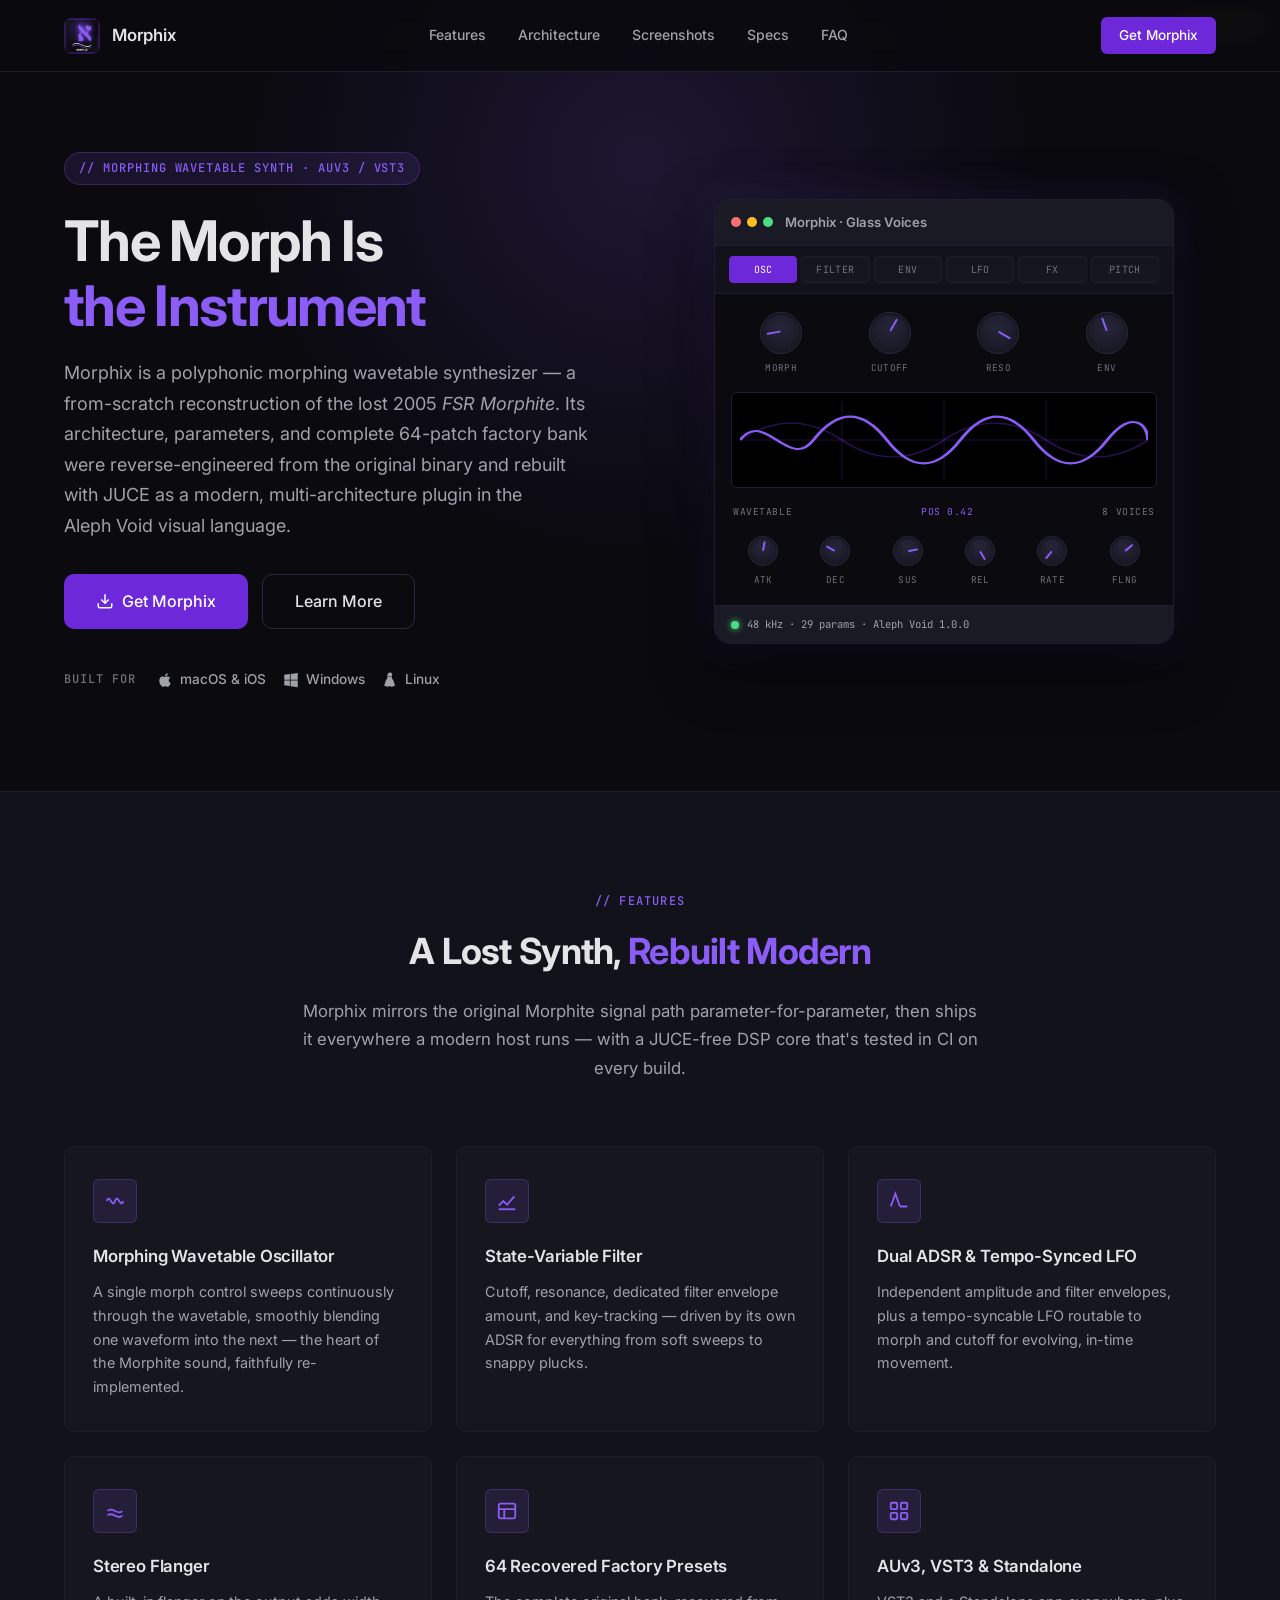
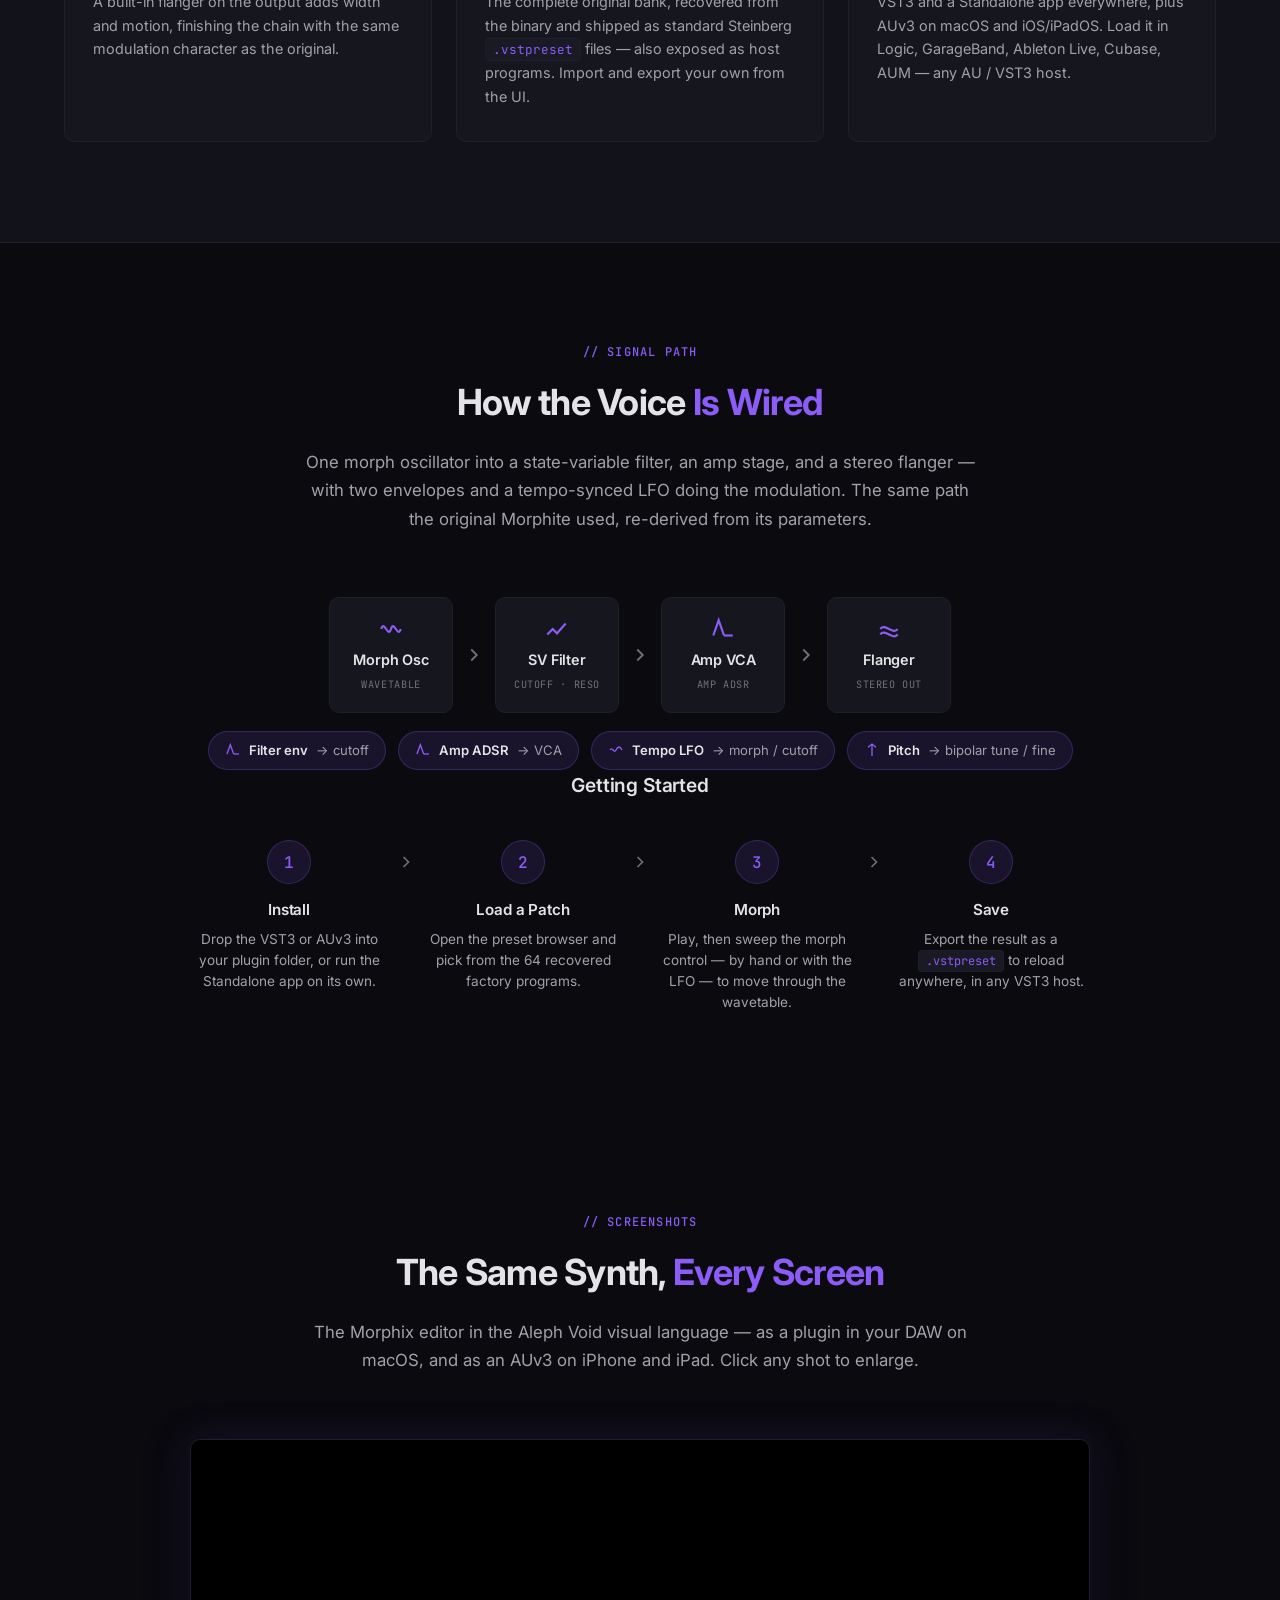
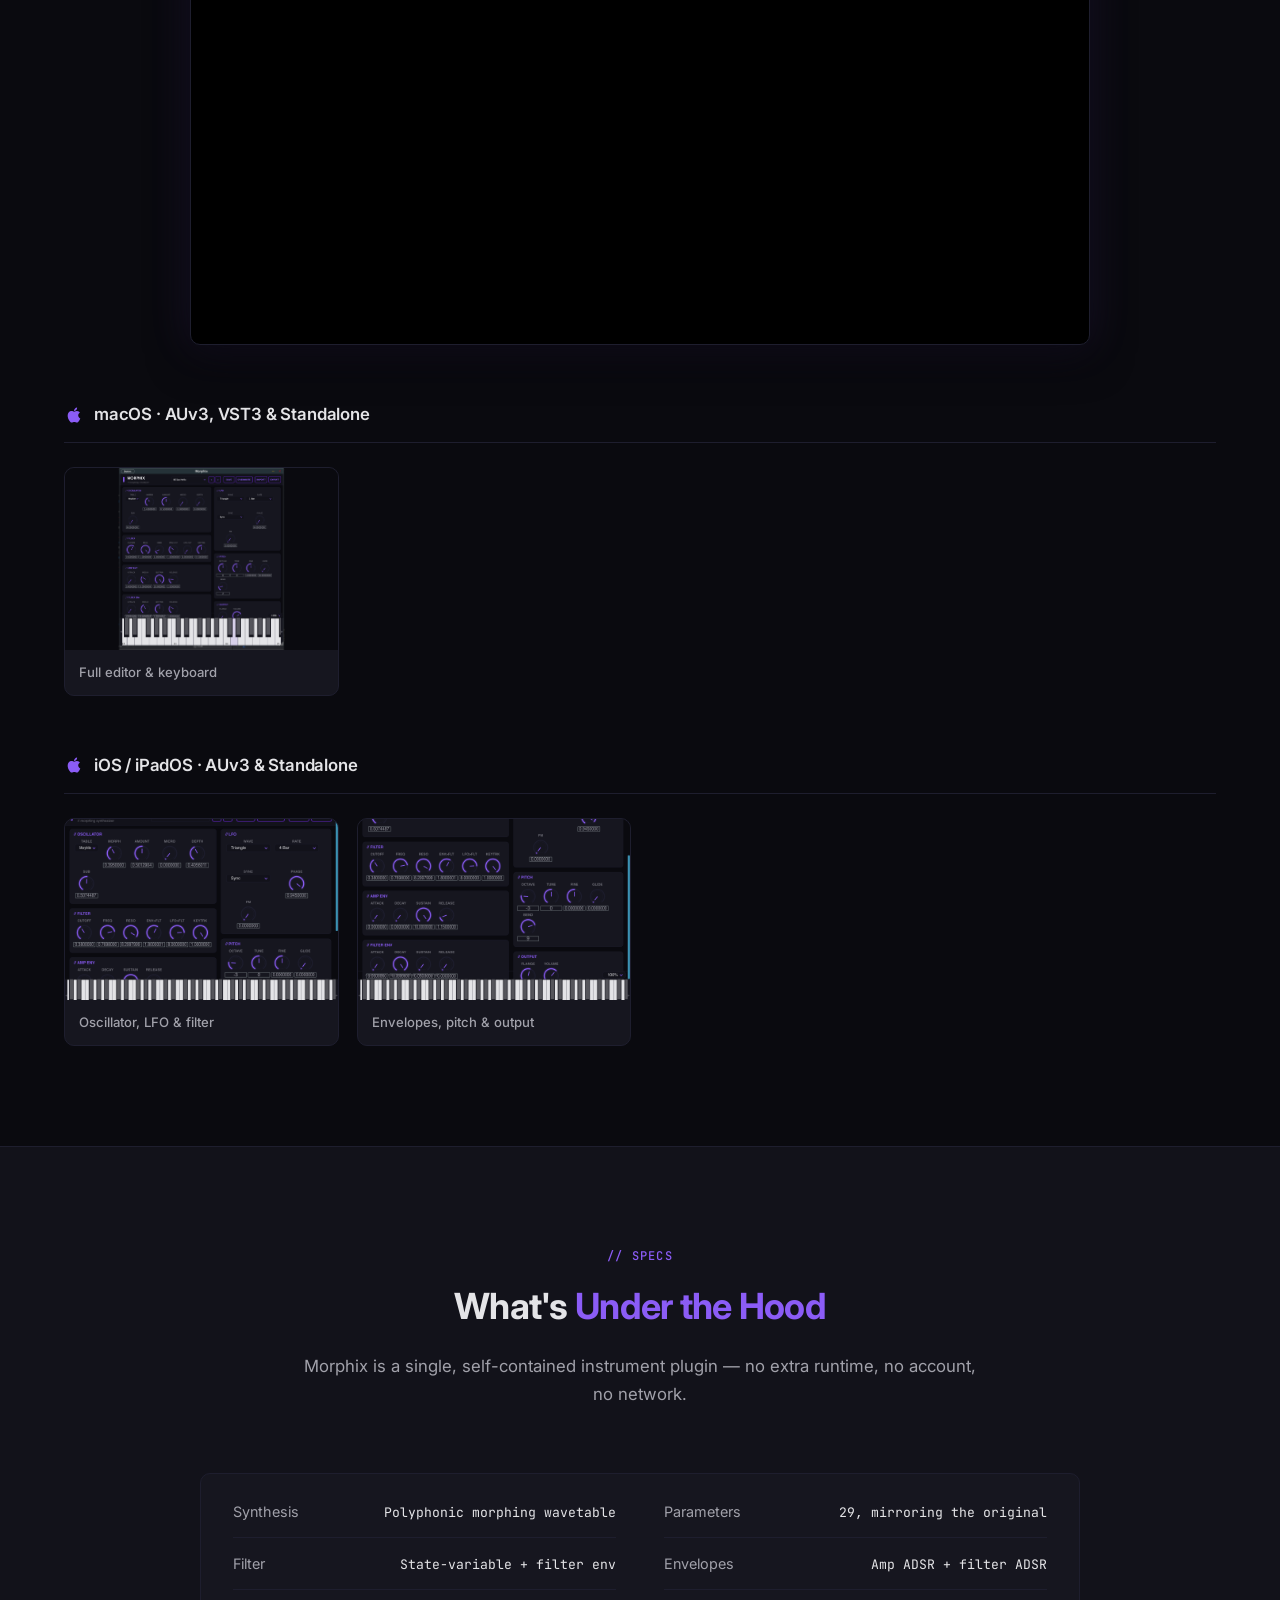
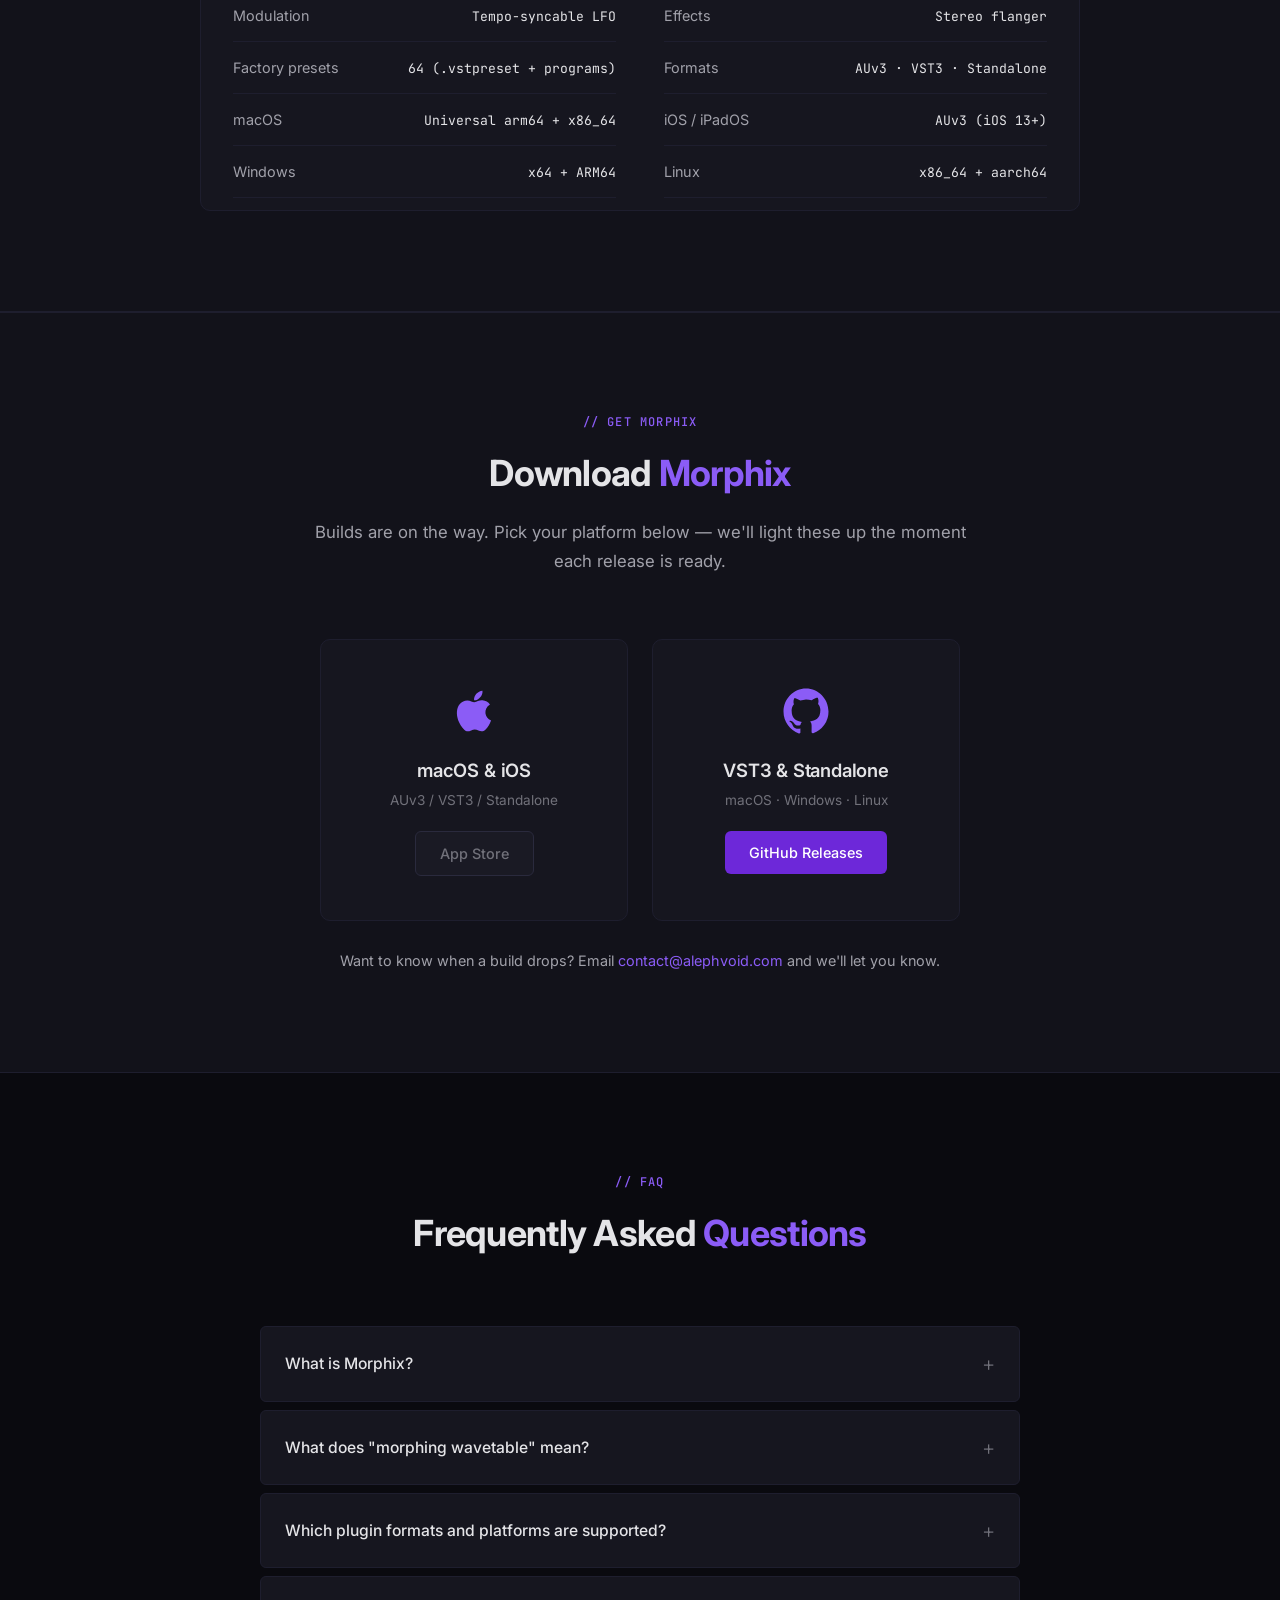
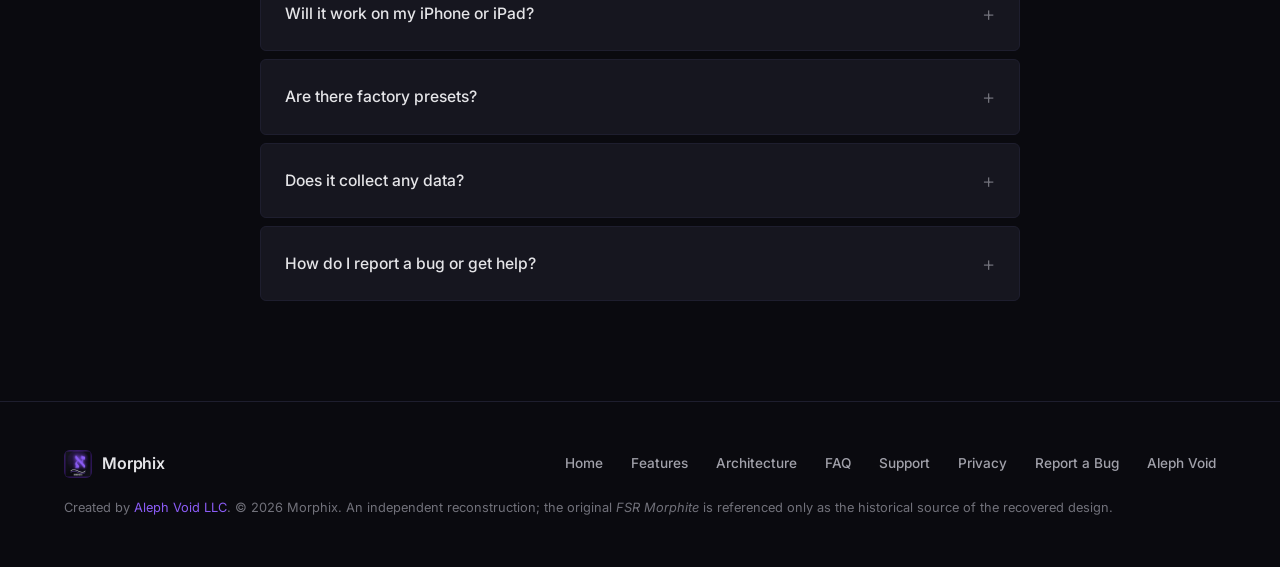
==== index.html @ 4476d807 "initial commit" ====
<!DOCTYPE html>
<html lang="en">
<head>
  <meta charset="UTF-8" />
  <meta name="viewport" content="width=device-width, initial-scale=1.0" />
  <title>Morphix &mdash; Morphing Wavetable Synthesizer (AUv3 / VST3)</title>
  <meta name="description" content="Morphix is a polyphonic morphing wavetable synthesizer plugin — a from-scratch reconstruction of the lost 2005 FSR Morphite. AUv3 / VST3 / Standalone for macOS, iOS, Windows, and Linux, with 64 recovered factory presets." />
  <link rel="icon" type="image/png" href="assets/img/app-icon.png" />
  <link rel="icon" type="image/svg+xml" href="assets/img/logo.svg" />

  <!-- Open Graph -->
  <meta property="og:type" content="website" />
  <meta property="og:site_name" content="Morphix" />
  <meta property="og:url" content="https://morphix.alephvoid.com/" />
  <meta property="og:title" content="Morphix — Morphing Wavetable Synthesizer (AUv3 / VST3)" />
  <meta property="og:description" content="A polyphonic morphing wavetable synth, reconstructed from the lost 2005 FSR Morphite. AUv3 / VST3 / Standalone for macOS, iOS, Windows, and Linux." />
  <meta property="og:image" content="https://morphix.alephvoid.com/assets/img/app-icon.png" />
  <meta property="og:image:type" content="image/png" />
  <meta property="og:image:width" content="256" />
  <meta property="og:image:height" content="256" />
  <meta property="og:image:alt" content="Morphix icon" />

  <!-- Twitter Card -->
  <meta name="twitter:card" content="summary" />
  <meta name="twitter:title" content="Morphix — Morphing Wavetable Synthesizer" />
  <meta name="twitter:description" content="A polyphonic morphing wavetable synth, reconstructed from the lost 2005 FSR Morphite. AUv3 / VST3 / Standalone." />
  <meta name="twitter:image" content="https://morphix.alephvoid.com/assets/img/app-icon.png" />
  <meta name="twitter:image:alt" content="Morphix icon" />
  <link rel="preconnect" href="https://fonts.googleapis.com" />
  <link rel="preconnect" href="https://fonts.gstatic.com" crossorigin />
  <link href="https://fonts.googleapis.com/css2?family=Inter:wght@300;400;500;600;700&family=JetBrains+Mono:wght@400;500&display=swap" rel="stylesheet" />
  <link rel="stylesheet" href="styles.css" />
</head>
<body>
  <!-- Navigation -->
  <nav id="nav">
    <div class="nav-inner">
      <a href="#" class="nav-brand">
        <img class="nav-logo" src="assets/img/app-icon.png" alt="Morphix" />
        <span>Morphix</span>
      </a>
      <div class="nav-links">
        <a href="#features">Features</a>
        <a href="#architecture">Architecture</a>
        <a href="#screenshots">Screenshots</a>
        <a href="#specs">Specs</a>
        <a href="#faq">FAQ</a>
      </div>
      <div class="nav-actions">
        <a href="#install" class="btn btn-sm btn-primary">Get Morphix</a>
      </div>
      <button class="mobile-menu-btn" id="mobile-menu-btn" aria-label="Menu">
        <span></span><span></span><span></span>
      </button>
    </div>
    <div class="mobile-menu" id="mobile-menu">
      <a href="#features">Features</a>
      <a href="#architecture">Architecture</a>
      <a href="#screenshots">Screenshots</a>
      <a href="#specs">Specs</a>
      <a href="#faq">FAQ</a>
      <a href="#install" class="btn btn-primary">Get Morphix</a>
    </div>
  </nav>

  <!-- Hero -->
  <section class="hero">
    <div class="container">
      <div class="hero-content">
        <div class="hero-badge">// Morphing Wavetable Synth &middot; AUv3 / VST3</div>
        <h1>The Morph Is<br /><span class="text-gradient">the Instrument</span></h1>
        <p class="hero-subtitle">
          Morphix is a polyphonic morphing wavetable synthesizer &mdash; a from-scratch
          reconstruction of the lost 2005 <em>FSR Morphite</em>. Its architecture, parameters,
          and complete 64-patch factory bank were reverse-engineered from the original binary
          and rebuilt with JUCE as a modern, multi-architecture plugin in the Aleph&nbsp;Void
          visual language.
        </p>
        <div class="hero-actions">
          <a href="#install" class="btn btn-primary btn-lg">
            <svg viewBox="0 0 24 24" fill="none" stroke="currentColor" stroke-width="2" class="btn-icon"><path d="M21 15v4a2 2 0 0 1-2 2H5a2 2 0 0 1-2-2v-4"/><polyline points="7 10 12 15 17 10"/><line x1="12" y1="15" x2="12" y2="3"/></svg>
            Get Morphix
          </a>
          <a href="#features" class="btn btn-outline btn-lg">Learn More</a>
        </div>
        <div class="hero-platforms">
          <span class="hero-platforms-label">Built for</span>
          <div class="platform-icons">
            <div class="platform-icon" title="macOS (Apple Silicon &amp; Intel)">
              <svg viewBox="0 0 24 24" fill="currentColor"><path d="M17.05 20.28c-.98.95-2.05.8-3.08.35-1.09-.46-2.09-.48-3.24 0-1.44.62-2.2.44-3.06-.35C2.79 15.25 3.51 7.59 9.05 7.31c1.35.07 2.29.74 3.08.8 1.18-.24 2.31-.93 3.57-.84 1.51.12 2.65.72 3.4 1.8-3.12 1.87-2.38 5.98.48 7.13-.57 1.5-1.31 2.99-2.54 4.09zM12.03 7.25c-.15-2.23 1.66-4.07 3.74-4.25.29 2.58-2.34 4.5-3.74 4.25z"/></svg>
              <span>macOS &amp; iOS</span>
            </div>
            <div class="platform-icon" title="Windows">
              <svg viewBox="0 0 24 24" fill="currentColor"><path d="M3 5.1L10.5 4v7.5H3V5.1zM10.5 12.5V20L3 18.9v-6.4h7.5zM11.5 3.9L21 2.5v9H11.5V3.9zM21 12.5V21.5l-9.5-1.3v-7.7H21z"/></svg>
              <span>Windows</span>
            </div>
            <div class="platform-icon" title="Linux">
              <svg viewBox="0 0 24 24" fill="currentColor"><path d="M12 2c-2.5 0-3.5 2-3.5 4.5 0 1.6.3 2.6-.6 4C6.8 12 5.5 13.6 5.5 16c0 .8-.6 1.4-1 2.2-.4.9.1 1.6 1 1.7.8.1 1.7.6 2.6 1 .9.4 1.6-.1 2-.7.9.1 1.9.1 2.8 0 .4.6 1.1 1.1 2 .7.9-.4 1.8-.9 2.6-1 .9-.1 1.4-.8 1-1.7-.4-.8-1-1.4-1-2.2 0-2.4-1.3-4-2.4-5.5-.9-1.4-.6-2.4-.6-4C15.5 4 14.5 2 12 2zm-1.3 4.2c.4 0 .7.4.7.9s-.3.9-.7.9-.7-.4-.7-.9.3-.9.7-.9zm2.6 0c.4 0 .7.4.7.9s-.3.9-.7.9-.7-.4-.7-.9.3-.9.7-.9z"/></svg>
              <span>Linux</span>
            </div>
          </div>
        </div>
      </div>

      <!-- Plugin Mockup -->
      <div class="hero-visual">
        <div class="plugin-mockup">
          <div class="plugin-header">
            <div class="plugin-dots"><span></span><span></span><span></span></div>
            <span class="plugin-title">Morphix &middot; Glass Voices</span>
          </div>
          <div class="plugin-tabs" aria-hidden="true">
            <span class="active">Osc</span><span>Filter</span><span>Env</span><span>LFO</span><span>FX</span><span>Pitch</span>
          </div>
          <div class="plugin-body" aria-hidden="true">
            <div class="knob-row">
              <div class="knob"><span class="knob-dial" style="--r:-100deg"></span><span class="knob-cap">Morph</span></div>
              <div class="knob"><span class="knob-dial" style="--r:30deg"></span><span class="knob-cap">Cutoff</span></div>
              <div class="knob"><span class="knob-dial" style="--r:120deg"></span><span class="knob-cap">Reso</span></div>
              <div class="knob"><span class="knob-dial" style="--r:-20deg"></span><span class="knob-cap">Env</span></div>
            </div>
            <div class="morph-screen">
              <svg viewBox="0 0 200 60" preserveAspectRatio="none">
                <path d="M0 30 H200 M50 0 V60 M100 0 V60 M150 0 V60" stroke="#6d28d9" stroke-width="0.4" opacity="0.45" fill="none"/>
                <path d="M0 30 Q25 4 50 30 T100 30 T150 30 T200 30" fill="none" stroke="#6d28d9" stroke-width="1" opacity="0.4"/>
                <path d="M0 30 C12 6 24 54 36 30 S60 6 72 30 S96 54 108 30 S132 6 144 30 S168 54 180 30 S200 18 200 30" fill="none" stroke="#8b5cf6" stroke-width="1.6"/>
              </svg>
            </div>
            <div class="morph-meta">
              <span>Wavetable</span><span class="accent">pos 0.42</span><span>8&nbsp;voices</span>
            </div>
            <div class="knob-row">
              <div class="knob sm"><span class="knob-dial" style="--r:10deg"></span><span class="knob-cap">Atk</span></div>
              <div class="knob sm"><span class="knob-dial" style="--r:-60deg"></span><span class="knob-cap">Dec</span></div>
              <div class="knob sm"><span class="knob-dial" style="--r:80deg"></span><span class="knob-cap">Sus</span></div>
              <div class="knob sm"><span class="knob-dial" style="--r:150deg"></span><span class="knob-cap">Rel</span></div>
              <div class="knob sm"><span class="knob-dial" style="--r:-140deg"></span><span class="knob-cap">Rate</span></div>
              <div class="knob sm"><span class="knob-dial" style="--r:50deg"></span><span class="knob-cap">Flng</span></div>
            </div>
          </div>
          <div class="plugin-footer" aria-hidden="true">
            <span class="plugin-led on"></span> 48 kHz &middot; 29 params &middot; Aleph Void 1.0.0
          </div>
        </div>
      </div>
    </div>
  </section>

  <!-- Features -->
  <section id="features" class="features">
    <div class="container">
      <div class="section-header">
        <span class="section-label">// Features</span>
        <h2>A Lost Synth, <span class="text-gradient">Rebuilt Modern</span></h2>
        <p>Morphix mirrors the original Morphite signal path parameter-for-parameter, then ships it everywhere a modern host runs &mdash; with a JUCE-free DSP core that's tested in CI on every build.</p>
      </div>
      <div class="feature-grid">
        <div class="feature-card">
          <div class="feature-icon">
            <svg viewBox="0 0 24 24" fill="none" stroke="currentColor" stroke-width="2"><path d="M3 12c3-9 6 9 9 0s6 9 9 0"/></svg>
          </div>
          <h3>Morphing Wavetable Oscillator</h3>
          <p>A single morph control sweeps continuously through the wavetable, smoothly blending one waveform into the next &mdash; the heart of the Morphite sound, faithfully re-implemented.</p>
        </div>
        <div class="feature-card">
          <div class="feature-icon">
            <svg viewBox="0 0 24 24" fill="none" stroke="currentColor" stroke-width="2"><path d="M3 17l5-5 4 4 8-9"/><path d="M3 21h18"/></svg>
          </div>
          <h3>State-Variable Filter</h3>
          <p>Cutoff, resonance, dedicated filter envelope amount, and key-tracking &mdash; driven by its own ADSR for everything from soft sweeps to snappy plucks.</p>
        </div>
        <div class="feature-card">
          <div class="feature-icon">
            <svg viewBox="0 0 24 24" fill="none" stroke="currentColor" stroke-width="2"><path d="M3 18 L8 4 L13 18 M13 18 L21 18"/></svg>
          </div>
          <h3>Dual ADSR &amp; Tempo-Synced LFO</h3>
          <p>Independent amplitude and filter envelopes, plus a tempo-syncable LFO routable to morph and cutoff for evolving, in-time movement.</p>
        </div>
        <div class="feature-card">
          <div class="feature-icon">
            <svg viewBox="0 0 24 24" fill="none" stroke="currentColor" stroke-width="2"><path d="M4 12c4-6 12 6 16 0"/><path d="M4 17c4-6 12 6 16 0"/></svg>
          </div>
          <h3>Stereo Flanger</h3>
          <p>A built-in flanger on the output adds width and motion, finishing the chain with the same modulation character as the original.</p>
        </div>
        <div class="feature-card">
          <div class="feature-icon">
            <svg viewBox="0 0 24 24" fill="none" stroke="currentColor" stroke-width="2"><rect x="3" y="4" width="18" height="16" rx="2"/><path d="M3 10h18M9 10v10"/></svg>
          </div>
          <h3>64 Recovered Factory Presets</h3>
          <p>The complete original bank, recovered from the binary and shipped as standard Steinberg <code>.vstpreset</code> files &mdash; also exposed as host programs. Import and export your own from the UI.</p>
        </div>
        <div class="feature-card">
          <div class="feature-icon">
            <svg viewBox="0 0 24 24" fill="none" stroke="currentColor" stroke-width="2"><rect x="3" y="3" width="7" height="7" rx="1"/><rect x="14" y="3" width="7" height="7" rx="1"/><rect x="3" y="14" width="7" height="7" rx="1"/><rect x="14" y="14" width="7" height="7" rx="1"/></svg>
          </div>
          <h3>AUv3, VST3 &amp; Standalone</h3>
          <p>VST3 and a Standalone app everywhere, plus AUv3 on macOS and iOS/iPadOS. Load it in Logic, GarageBand, Ableton Live, Cubase, AUM &mdash; any AU / VST3 host.</p>
        </div>
      </div>
    </div>
  </section>

  <!-- Architecture / Signal flow -->
  <section id="architecture" class="how-it-works">
    <div class="container">
      <div class="section-header">
        <span class="section-label">// Signal Path</span>
        <h2>How the Voice <span class="text-gradient">Is Wired</span></h2>
        <p>One morph oscillator into a state-variable filter, an amp stage, and a stereo flanger &mdash; with two envelopes and a tempo-synced LFO doing the modulation. The same path the original Morphite used, re-derived from its parameters.</p>
      </div>

      <div class="signal-flow">
        <div class="flow-row">
          <div class="flow-node">
            <svg viewBox="0 0 24 24" fill="none" stroke="currentColor" stroke-width="2"><path d="M3 12c3-9 6 9 9 0s6 9 9 0"/></svg>
            <span class="node-name">Morph Osc</span>
            <span class="node-sub">wavetable</span>
          </div>
          <div class="flow-arrow"><svg viewBox="0 0 24 24" fill="none" stroke="currentColor" stroke-width="2"><polyline points="9 18 15 12 9 6"/></svg></div>
          <div class="flow-node">
            <svg viewBox="0 0 24 24" fill="none" stroke="currentColor" stroke-width="2"><path d="M3 17l5-5 4 4 8-9"/></svg>
            <span class="node-name">SV Filter</span>
            <span class="node-sub">cutoff · reso</span>
          </div>
          <div class="flow-arrow"><svg viewBox="0 0 24 24" fill="none" stroke="currentColor" stroke-width="2"><polyline points="9 18 15 12 9 6"/></svg></div>
          <div class="flow-node">
            <svg viewBox="0 0 24 24" fill="none" stroke="currentColor" stroke-width="2"><path d="M3 18 L8 4 L13 18"/><path d="M13 18 H21"/></svg>
            <span class="node-name">Amp VCA</span>
            <span class="node-sub">amp ADSR</span>
          </div>
          <div class="flow-arrow"><svg viewBox="0 0 24 24" fill="none" stroke="currentColor" stroke-width="2"><polyline points="9 18 15 12 9 6"/></svg></div>
          <div class="flow-node">
            <svg viewBox="0 0 24 24" fill="none" stroke="currentColor" stroke-width="2"><path d="M4 12c4-6 12 6 16 0"/><path d="M4 17c4-6 12 6 16 0"/></svg>
            <span class="node-name">Flanger</span>
            <span class="node-sub">stereo out</span>
          </div>
        </div>
        <div class="flow-mods">
          <span class="flow-mod"><svg viewBox="0 0 24 24" fill="none" stroke="currentColor" stroke-width="2"><path d="M3 18 L8 4 L13 18"/><path d="M13 18 H21"/></svg><strong>Filter env</strong> &rarr; cutoff</span>
          <span class="flow-mod"><svg viewBox="0 0 24 24" fill="none" stroke="currentColor" stroke-width="2"><path d="M3 18 L8 4 L13 18"/><path d="M13 18 H21"/></svg><strong>Amp ADSR</strong> &rarr; VCA</span>
          <span class="flow-mod"><svg viewBox="0 0 24 24" fill="none" stroke="currentColor" stroke-width="2"><path d="M3 12c3-6 6 6 9 0s6-6 9 0"/></svg><strong>Tempo LFO</strong> &rarr; morph / cutoff</span>
          <span class="flow-mod"><svg viewBox="0 0 24 24" fill="none" stroke="currentColor" stroke-width="2"><path d="M12 3v18M6 8l6-5 6 5"/></svg><strong>Pitch</strong> &rarr; bipolar tune / fine</span>
        </div>
      </div>

      <div class="workflow-steps">
        <h3 class="workflow-title">Getting Started</h3>
        <div class="steps">
          <div class="step">
            <div class="step-num">1</div>
            <div class="step-content">
              <h4>Install</h4>
              <p>Drop the VST3 or AUv3 into your plugin folder, or run the Standalone app on its own.</p>
            </div>
          </div>
          <div class="step-arrow">
            <svg viewBox="0 0 24 24" fill="none" stroke="currentColor" stroke-width="2"><polyline points="9 18 15 12 9 6"/></svg>
          </div>
          <div class="step">
            <div class="step-num">2</div>
            <div class="step-content">
              <h4>Load a Patch</h4>
              <p>Open the preset browser and pick from the 64 recovered factory programs.</p>
            </div>
          </div>
          <div class="step-arrow">
            <svg viewBox="0 0 24 24" fill="none" stroke="currentColor" stroke-width="2"><polyline points="9 18 15 12 9 6"/></svg>
          </div>
          <div class="step">
            <div class="step-num">3</div>
            <div class="step-content">
              <h4>Morph</h4>
              <p>Play, then sweep the morph control &mdash; by hand or with the LFO &mdash; to move through the wavetable.</p>
            </div>
          </div>
          <div class="step-arrow">
            <svg viewBox="0 0 24 24" fill="none" stroke="currentColor" stroke-width="2"><polyline points="9 18 15 12 9 6"/></svg>
          </div>
          <div class="step">
            <div class="step-num">4</div>
            <div class="step-content">
              <h4>Save</h4>
              <p>Export the result as a <code>.vstpreset</code> to reload anywhere, in any VST3 host.</p>
            </div>
          </div>
        </div>
      </div>
    </div>
  </section>

  <!-- Screenshots -->
  <section id="screenshots" class="demos">
    <div class="container">
      <div class="section-header">
        <span class="section-label">// Screenshots</span>
        <h2>The Same Synth, <span class="text-gradient">Every Screen</span></h2>
        <p>The Morphix editor in the Aleph&nbsp;Void visual language &mdash; as a plugin in your DAW on macOS, and as an AUv3 on iPhone and iPad. Click any shot to enlarge.</p>
      </div>

      <div class="demo-feature">
        <iframe
          src="https://www.youtube-nocookie.com/embed/TzYb_O4_0F4"
          title="Morphix demo"
          loading="lazy"
          referrerpolicy="strict-origin-when-cross-origin"
          allow="accelerometer; clipboard-write; encrypted-media; gyroscope; picture-in-picture; web-share"
          allowfullscreen></iframe>
      </div>

      <h3 class="shot-group-label">
        <svg viewBox="0 0 24 24" fill="currentColor" aria-hidden="true"><path d="M17.05 20.28c-.98.95-2.05.8-3.08.35-1.09-.46-2.09-.48-3.24 0-1.44.62-2.2.44-3.06-.35C2.79 15.25 3.51 7.59 9.05 7.31c1.35.07 2.29.74 3.08.8 1.18-.24 2.31-.93 3.57-.84 1.51.12 2.65.72 3.4 1.8-3.12 1.87-2.38 5.98.48 7.13-.57 1.5-1.31 2.99-2.54 4.09zM12.03 7.25c-.15-2.23 1.66-4.07 3.74-4.25.29 2.58-2.34 4.5-3.74 4.25z"/></svg>
        macOS &middot; AUv3, VST3 &amp; Standalone
      </h3>

      <div class="shot-grid" id="shots-macos">
        <figure class="shot">
          <img src="assets/screenshots/macos/full-window.png" alt="Morphix full plugin window on macOS showing the oscillator, LFO, filter, envelopes, pitch, and output sections" loading="lazy" />
          <figcaption>Full editor &amp; keyboard</figcaption>
        </figure>
      </div>

      <h3 class="shot-group-label">
        <svg viewBox="0 0 24 24" fill="currentColor" aria-hidden="true"><path d="M17.05 20.28c-.98.95-2.05.8-3.08.35-1.09-.46-2.09-.48-3.24 0-1.44.62-2.2.44-3.06-.35C2.79 15.25 3.51 7.59 9.05 7.31c1.35.07 2.29.74 3.08.8 1.18-.24 2.31-.93 3.57-.84 1.51.12 2.65.72 3.4 1.8-3.12 1.87-2.38 5.98.48 7.13-.57 1.5-1.31 2.99-2.54 4.09zM12.03 7.25c-.15-2.23 1.66-4.07 3.74-4.25.29 2.58-2.34 4.5-3.74 4.25z"/></svg>
        iOS / iPadOS &middot; AUv3 &amp; Standalone
      </h3>

      <div class="shot-grid" id="shots-ios">
        <figure class="shot">
          <img src="assets/screenshots/ios/oscillator-lfo.png" alt="Morphix on iPad showing the oscillator, LFO, filter, and pitch sections" loading="lazy" />
          <figcaption>Oscillator, LFO &amp; filter</figcaption>
        </figure>
        <figure class="shot">
          <img src="assets/screenshots/ios/envelopes-pitch.png" alt="Morphix on iPad showing the amp and filter envelopes, pitch with bend, and output sections over the keyboard" loading="lazy" />
          <figcaption>Envelopes, pitch &amp; output</figcaption>
        </figure>
      </div>
    </div>
  </section>

  <!-- Specs -->
  <section id="specs" class="hardware">
    <div class="container">
      <div class="section-header">
        <span class="section-label">// Specs</span>
        <h2>What's <span class="text-gradient">Under the Hood</span></h2>
        <p>Morphix is a single, self-contained instrument plugin &mdash; no extra runtime, no account, no network.</p>
      </div>
      <div class="spec-grid">
        <div class="spec-row"><span class="spec-key">Synthesis</span><span class="spec-val">Polyphonic morphing wavetable</span></div>
        <div class="spec-row"><span class="spec-key">Parameters</span><span class="spec-val">29, mirroring the original</span></div>
        <div class="spec-row"><span class="spec-key">Filter</span><span class="spec-val">State-variable + filter env</span></div>
        <div class="spec-row"><span class="spec-key">Envelopes</span><span class="spec-val">Amp ADSR + filter ADSR</span></div>
        <div class="spec-row"><span class="spec-key">Modulation</span><span class="spec-val">Tempo-syncable LFO</span></div>
        <div class="spec-row"><span class="spec-key">Effects</span><span class="spec-val">Stereo flanger</span></div>
        <div class="spec-row"><span class="spec-key">Factory presets</span><span class="spec-val">64 (.vstpreset + programs)</span></div>
        <div class="spec-row"><span class="spec-key">Formats</span><span class="spec-val">AUv3 · VST3 · Standalone</span></div>
        <div class="spec-row"><span class="spec-key">macOS</span><span class="spec-val">Universal arm64 + x86_64</span></div>
        <div class="spec-row"><span class="spec-key">iOS / iPadOS</span><span class="spec-val">AUv3 (iOS 13+)</span></div>
        <div class="spec-row"><span class="spec-key">Windows</span><span class="spec-val">x64 + ARM64</span></div>
        <div class="spec-row"><span class="spec-key">Linux</span><span class="spec-val">x86_64 + aarch64</span></div>
      </div>
    </div>
  </section>

  <!-- Install -->
  <section id="install" class="install">
    <div class="container">
      <div class="section-header">
        <span class="section-label">// Get Morphix</span>
        <h2>Download <span class="text-gradient">Morphix</span></h2>
        <p>Builds are on the way. Pick your platform below &mdash; we'll light these up the moment each release is ready.</p>
      </div>
      <div class="install-grid">
        <a href="https://apps.apple.com/app/aleph-void-morphix/id6757000000" class="install-card is-soon">
          <span class="install-badge">Coming soon</span>
          <svg class="install-platform-icon" viewBox="0 0 24 24" fill="currentColor"><path d="M17.05 20.28c-.98.95-2.05.8-3.08.35-1.09-.46-2.09-.48-3.24 0-1.44.62-2.2.44-3.06-.35C2.79 15.25 3.51 7.59 9.05 7.31c1.35.07 2.29.74 3.08.8 1.18-.24 2.31-.93 3.57-.84 1.51.12 2.65.72 3.4 1.8-3.12 1.87-2.38 5.98.48 7.13-.57 1.5-1.31 2.99-2.54 4.09zM12.03 7.25c-.15-2.23 1.66-4.07 3.74-4.25.29 2.58-2.34 4.5-3.74 4.25z"/></svg>
          <h3>macOS &amp; iOS</h3>
          <p>AUv3 / VST3 / Standalone</p>
          <span class="install-btn">App Store</span>
        </a>
        <a href="https://github.com/aleph-void/Aleph-Void-Morphix/releases" class="install-card" target="_blank" rel="noopener">
          <svg class="install-platform-icon" viewBox="0 0 24 24" fill="currentColor"><path d="M12 2C6.48 2 2 6.58 2 12.25c0 4.53 2.87 8.37 6.84 9.73.5.1.68-.22.68-.49 0-.24-.01-.87-.01-1.71-2.78.62-3.37-1.37-3.37-1.37-.45-1.18-1.11-1.49-1.11-1.49-.91-.64.07-.62.07-.62 1 .07 1.53 1.06 1.53 1.06.89 1.56 2.34 1.11 2.91.85.09-.66.35-1.11.63-1.37-2.22-.26-4.56-1.14-4.56-5.07 0-1.12.39-2.03 1.03-2.75-.1-.26-.45-1.3.1-2.71 0 0 .84-.27 2.75 1.05A9.4 9.4 0 0 1 12 6.84c.85 0 1.71.12 2.51.34 1.91-1.32 2.75-1.05 2.75-1.05.55 1.41.2 2.45.1 2.71.64.72 1.03 1.63 1.03 2.75 0 3.94-2.34 4.81-4.57 5.06.36.32.68.94.68 1.9 0 1.37-.01 2.48-.01 2.82 0 .27.18.6.69.49A10.04 10.04 0 0 0 22 12.25C22 6.58 17.52 2 12 2z"/></svg>
          <h3>VST3 &amp; Standalone</h3>
          <p>macOS · Windows · Linux</p>
          <span class="install-btn">GitHub Releases</span>
        </a>
      </div>
      <p class="install-note">Want to know when a build drops? Email <a href="mailto:contact@alephvoid.com?subject=Morphix">contact@alephvoid.com</a> and we'll let you know.</p>
    </div>
  </section>

  <!-- FAQ -->
  <section id="faq" class="faq">
    <div class="container">
      <div class="section-header">
        <span class="section-label">// FAQ</span>
        <h2>Frequently Asked <span class="text-gradient">Questions</span></h2>
      </div>
      <div class="faq-list">
        <details class="faq-item">
          <summary>What is Morphix?</summary>
          <p>Morphix is a polyphonic morphing wavetable synthesizer plugin. It's a from-scratch reconstruction of the <em>FSR Morphite</em>, a 2005 Windows VST whose source code was lost &mdash; its architecture, parameters, and full 64-patch factory bank were reverse-engineered from the original binary and re-implemented with JUCE as a modern plugin.</p>
        </details>
        <details class="faq-item">
          <summary>What does "morphing wavetable" mean?</summary>
          <p>A single morph control sweeps continuously through a wavetable, smoothly blending one waveform into the next instead of switching abruptly. You can move it by hand or drive it with the tempo-synced LFO for evolving, animated timbres &mdash; that motion is the signature of the original instrument.</p>
        </details>
        <details class="faq-item">
          <summary>Which plugin formats and platforms are supported?</summary>
          <p>VST3 and a Standalone app on every platform, plus AUv3 on macOS and iOS/iPadOS. Builds target macOS (universal arm64 + x86_64), iOS / iPadOS, Windows (x64 + ARM64), and Linux (x86_64 + aarch64).</p>
        </details>
        <details class="faq-item">
          <summary>Will it work on my iPhone or iPad?</summary>
          <p>Yes. Morphix ships as an AUv3 on iOS and iPadOS (iOS 13+), so you can host it in GarageBand, AUM, Cubasis, and other AUv3 hosts &mdash; or run the Standalone app.</p>
        </details>
        <details class="faq-item">
          <summary>Are there factory presets?</summary>
          <p>Yes &mdash; the complete original 64-patch bank, recovered from the binary and shipped as standard Steinberg <code>.vstpreset</code> files and exposed as host programs. You can also import and export your own <code>.vstpreset</code> files straight from the plugin's UI.</p>
        </details>
        <details class="faq-item">
          <summary>Does it collect any data?</summary>
          <p>No. Morphix does no networking and collects nothing &mdash; everything happens locally on your device. There's no account, no telemetry, and no remote code. See the <a href="privacy.html">Privacy Policy</a> for the full breakdown.</p>
        </details>
        <details class="faq-item">
          <summary>How do I report a bug or get help?</summary>
          <p>Open an issue on our <a href="https://github.com/aleph-void/morphix.alephvoid.com/issues" target="_blank" rel="noopener">GitHub issue tracker</a>, or head to the <a href="support.html">Support page</a> to email us. Include your OS version, host / DAW, plugin format, and steps to reproduce.</p>
        </details>
      </div>
    </div>
  </section>

  <!-- Footer -->
  <footer class="footer">
    <div class="container">
      <div class="footer-inner">
        <div class="footer-brand">
          <img class="footer-logo" src="assets/img/app-icon.png" alt="Morphix" />
          <span>Morphix</span>
        </div>
        <div class="footer-links">
          <a href="index.html">Home</a>
          <a href="#features">Features</a>
          <a href="#architecture">Architecture</a>
          <a href="#faq">FAQ</a>
          <a href="support.html">Support</a>
          <a href="privacy.html">Privacy</a>
          <a href="https://github.com/aleph-void/morphix.alephvoid.com/issues" target="_blank" rel="noopener">Report a Bug</a>
          <a href="https://alephvoid.com" target="_blank" rel="noopener">Aleph Void</a>
        </div>
        <p class="footer-copy">Created by <a href="https://alephvoid.com" target="_blank" rel="noopener">Aleph Void LLC</a>. &copy; 2026 Morphix. An independent reconstruction; the original <em>FSR Morphite</em> is referenced only as the historical source of the recovered design.</p>
      </div>
    </div>
  </footer>

  <!-- Lightbox -->
  <div class="lightbox" id="lightbox" aria-hidden="true">
    <button class="lightbox-close" id="lightbox-close" aria-label="Close">&times;</button>
    <img id="lightbox-img" src="" alt="" />
  </div>

  <script src="main.js"></script>
</body>
</html>
---- styles.css ----
/* ===== Design Tokens (Aleph Void palette, dark-only) ===== */
:root {
  --color-bg: #0a0a0f;
  --color-bg-alt: #12121a;
  --color-bg-card: #16161f;
  --color-surface: #1a1a24;
  --color-border: #1e1e2e;
  --color-border-strong: #2a2a3d;
  --color-text: #e4e4e7;
  --color-text-secondary: #a1a1aa;
  --color-text-muted: #71717a;
  --color-accent: #6d28d9;
  --color-accent-light: #8b5cf6;
  --color-accent-hover: #7c3aed;
  --color-accent-soft: rgba(139, 92, 246, 0.12);
  --color-accent-glow: rgba(139, 92, 246, 0.15);
  --color-accent-border: rgba(139, 92, 246, 0.25);
  --color-success: #4ade80;
  --color-warn: #fbbf24;
  --color-error: #f87171;
  --shadow-sm: 0 1px 2px rgba(0,0,0,.3);
  --shadow-md: 0 4px 12px rgba(0,0,0,.4);
  --shadow-lg: 0 12px 40px rgba(0,0,0,.5);
  --shadow-xl: 0 20px 60px rgba(0,0,0,.6);
  --shadow-glow: 0 0 40px rgba(139, 92, 246, 0.15);
  --radius-sm: 6px;
  --radius-md: 10px;
  --radius-lg: 16px;
  --radius-xl: 24px;
  --font-sans: 'Inter', -apple-system, BlinkMacSystemFont, 'Segoe UI', sans-serif;
  --font-mono: 'JetBrains Mono', 'Fira Code', monospace;
  --nav-height: 72px;
}

/* ===== Reset & Base ===== */
*, *::before, *::after {
  box-sizing: border-box;
  margin: 0;
  padding: 0;
}

html {
  scroll-behavior: smooth;
  scroll-padding-top: calc(var(--nav-height) + 24px);
}

body {
  font-family: var(--font-sans);
  background: var(--color-bg);
  color: var(--color-text);
  line-height: 1.6;
  -webkit-font-smoothing: antialiased;
  -moz-osx-font-smoothing: grayscale;
  overflow-x: hidden;
}

.container {
  max-width: 1200px;
  margin: 0 auto;
  padding: 0 24px;
}

a {
  color: var(--color-accent-light);
  text-decoration: none;
  transition: color .15s;
}
a:hover { color: #a78bfa; }

code {
  font-family: var(--font-mono);
  font-size: .88em;
  background: var(--color-surface);
  border: 1px solid var(--color-border);
  color: var(--color-accent-light);
  padding: 2px 7px;
  border-radius: 4px;
}

/* ===== Buttons ===== */
.btn {
  display: inline-flex;
  align-items: center;
  gap: 8px;
  padding: 12px 24px;
  border-radius: var(--radius-sm);
  font-weight: 500;
  font-size: .95rem;
  cursor: pointer;
  transition: all .2s;
  border: none;
  text-decoration: none;
}
.btn-primary {
  background: var(--color-accent);
  color: #fff;
}
.btn-primary:hover {
  background: var(--color-accent-light);
  color: #fff;
  transform: translateY(-1px);
}
.btn-outline {
  background: transparent;
  color: var(--color-text);
  border: 1px solid var(--color-border-strong);
}
.btn-outline:hover {
  border-color: var(--color-accent);
  color: var(--color-accent-light);
}
.btn-lg {
  padding: 14px 32px;
  font-size: 1rem;
  border-radius: var(--radius-md);
}
.btn-sm {
  padding: 8px 18px;
  font-size: .85rem;
}
.btn-icon {
  width: 18px;
  height: 18px;
}

/* ===== Navigation ===== */
#nav {
  position: fixed;
  top: 0;
  left: 0;
  right: 0;
  height: var(--nav-height);
  background: rgba(10, 10, 15, 0.85);
  backdrop-filter: blur(12px);
  -webkit-backdrop-filter: blur(12px);
  border-bottom: 1px solid var(--color-border);
  z-index: 100;
  transition: background .2s;
}
.nav-inner {
  max-width: 1200px;
  margin: 0 auto;
  padding: 0 24px;
  height: 100%;
  display: flex;
  align-items: center;
  justify-content: space-between;
}
.nav-brand {
  display: flex;
  align-items: center;
  gap: 12px;
  font-weight: 600;
  font-size: 1.05rem;
  letter-spacing: -0.01em;
  color: var(--color-text);
}
.nav-brand:hover { color: var(--color-text); }
.nav-logo {
  width: 36px;
  height: 36px;
  border-radius: 8px;
  object-fit: cover;
}
.nav-links {
  display: flex;
  gap: 32px;
}
.nav-links a {
  color: var(--color-text-secondary);
  font-size: .875rem;
  font-weight: 500;
  transition: color .15s;
}
.nav-links a:hover {
  color: var(--color-text);
}
.nav-actions {
  display: flex;
  align-items: center;
  gap: 12px;
}

.mobile-menu-btn {
  display: none;
  flex-direction: column;
  gap: 5px;
  border: none;
  background: none;
  cursor: pointer;
  padding: 4px;
}
.mobile-menu-btn span {
  display: block;
  width: 22px;
  height: 2px;
  background: var(--color-text);
  border-radius: 2px;
  transition: all .2s;
}
.mobile-menu {
  display: none;
  flex-direction: column;
  gap: 4px;
  padding: 12px 24px 20px;
  background: var(--color-bg);
  border-bottom: 1px solid var(--color-border);
}
.mobile-menu a {
  color: var(--color-text-secondary);
  font-size: .95rem;
  font-weight: 500;
  padding: 10px 0;
}
.mobile-menu.open { display: flex; }

/* ===== Hero ===== */
.hero {
  padding: calc(var(--nav-height) + 80px) 0 100px;
  position: relative;
  overflow: hidden;
}
.hero::before {
  content: '';
  position: absolute;
  top: -30%;
  left: 50%;
  transform: translateX(-50%);
  width: 800px;
  height: 800px;
  background: radial-gradient(circle, var(--color-accent-glow) 0%, transparent 70%);
  pointer-events: none;
  z-index: 0;
}
.hero .container {
  display: grid;
  grid-template-columns: 1fr 1fr;
  gap: 64px;
  align-items: center;
  position: relative;
  z-index: 1;
}
.hero-badge {
  display: inline-flex;
  align-items: center;
  padding: 6px 14px;
  background: var(--color-accent-soft);
  color: var(--color-accent-light);
  font-family: var(--font-mono);
  font-size: .75rem;
  font-weight: 500;
  text-transform: uppercase;
  letter-spacing: .08em;
  border: 1px solid var(--color-accent-border);
  border-radius: 100px;
  margin-bottom: 24px;
}
.hero h1 {
  font-size: clamp(2.25rem, 5vw, 3.5rem);
  font-weight: 700;
  line-height: 1.15;
  letter-spacing: -.03em;
  margin-bottom: 20px;
}
.text-gradient {
  color: var(--color-accent-light);
}
.hero-subtitle {
  font-size: 1.125rem;
  color: var(--color-text-secondary);
  max-width: 540px;
  margin-bottom: 32px;
  line-height: 1.7;
}
.hero-actions {
  display: flex;
  gap: 14px;
  margin-bottom: 40px;
  flex-wrap: wrap;
}
.hero-platforms {
  display: flex;
  align-items: center;
  gap: 20px;
  flex-wrap: wrap;
}
.hero-platforms-label {
  font-family: var(--font-mono);
  font-size: .75rem;
  color: var(--color-text-muted);
  text-transform: uppercase;
  letter-spacing: .08em;
  font-weight: 500;
}
.platform-icons {
  display: flex;
  gap: 16px;
  flex-wrap: wrap;
}
.platform-icon {
  display: flex;
  align-items: center;
  gap: 6px;
  color: var(--color-text-secondary);
  font-size: .85rem;
  font-weight: 500;
}
.platform-icon svg {
  width: 18px;
  height: 18px;
}

/* ===== Scope Mockup ===== */
.hero-visual {
  display: flex;
  justify-content: center;
}
.scope-mockup {
  width: 100%;
  max-width: 460px;
  background: var(--color-bg-card);
  border: 1px solid var(--color-border);
  border-radius: var(--radius-lg);
  box-shadow: var(--shadow-xl), var(--shadow-glow);
  overflow: hidden;
}
.scope-header {
  display: flex;
  align-items: center;
  gap: 12px;
  padding: 12px 16px;
  background: var(--color-surface);
  border-bottom: 1px solid var(--color-border);
}
.scope-dots {
  display: flex;
  gap: 6px;
}
.scope-dots span {
  width: 10px;
  height: 10px;
  border-radius: 50%;
}
.scope-dots span:nth-child(1) { background: var(--color-error); }
.scope-dots span:nth-child(2) { background: var(--color-warn); }
.scope-dots span:nth-child(3) { background: var(--color-success); }
.scope-title {
  font-weight: 600;
  font-size: .82rem;
  color: var(--color-text-secondary);
}
.scope-body {
  display: flex;
  min-height: 260px;
}
.scope-grid {
  flex: 1;
  display: grid;
  grid-template-columns: 1fr 1fr;
  grid-template-rows: 1fr 1fr;
  gap: 6px;
  padding: 10px;
  background: var(--color-bg);
}
.scope-pane {
  position: relative;
  background: #000;
  border: 1px solid var(--color-border);
  border-radius: var(--radius-sm);
  overflow: hidden;
}
.scope-pane.selected {
  border-color: var(--color-accent-light);
}
.scope-pane-label {
  position: absolute;
  top: 5px;
  left: 7px;
  font-family: var(--font-mono);
  font-size: .62rem;
  color: var(--color-text-secondary);
  display: flex;
  align-items: center;
  gap: 5px;
  z-index: 2;
}
.scope-pane-dot {
  width: 6px;
  height: 6px;
  border-radius: 50%;
}
.scope-pane-badge {
  position: absolute;
  top: 5px;
  right: 7px;
  font-family: var(--font-mono);
  font-size: .55rem;
  color: var(--color-text-muted);
  text-transform: uppercase;
  letter-spacing: .06em;
  z-index: 2;
}
.scope-pane svg.graticule {
  position: absolute;
  inset: 0;
  width: 100%;
  height: 100%;
  opacity: .35;
  z-index: 0;
}
.scope-pane svg.waveform {
  position: absolute;
  inset: 0;
  width: 100%;
  height: 100%;
  z-index: 1;
}
.scope-tuning {
  position: absolute;
  bottom: 5px;
  right: 7px;
  font-family: var(--font-mono);
  font-size: .6rem;
  color: var(--color-accent-light);
  z-index: 2;
}
.scope-controls {
  width: 96px;
  background: var(--color-bg-alt);
  border-left: 1px solid var(--color-border);
  padding: 10px 10px;
  display: flex;
  flex-direction: column;
  gap: 8px;
}
.scope-pill {
  text-align: center;
  padding: 6px 4px;
  border: 1px solid var(--color-border);
  background: var(--color-bg-card);
  border-radius: var(--radius-sm);
  color: var(--color-text-muted);
  font-family: var(--font-mono);
  font-size: .62rem;
}
.scope-btn {
  padding: 7px 4px;
  text-align: center;
  font-size: .7rem;
  font-weight: 500;
  border-radius: var(--radius-sm);
  color: var(--color-text-secondary);
  border: 1px solid var(--color-border);
  background: var(--color-bg-card);
  cursor: default;
}
.scope-btn.primary {
  background: var(--color-accent);
  color: #fff;
  border-color: var(--color-accent);
}
.scope-btn.danger-soft {
  color: var(--color-error);
  border-color: rgba(248, 113, 113, 0.25);
}

/* ===== Section Headers ===== */
.section-header {
  text-align: center;
  max-width: 680px;
  margin: 0 auto 64px;
}
.section-label {
  display: block;
  font-family: var(--font-mono);
  font-size: .75rem;
  font-weight: 500;
  text-transform: uppercase;
  letter-spacing: .1em;
  color: var(--color-accent-light);
  margin-bottom: 12px;
}
.section-header h2 {
  font-size: clamp(1.75rem, 3vw, 2.25rem);
  font-weight: 700;
  letter-spacing: -.02em;
  margin-bottom: 16px;
}
.section-header p {
  font-size: 1.05rem;
  color: var(--color-text-secondary);
  line-height: 1.7;
}

/* ===== Features ===== */
.features {
  padding: 100px 0;
  background: var(--color-bg-alt);
  border-top: 1px solid var(--color-border);
  border-bottom: 1px solid var(--color-border);
}
.feature-grid {
  display: grid;
  grid-template-columns: repeat(3, 1fr);
  gap: 24px;
}
.feature-card {
  background: var(--color-bg-card);
  border: 1px solid var(--color-border);
  border-radius: var(--radius-md);
  padding: 32px 28px;
  transition: border-color .2s, transform .2s;
}
.feature-card:hover {
  border-color: var(--color-accent);
  transform: translateY(-2px);
}
.feature-icon {
  width: 44px;
  height: 44px;
  display: flex;
  align-items: center;
  justify-content: center;
  background: var(--color-accent-soft);
  border: 1px solid var(--color-accent-border);
  border-radius: var(--radius-sm);
  margin-bottom: 20px;
}
.feature-icon svg {
  width: 22px;
  height: 22px;
  color: var(--color-accent-light);
}
.feature-card h3 {
  font-size: 1.05rem;
  font-weight: 600;
  letter-spacing: -.01em;
  margin-bottom: 10px;
}
.feature-card p {
  font-size: .9rem;
  color: var(--color-text-secondary);
  line-height: 1.65;
}

/* ===== How It Works ===== */
.how-it-works {
  padding: 100px 0;
}
.modes-grid {
  display: grid;
  grid-template-columns: repeat(3, 1fr);
  gap: 24px;
  margin-bottom: 72px;
}
.mode-card {
  background: var(--color-bg-card);
  border: 1px solid var(--color-border);
  border-radius: var(--radius-md);
  padding: 32px 28px;
  position: relative;
  transition: border-color .2s;
}
.mode-card:hover {
  border-color: var(--color-accent);
}
.mode-number {
  width: 36px;
  height: 36px;
  display: flex;
  align-items: center;
  justify-content: center;
  background: var(--color-accent-soft);
  border: 1px solid var(--color-accent-border);
  color: var(--color-accent-light);
  font-family: var(--font-mono);
  font-weight: 500;
  font-size: .95rem;
  border-radius: var(--radius-sm);
  margin-bottom: 18px;
}
.mode-card h3 {
  font-size: 1.15rem;
  font-weight: 600;
  letter-spacing: -.01em;
  margin-bottom: 10px;
}
.mode-desc {
  color: var(--color-text-secondary);
  font-size: .92rem;
  line-height: 1.65;
  margin-bottom: 18px;
}
.mode-details {
  list-style: none;
  display: flex;
  flex-direction: column;
  gap: 10px;
}
.mode-details li {
  display: flex;
  align-items: center;
  gap: 10px;
  font-size: .88rem;
  color: var(--color-text-secondary);
}
.mode-details li svg {
  width: 18px;
  height: 18px;
  flex-shrink: 0;
}
.workflow-title {
  text-align: center;
  font-size: 1.2rem;
  font-weight: 600;
  letter-spacing: -.01em;
  margin-bottom: 40px;
}
.steps {
  display: flex;
  align-items: flex-start;
  justify-content: center;
  gap: 12px;
  flex-wrap: wrap;
}
.step {
  display: flex;
  flex-direction: column;
  align-items: center;
  text-align: center;
  max-width: 190px;
}
.step-num {
  width: 44px;
  height: 44px;
  display: flex;
  align-items: center;
  justify-content: center;
  background: var(--color-accent-soft);
  border: 1px solid var(--color-accent-border);
  color: var(--color-accent-light);
  font-family: var(--font-mono);
  font-weight: 500;
  font-size: 1rem;
  border-radius: 50%;
  margin-bottom: 14px;
}
.step-content h4 {
  font-size: .95rem;
  font-weight: 600;
  letter-spacing: -.01em;
  margin-bottom: 6px;
}
.step-content p {
  font-size: .85rem;
  color: var(--color-text-secondary);
  line-height: 1.55;
}
.step-arrow {
  padding-top: 12px;
  color: var(--color-text-muted);
}
.step-arrow svg {
  width: 20px;
  height: 20px;
}

/* ===== Demos ===== */
.demos {
  padding: 100px 0;
}
.demos-grid {
  display: grid;
  grid-template-columns: repeat(2, 1fr);
  gap: 24px;
}
.demo-card {
  background: var(--color-bg-card);
  border: 1px solid var(--color-border);
  border-radius: var(--radius-md);
  overflow: hidden;
  transition: border-color .2s, transform .2s;
}
.demo-card:hover {
  border-color: var(--color-accent);
  transform: translateY(-2px);
}
.demo-video {
  position: relative;
  width: 100%;
  aspect-ratio: 16 / 9;
  background: #000;
  border-bottom: 1px solid var(--color-border);
}
.demo-video iframe {
  position: absolute;
  inset: 0;
  width: 100%;
  height: 100%;
  border: 0;
}
.demo-meta {
  display: flex;
  align-items: center;
  gap: 14px;
  padding: 18px 22px;
}
.demo-platform-icon {
  width: 28px;
  height: 28px;
  color: var(--color-accent-light);
  flex-shrink: 0;
}
.demo-meta h3 {
  font-size: 1.02rem;
  font-weight: 600;
  letter-spacing: -.01em;
  margin-bottom: 2px;
}
.demo-meta p {
  font-size: .85rem;
  color: var(--color-text-secondary);
  line-height: 1.4;
}

/* ===== Hardware ===== */
.hardware {
  padding: 100px 0;
  background: var(--color-bg-alt);
  border-top: 1px solid var(--color-border);
  border-bottom: 1px solid var(--color-border);
}
.hardware-grid {
  display: grid;
  grid-template-columns: repeat(auto-fit, minmax(220px, 1fr));
  gap: 16px;
  max-width: 960px;
  margin: 0 auto;
}
.hardware-item {
  padding: 18px 20px;
  background: var(--color-bg-card);
  border: 1px solid var(--color-border);
  border-radius: var(--radius-sm);
  transition: border-color .2s;
}
.hardware-item:hover {
  border-color: var(--color-accent);
}
.hardware-item .name {
  font-weight: 600;
  font-size: .95rem;
  color: var(--color-text);
  margin-bottom: 2px;
}
.hardware-item .label {
  font-family: var(--font-mono);
  font-size: .7rem;
  text-transform: uppercase;
  letter-spacing: .08em;
  color: var(--color-text-muted);
}

/* ===== Docs (shared with privacy/support) ===== */
.docs {
  padding: 100px 0;
}
.docs-grid {
  display: grid;
  grid-template-columns: 1fr 1fr;
  gap: 24px;
}
.doc-card {
  background: var(--color-bg-card);
  border: 1px solid var(--color-border);
  border-radius: var(--radius-md);
  padding: 32px;
  transition: border-color .2s;
}
.doc-card:hover {
  border-color: var(--color-border-strong);
}
.doc-card h3 {
  font-size: 1.1rem;
  font-weight: 600;
  letter-spacing: -.01em;
  margin-bottom: 20px;
  padding-bottom: 14px;
  border-bottom: 1px solid var(--color-border);
}
.doc-content h4 {
  font-size: .92rem;
  font-weight: 600;
  letter-spacing: -.01em;
  color: var(--color-text);
  margin: 18px 0 8px;
}
.doc-content h4:first-child {
  margin-top: 0;
}
.doc-content p {
  font-size: .9rem;
  color: var(--color-text-secondary);
  line-height: 1.65;
  margin-bottom: 10px;
}
.doc-content ul, .doc-content ol {
  padding-left: 20px;
  margin-bottom: 12px;
}
.doc-content li {
  font-size: .9rem;
  color: var(--color-text-secondary);
  line-height: 1.65;
  margin-bottom: 4px;
}
.doc-content strong {
  color: var(--color-text);
  font-weight: 600;
}

/* ===== Data Safety disclosure table ===== */
.disclosure-table {
  width: 100%;
  border-collapse: collapse;
  margin: 16px 0 24px;
  font-size: .85rem;
  border: 1px solid var(--color-border);
  border-radius: var(--radius-sm);
  overflow: hidden;
}
.disclosure-table thead th {
  background: var(--color-bg-alt);
  color: var(--color-text);
  font-weight: 600;
  text-align: left;
  padding: 12px 14px;
  border-bottom: 1px solid var(--color-border-strong);
  font-size: .82rem;
  letter-spacing: .01em;
}
.disclosure-table tbody td {
  padding: 12px 14px;
  border-bottom: 1px solid var(--color-border);
  color: var(--color-text-secondary);
  vertical-align: top;
  line-height: 1.55;
}
.disclosure-table tbody tr:last-child td {
  border-bottom: none;
}
.disclosure-table tbody td:first-child {
  color: var(--color-text);
  font-weight: 500;
  white-space: nowrap;
}
.disclosure-wrap {
  overflow-x: auto;
  -webkit-overflow-scrolling: touch;
}

/* ===== Install ===== */
.install {
  padding: 100px 0;
  background: var(--color-bg-alt);
  border-top: 1px solid var(--color-border);
  border-bottom: 1px solid var(--color-border);
}
.install-grid {
  display: grid;
  grid-template-columns: 1fr 1fr;
  gap: 24px;
  max-width: 640px;
  margin: 0 auto;
}
.install-card {
  display: flex;
  flex-direction: column;
  align-items: center;
  text-align: center;
  padding: 44px 32px;
  background: var(--color-bg-card);
  border: 1px solid var(--color-border);
  border-radius: var(--radius-md);
  transition: border-color .2s, transform .2s;
  color: var(--color-text);
}
.install-card:hover {
  border-color: var(--color-accent);
  transform: translateY(-2px);
  color: var(--color-text);
}
.install-platform-icon {
  width: 54px;
  height: 54px;
  margin-bottom: 18px;
  color: var(--color-accent-light);
}
.install-card h3 {
  font-size: 1.15rem;
  font-weight: 600;
  letter-spacing: -.01em;
  margin-bottom: 4px;
}
.install-card p {
  font-size: .85rem;
  color: var(--color-text-muted);
  margin-bottom: 20px;
}
.install-btn {
  padding: 10px 24px;
  background: var(--color-accent);
  color: #fff;
  font-weight: 500;
  font-size: .9rem;
  border-radius: var(--radius-sm);
  transition: background .2s;
}
.install-card:hover .install-btn {
  background: var(--color-accent-light);
}

/* ===== FAQ ===== */
.faq {
  padding: 100px 0;
}
.faq-list {
  max-width: 760px;
  margin: 0 auto;
  display: flex;
  flex-direction: column;
  gap: 8px;
}
.faq-item {
  background: var(--color-bg-card);
  border: 1px solid var(--color-border);
  border-radius: var(--radius-sm);
  overflow: hidden;
  transition: border-color .2s;
}
.faq-item:hover {
  border-color: var(--color-border-strong);
}
.faq-item[open] {
  border-color: var(--color-accent-border);
}
.faq-item summary {
  padding: 20px 24px;
  font-weight: 500;
  font-size: .98rem;
  cursor: pointer;
  list-style: none;
  display: flex;
  align-items: center;
  justify-content: space-between;
  transition: color .15s;
}
.faq-item summary::-webkit-details-marker { display: none; }
.faq-item summary::after {
  content: '+';
  font-size: 1.3rem;
  font-weight: 300;
  color: var(--color-text-muted);
  transition: transform .2s;
  flex-shrink: 0;
  margin-left: 16px;
}
.faq-item[open] summary::after {
  content: '\2212';
  color: var(--color-accent-light);
}
.faq-item summary:hover {
  color: var(--color-accent-light);
}
.faq-item p {
  padding: 0 24px 20px;
  font-size: .9rem;
  color: var(--color-text-secondary);
  line-height: 1.7;
}

/* ===== Footer ===== */
.footer {
  padding: 48px 0;
  border-top: 1px solid var(--color-border);
}
.footer-inner {
  display: flex;
  align-items: center;
  justify-content: space-between;
  flex-wrap: wrap;
  gap: 20px;
}
.footer-brand {
  display: flex;
  align-items: center;
  gap: 10px;
  font-weight: 600;
  font-size: 1rem;
  letter-spacing: -0.01em;
}
.footer-logo {
  width: 28px;
  height: 28px;
  border-radius: 6px;
  object-fit: cover;
}
.footer-links {
  display: flex;
  flex-wrap: wrap;
  gap: 16px 28px;
}
.footer-links a {
  color: var(--color-text-secondary);
  font-size: .85rem;
  font-weight: 500;
}
.footer-links a:hover {
  color: var(--color-text);
}
.footer-copy {
  font-size: .8rem;
  color: var(--color-text-muted);
}

/* ===== Hero: pages without a visual mockup ===== */
.hero .container > .hero-content:only-child {
  grid-column: 1 / -1;
  max-width: 760px;
  margin: 0 auto;
  text-align: center;
}
.hero .container > .hero-content:only-child .hero-subtitle {
  margin-left: auto;
  margin-right: auto;
}
.hero .container > .hero-content:only-child .hero-actions {
  justify-content: center;
}
.hero .container > .hero-content:only-child .hero-platforms {
  justify-content: center;
}

/* ===== Responsive ===== */

/* --- Tablet: ≤ 1024px --- */
@media (max-width: 1024px) {
  .hero .container {
    grid-template-columns: 1fr;
    gap: 48px;
  }
  .hero-content { text-align: center; }
  .hero-subtitle { margin: 0 auto 32px; }
  .hero-actions { justify-content: center; }
  .hero-platforms { justify-content: center; }

  .features,
  .how-it-works,
  .demos,
  .hardware,
  .docs,
  .install,
  .faq { padding: 80px 0; }

  .feature-grid { grid-template-columns: repeat(2, 1fr); }
  .modes-grid { grid-template-columns: 1fr; }
  .demos-grid { grid-template-columns: 1fr; max-width: 640px; margin: 0 auto; }
  .docs-grid { grid-template-columns: 1fr; }

  .section-header { margin-bottom: 48px; }
}

/* --- Mobile: ≤ 768px --- */
@media (max-width: 768px) {
  .nav-links { display: none; }
  .nav-actions .btn { display: none; }
  .mobile-menu-btn { display: flex; }

  .hero { padding: calc(var(--nav-height) + 48px) 0 64px; }
  .hero h1 { font-size: 2rem; }

  .features,
  .how-it-works,
  .demos,
  .hardware,
  .docs,
  .install,
  .faq { padding: 64px 0; }

  .section-header { margin-bottom: 36px; }
  .section-header p { font-size: 1rem; }

  .feature-grid { grid-template-columns: 1fr; }
  .steps { flex-direction: column; align-items: center; }
  .step-arrow { transform: rotate(90deg); padding: 0; }
  .install-grid { grid-template-columns: 1fr; max-width: 340px; }
  .scope-mockup { max-width: 360px; }

  .footer-inner {
    flex-direction: column;
    text-align: center;
  }
  .footer-links { justify-content: center; }
}

/* --- Small phone: ≤ 480px --- */
@media (max-width: 480px) {
  .container { padding: 0 16px; }

  .hero { padding: calc(var(--nav-height) + 32px) 0 48px; }
  .hero h1 { font-size: 1.75rem; }
  .hero-visual { display: none; }
  .hero-actions {
    flex-direction: column;
    align-items: stretch;
  }
  .hero-actions .btn {
    justify-content: center;
    text-align: center;
  }

  .features,
  .how-it-works,
  .demos,
  .hardware,
  .docs,
  .install,
  .faq { padding: 48px 0; }

  .section-header h2 { font-size: 1.55rem; }
  .section-header { margin-bottom: 28px; }

  .feature-card { padding: 24px 20px; }
  .mode-card { padding: 26px 22px; }
  .doc-card { padding: 24px 20px; }

  .faq-item summary { padding: 16px 18px; font-size: .92rem; }
  .faq-item p { padding: 0 18px 16px; }

  .footer { padding: 36px 0; }
  .footer-links { gap: 12px 20px; }
  .footer-copy { font-size: .78rem; }
}

/* ===== Aleph Virux additions ===== */

/* Plugin mockup (hero) */
.plugin-mockup {
  width: 100%;
  max-width: 460px;
  background: var(--color-bg-card);
  border: 1px solid var(--color-border);
  border-radius: var(--radius-lg);
  box-shadow: var(--shadow-xl), var(--shadow-glow);
  overflow: hidden;
}
.plugin-header {
  display: flex;
  align-items: center;
  gap: 12px;
  padding: 12px 16px;
  background: var(--color-surface);
  border-bottom: 1px solid var(--color-border);
}
.plugin-dots { display: flex; gap: 6px; }
.plugin-dots span { width: 10px; height: 10px; border-radius: 50%; }
.plugin-dots span:nth-child(1) { background: var(--color-error); }
.plugin-dots span:nth-child(2) { background: var(--color-warn); }
.plugin-dots span:nth-child(3) { background: var(--color-success); }
.plugin-title {
  font-weight: 600;
  font-size: .82rem;
  color: var(--color-text-secondary);
}
.plugin-tabs {
  display: flex;
  gap: 4px;
  padding: 10px 14px;
  background: var(--color-bg-alt);
  border-bottom: 1px solid var(--color-border);
}
.plugin-tabs span {
  flex: 1;
  text-align: center;
  font-family: var(--font-mono);
  font-size: .62rem;
  text-transform: uppercase;
  letter-spacing: .04em;
  color: var(--color-text-muted);
  padding: 5px 0;
  border: 1px solid var(--color-border);
  border-radius: 4px;
  background: var(--color-bg-card);
}
.plugin-tabs span.active {
  color: #fff;
  background: var(--color-accent);
  border-color: var(--color-accent);
}
.plugin-body {
  padding: 18px 16px;
  background: var(--color-bg);
  display: flex;
  flex-direction: column;
  gap: 16px;
}
.knob-row {
  display: flex;
  justify-content: space-around;
  gap: 8px;
}
.knob {
  display: flex;
  flex-direction: column;
  align-items: center;
  gap: 7px;
}
.knob-dial {
  position: relative;
  width: 42px;
  height: 42px;
  border-radius: 50%;
  background: radial-gradient(circle at 50% 35%, #26263a, #14141d);
  border: 1px solid var(--color-border-strong);
  box-shadow: inset 0 1px 2px rgba(0,0,0,.6);
}
.knob.sm .knob-dial { width: 30px; height: 30px; }
.knob-dial::after {
  content: '';
  position: absolute;
  top: 4px;
  left: 50%;
  width: 2px;
  height: 36%;
  background: var(--color-accent-light);
  border-radius: 2px;
  transform-origin: bottom center;
  transform: translateX(-50%) rotate(var(--r, 0deg));
}
.knob-cap {
  font-family: var(--font-mono);
  font-size: .58rem;
  text-transform: uppercase;
  letter-spacing: .04em;
  color: var(--color-text-muted);
}
.plugin-screen {
  background: #000;
  border: 1px solid var(--color-border);
  border-radius: var(--radius-sm);
  padding: 6px;
  height: 70px;
}
.plugin-screen svg { width: 100%; height: 100%; }
.plugin-footer {
  display: flex;
  align-items: center;
  gap: 8px;
  padding: 10px 16px;
  background: var(--color-surface);
  border-top: 1px solid var(--color-border);
  font-family: var(--font-mono);
  font-size: .66rem;
  color: var(--color-text-secondary);
}
.plugin-led {
  width: 8px;
  height: 8px;
  border-radius: 50%;
  background: var(--color-text-muted);
}
.plugin-led.on {
  background: var(--color-success);
  box-shadow: 0 0 6px var(--color-success);
}

/* Screenshot gallery */
.shot-grid {
  display: grid;
  grid-template-columns: repeat(4, 1fr);
  gap: 18px;
}
.shot {
  margin: 0;
  background: var(--color-bg-card);
  border: 1px solid var(--color-border);
  border-radius: var(--radius-md);
  overflow: hidden;
  transition: border-color .2s, transform .2s;
  cursor: zoom-in;
}
.shot:hover {
  border-color: var(--color-accent);
  transform: translateY(-2px);
}
.shot img {
  display: block;
  width: 100%;
  aspect-ratio: 3 / 2;
  object-fit: cover;
  background: #000;
}
.shot figcaption {
  padding: 12px 14px;
  font-size: .82rem;
  font-weight: 500;
  color: var(--color-text-secondary);
}

/* Lightbox */
.lightbox {
  position: fixed;
  inset: 0;
  z-index: 200;
  display: none;
  align-items: center;
  justify-content: center;
  padding: 32px;
  background: rgba(5, 5, 9, 0.92);
  backdrop-filter: blur(6px);
  -webkit-backdrop-filter: blur(6px);
}
.lightbox.open { display: flex; }
.lightbox img {
  max-width: 100%;
  max-height: 90vh;
  border-radius: var(--radius-md);
  border: 1px solid var(--color-border-strong);
  box-shadow: var(--shadow-xl);
}
.lightbox-close {
  position: absolute;
  top: 20px;
  right: 28px;
  width: 44px;
  height: 44px;
  border: none;
  background: none;
  color: var(--color-text);
  font-size: 2.2rem;
  line-height: 1;
  cursor: pointer;
  opacity: .8;
  transition: opacity .15s;
}
.lightbox-close:hover { opacity: 1; }

/* Install card: coming soon */
.install-card.is-soon { cursor: default; }
.install-card.is-soon:hover {
  transform: none;
  border-color: var(--color-border);
}
.install-card.is-soon .install-btn {
  background: var(--color-surface);
  color: var(--color-text-muted);
  border: 1px solid var(--color-border-strong);
}
.install-badge {
  position: absolute;
  top: 14px;
  right: 14px;
  font-family: var(--font-mono);
  font-size: .6rem;
  font-weight: 500;
  text-transform: uppercase;
  letter-spacing: .08em;
  color: var(--color-warn);
  background: rgba(251, 191, 36, 0.1);
  border: 1px solid rgba(251, 191, 36, 0.25);
  border-radius: 100px;
  padding: 4px 10px;
}
.install-note {
  text-align: center;
  margin-top: 28px;
  font-size: .9rem;
  color: var(--color-text-secondary);
}

/* Featured demo video (YouTube embed) */
.demo-feature {
  position: relative;
  max-width: 900px;
  margin: 0 auto 56px;
  aspect-ratio: 16 / 9;
  background: #000;
  border: 1px solid var(--color-border);
  border-radius: var(--radius-md);
  overflow: hidden;
  box-shadow: var(--shadow-lg), var(--shadow-glow);
}
.demo-feature iframe {
  position: absolute;
  inset: 0;
  width: 100%;
  height: 100%;
  border: 0;
}

/* Two demos side by side (AUv3 + VST3) */
.demo-pair {
  display: grid;
  grid-template-columns: 1fr 1fr;
  gap: 24px;
  max-width: 1000px;
  margin: 0 auto 56px;
}
.demo-pair .demo {
  margin: 0;
}
.demo-pair .demo-feature {
  max-width: none;
  margin: 0 0 12px;
}
.demo-pair figcaption {
  text-align: center;
  font-size: .85rem;
  font-weight: 500;
  color: var(--color-text-secondary);
}
@media (max-width: 768px) {
  .demo-pair { grid-template-columns: 1fr; max-width: 900px; }
}

/* Platform sub-label within the screenshot gallery */
.shot-group-label {
  display: flex;
  align-items: center;
  gap: 10px;
  font-size: 1.05rem;
  font-weight: 600;
  letter-spacing: -.01em;
  color: var(--color-text);
  margin: 8px 0 24px;
  padding-bottom: 14px;
  border-bottom: 1px solid var(--color-border);
}
.shot-group-label:not(:first-of-type) {
  margin-top: 56px;
}
.shot-group-label svg {
  width: 20px;
  height: 20px;
  color: var(--color-accent-light);
  flex-shrink: 0;
}

/* Android demo video */
.android-demo {
  max-width: 900px;
  margin: 0 auto 32px;
  border: 1px solid var(--color-border);
  border-radius: var(--radius-md);
  overflow: hidden;
  background: #000;
  box-shadow: var(--shadow-lg);
}
.android-demo video {
  display: block;
  width: 100%;
  max-height: 70vh;
  background: #000;
}

/* Gallery responsive */
@media (max-width: 1024px) {
  .shot-grid { grid-template-columns: repeat(3, 1fr); }
}
@media (max-width: 768px) {
  .shot-grid { grid-template-columns: repeat(2, 1fr); }
}
@media (max-width: 480px) {
  .shot-grid { grid-template-columns: 1fr; }
}

/* ===== Morphix additions ===== */

/* Hero wavetable / morph display in the plugin mockup */
.morph-screen {
  background: #000;
  border: 1px solid var(--color-border);
  border-radius: var(--radius-sm);
  padding: 8px;
  height: 96px;
}
.morph-screen svg { width: 100%; height: 100%; }
.morph-meta {
  display: flex;
  align-items: center;
  justify-content: space-between;
  font-family: var(--font-mono);
  font-size: .6rem;
  color: var(--color-text-muted);
  text-transform: uppercase;
  letter-spacing: .06em;
  padding: 0 2px;
}
.morph-meta .accent { color: var(--color-accent-light); }

/* Signal-flow diagram */
.signal-flow {
  max-width: 1000px;
  margin: 0 auto;
}
.flow-row {
  display: flex;
  align-items: center;
  justify-content: center;
  flex-wrap: wrap;
  gap: 10px;
}
.flow-node {
  display: flex;
  flex-direction: column;
  align-items: center;
  gap: 6px;
  min-width: 124px;
  padding: 18px 16px;
  background: var(--color-bg-card);
  border: 1px solid var(--color-border);
  border-radius: var(--radius-md);
  text-align: center;
  transition: border-color .2s, transform .2s;
}
.flow-node:hover { border-color: var(--color-accent); transform: translateY(-2px); }
.flow-node svg { width: 26px; height: 26px; color: var(--color-accent-light); }
.flow-node .node-name {
  font-size: .9rem;
  font-weight: 600;
  letter-spacing: -.01em;
  color: var(--color-text);
}
.flow-node .node-sub {
  font-family: var(--font-mono);
  font-size: .64rem;
  text-transform: uppercase;
  letter-spacing: .06em;
  color: var(--color-text-muted);
}
.flow-arrow {
  color: var(--color-text-muted);
  flex-shrink: 0;
}
.flow-arrow svg { width: 22px; height: 22px; display: block; }
.flow-mods {
  margin-top: 18px;
  display: flex;
  align-items: center;
  justify-content: center;
  flex-wrap: wrap;
  gap: 12px;
}
.flow-mod {
  display: inline-flex;
  align-items: center;
  gap: 8px;
  padding: 8px 16px;
  background: var(--color-accent-soft);
  border: 1px solid var(--color-accent-border);
  border-radius: 100px;
  font-size: .82rem;
  color: var(--color-text-secondary);
}
.flow-mod svg { width: 16px; height: 16px; color: var(--color-accent-light); flex-shrink: 0; }
.flow-mod strong { color: var(--color-text); font-weight: 600; }
@media (max-width: 768px) {
  .flow-row { flex-direction: column; }
  .flow-arrow { transform: rotate(90deg); }
}

/* Spec table */
.spec-grid {
  display: grid;
  grid-template-columns: repeat(2, 1fr);
  gap: 0 48px;
  max-width: 880px;
  margin: 0 auto;
  background: var(--color-bg-card);
  border: 1px solid var(--color-border);
  border-radius: var(--radius-md);
  padding: 12px 32px;
}
.spec-row {
  display: flex;
  align-items: baseline;
  justify-content: space-between;
  gap: 16px;
  padding: 14px 0;
  border-bottom: 1px solid var(--color-border);
}
.spec-row .spec-key {
  font-size: .9rem;
  color: var(--color-text-secondary);
}
.spec-row .spec-val {
  font-family: var(--font-mono);
  font-size: .82rem;
  color: var(--color-text);
  text-align: right;
}
@media (max-width: 768px) {
  .spec-grid { grid-template-columns: 1fr; gap: 0; }
}

/* Empty screenshot gallery placeholder */
.shot-empty {
  grid-column: 1 / -1;
  text-align: center;
  padding: 56px 24px;
  background: var(--color-bg-card);
  border: 1px dashed var(--color-border-strong);
  border-radius: var(--radius-md);
  color: var(--color-text-muted);
}
.shot-empty svg { width: 34px; height: 34px; color: var(--color-text-muted); margin-bottom: 12px; }
.shot-empty p { font-size: .9rem; }
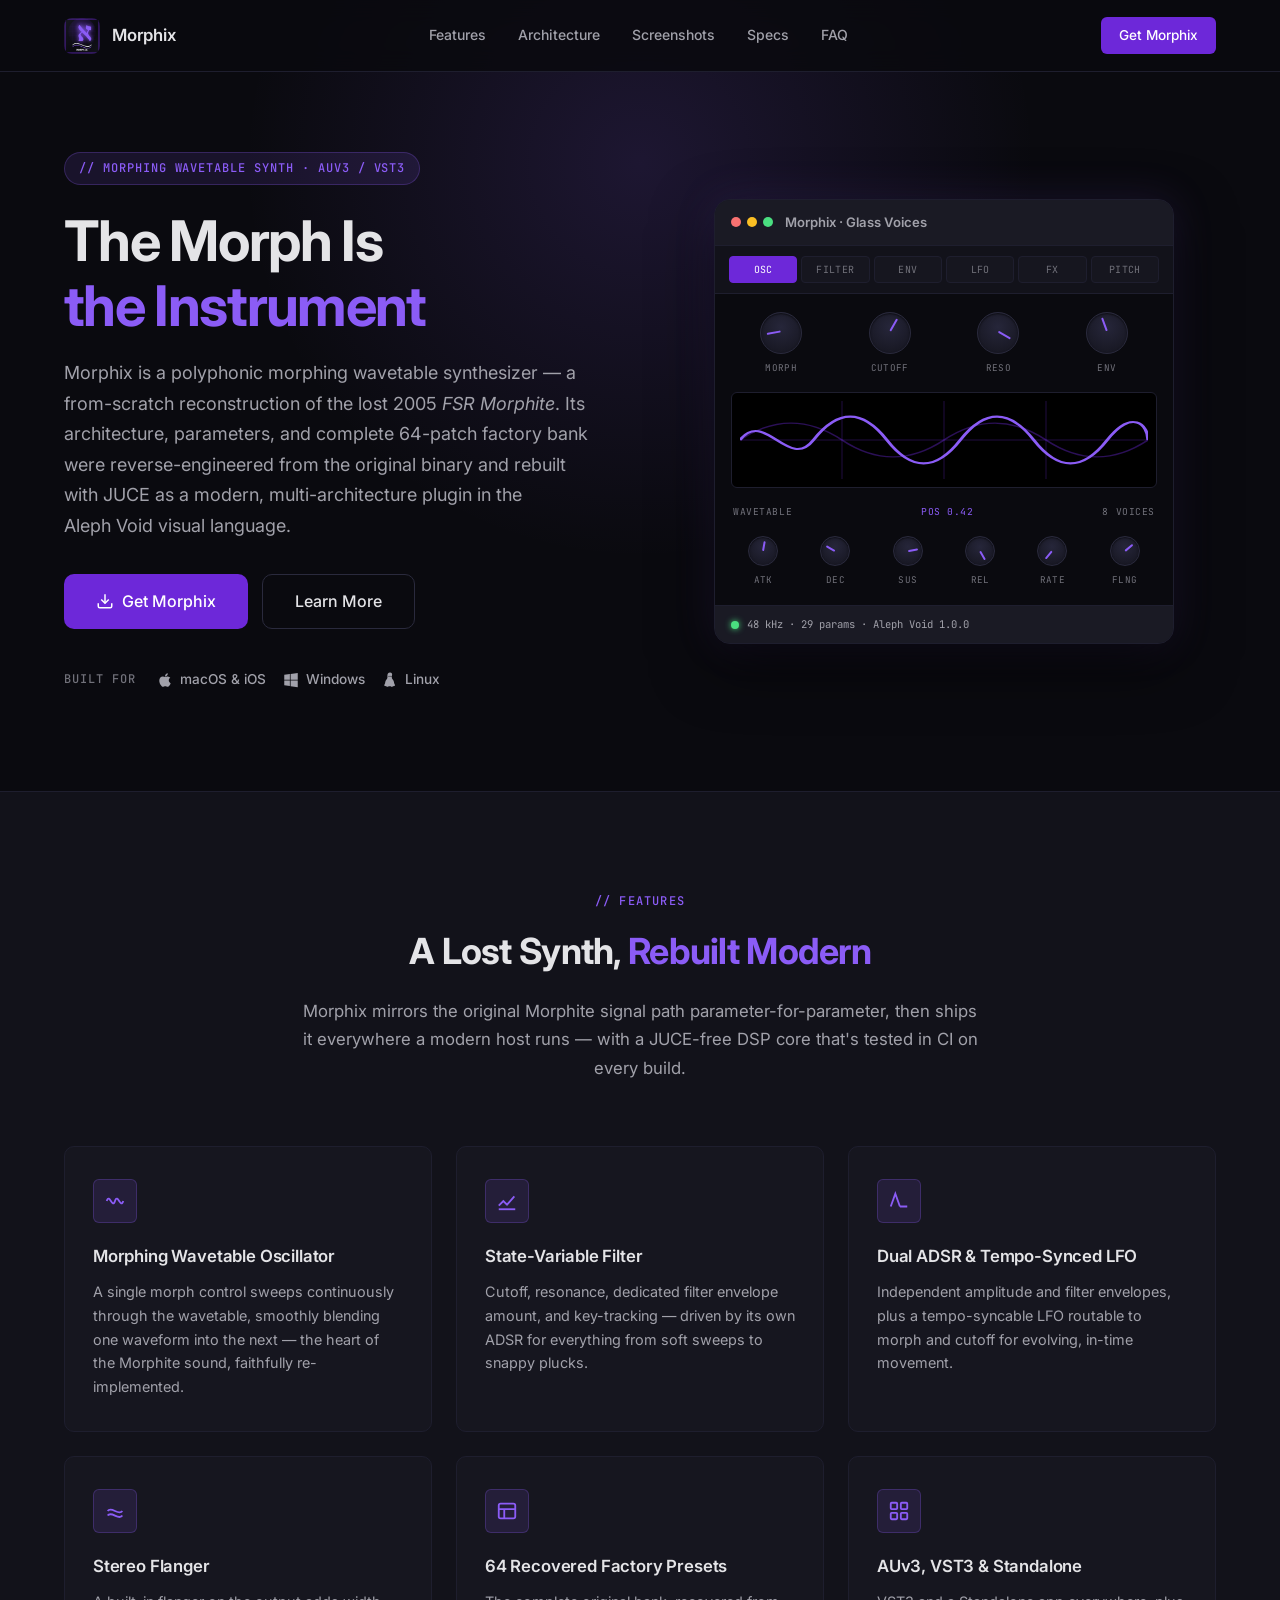
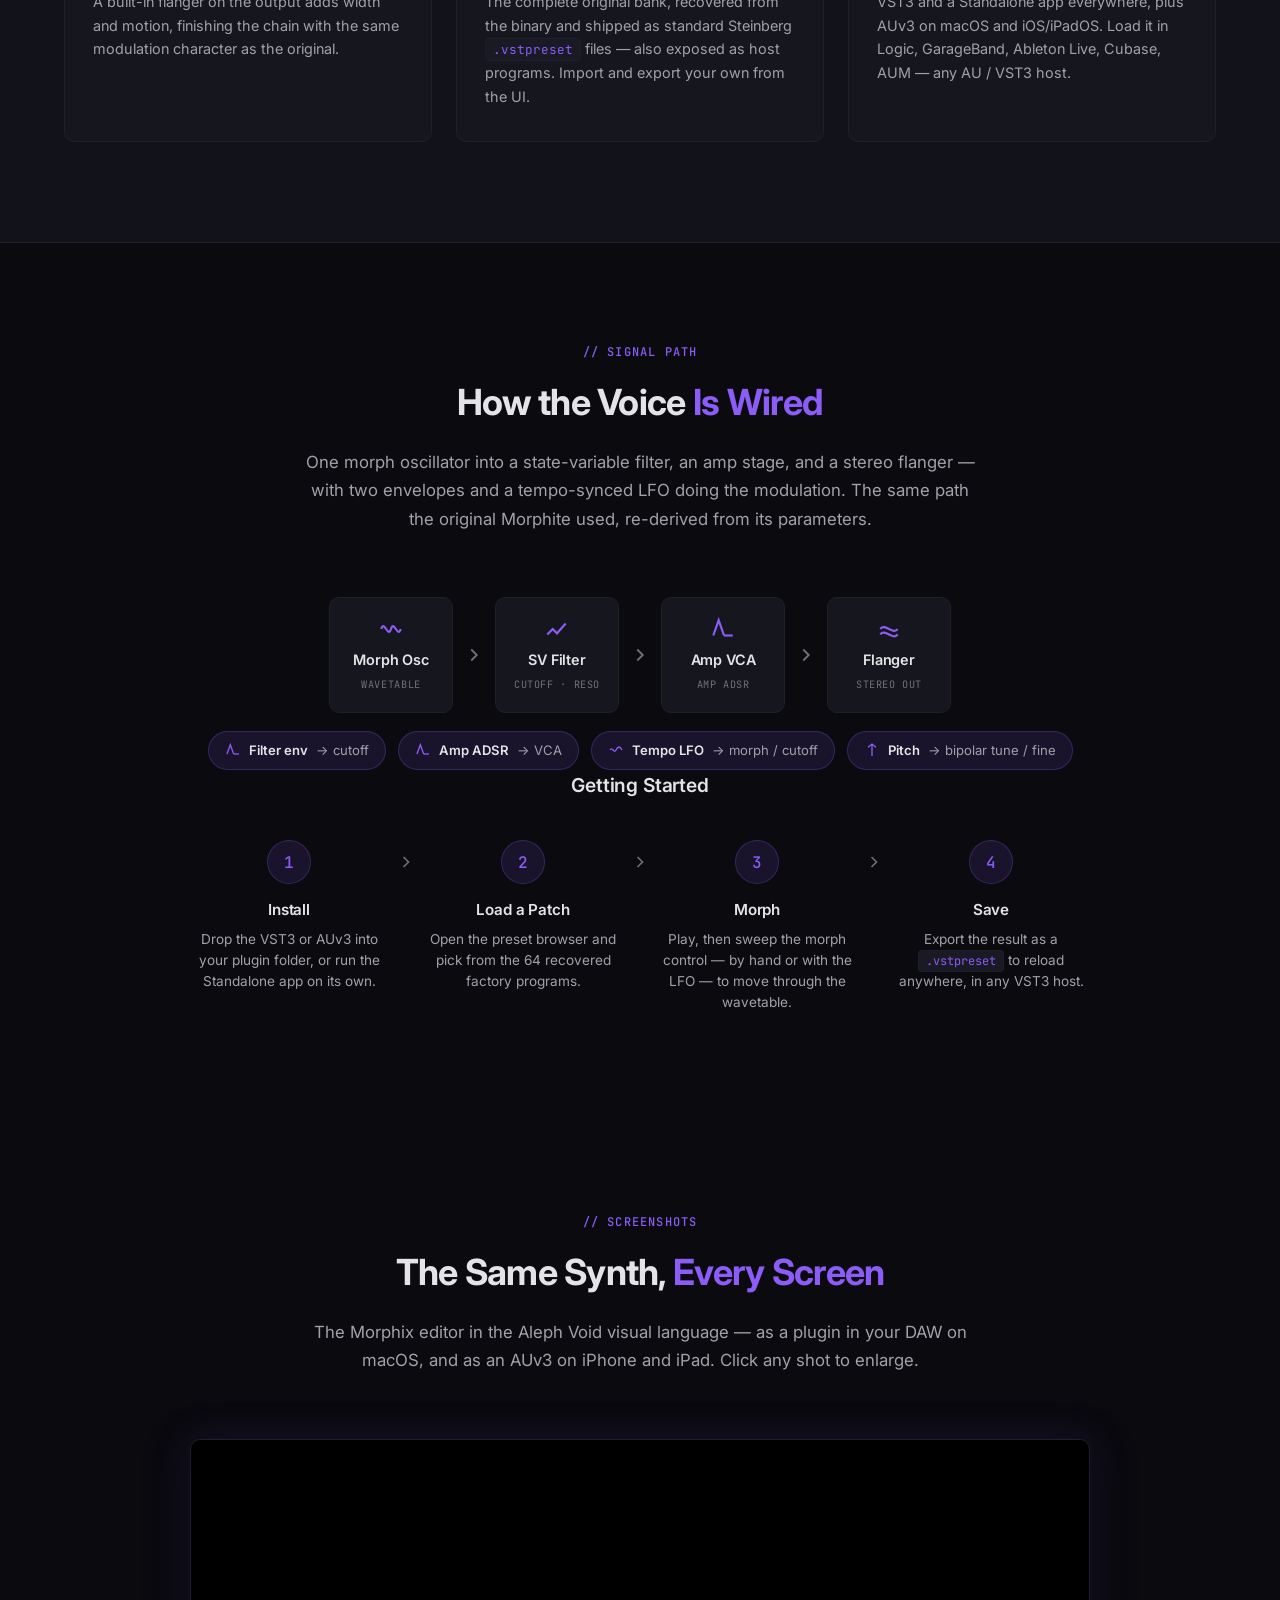
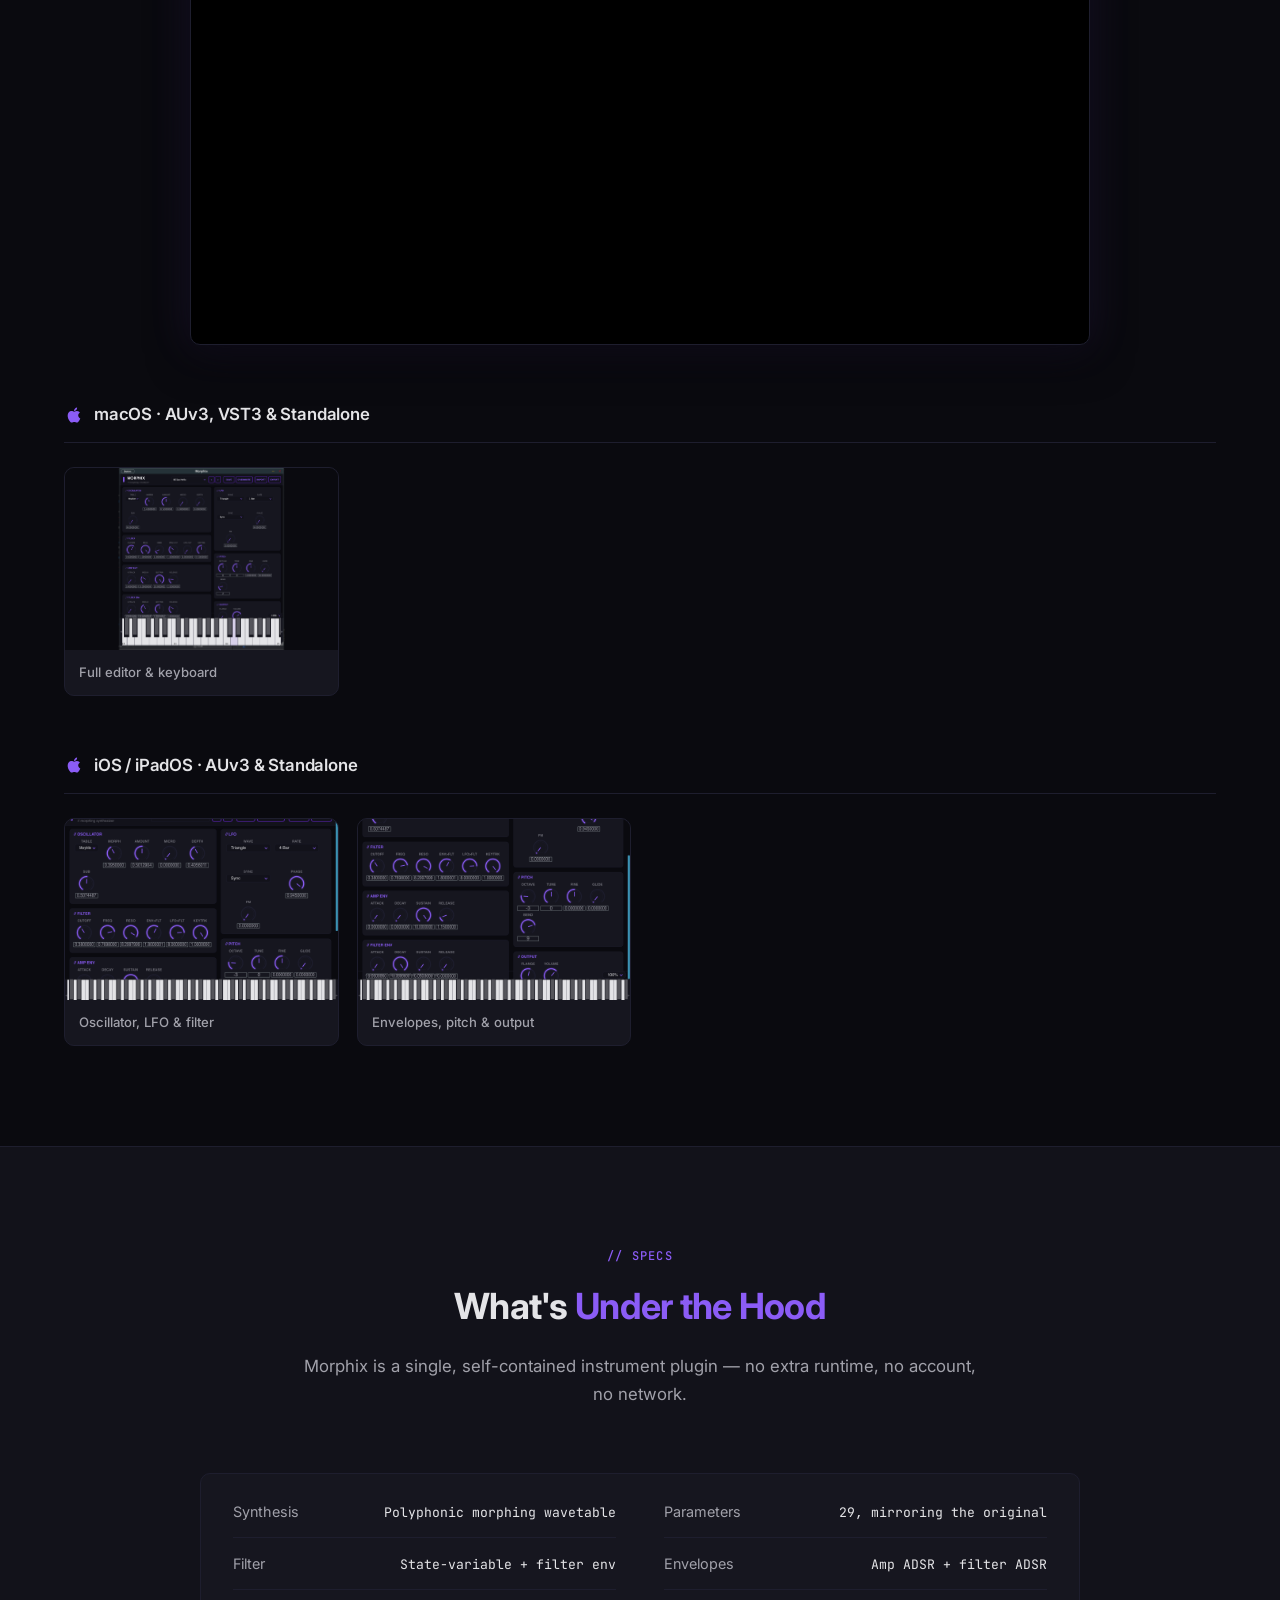
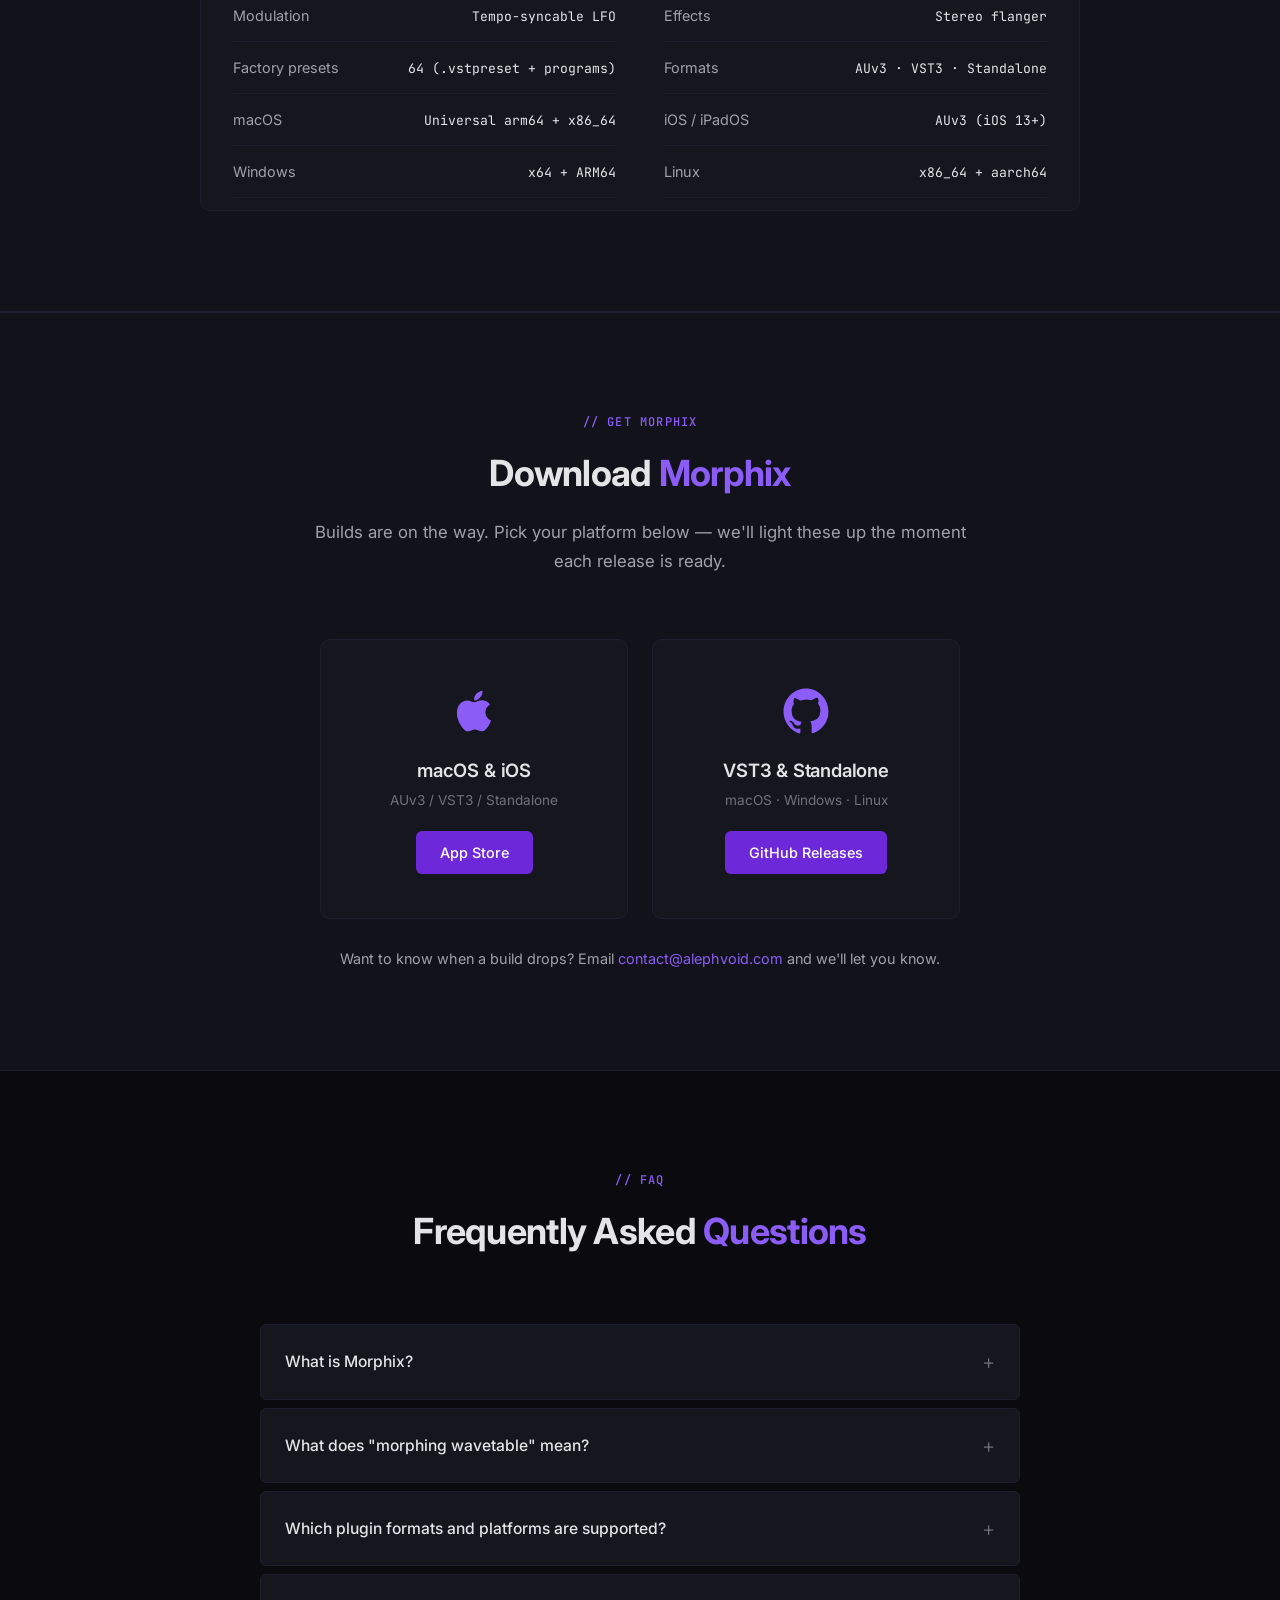
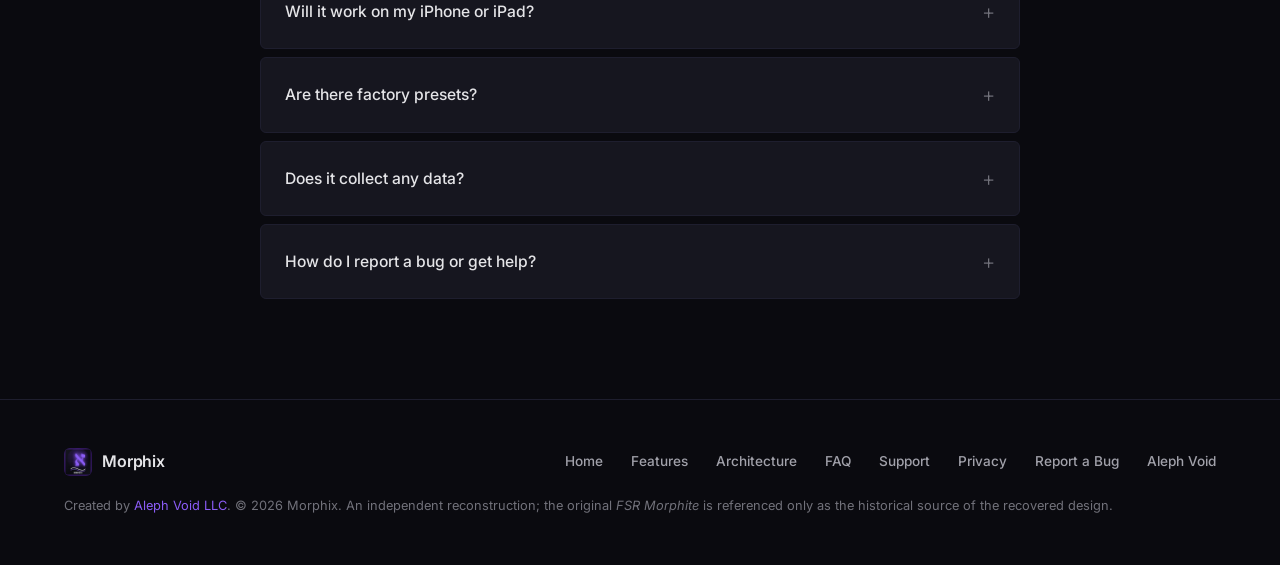
==== commit ad1785b2: "Adding links to app store" ====
--- a/index.html
+++ b/index.html
@@ -372,8 +372,7 @@
         <p>Builds are on the way. Pick your platform below &mdash; we'll light these up the moment each release is ready.</p>
       </div>
       <div class="install-grid">
-        <a href="https://apps.apple.com/app/aleph-void-morphix/id6757000000" class="install-card is-soon">
-          <span class="install-badge">Coming soon</span>
+        <a href="https://apps.apple.com/us/app/morphix-synthesizer/id6780645667" class="install-card" target="_blank" rel="noopener">
           <svg class="install-platform-icon" viewBox="0 0 24 24" fill="currentColor"><path d="M17.05 20.28c-.98.95-2.05.8-3.08.35-1.09-.46-2.09-.48-3.24 0-1.44.62-2.2.44-3.06-.35C2.79 15.25 3.51 7.59 9.05 7.31c1.35.07 2.29.74 3.08.8 1.18-.24 2.31-.93 3.57-.84 1.51.12 2.65.72 3.4 1.8-3.12 1.87-2.38 5.98.48 7.13-.57 1.5-1.31 2.99-2.54 4.09zM12.03 7.25c-.15-2.23 1.66-4.07 3.74-4.25.29 2.58-2.34 4.5-3.74 4.25z"/></svg>
           <h3>macOS &amp; iOS</h3>
           <p>AUv3 / VST3 / Standalone</p>
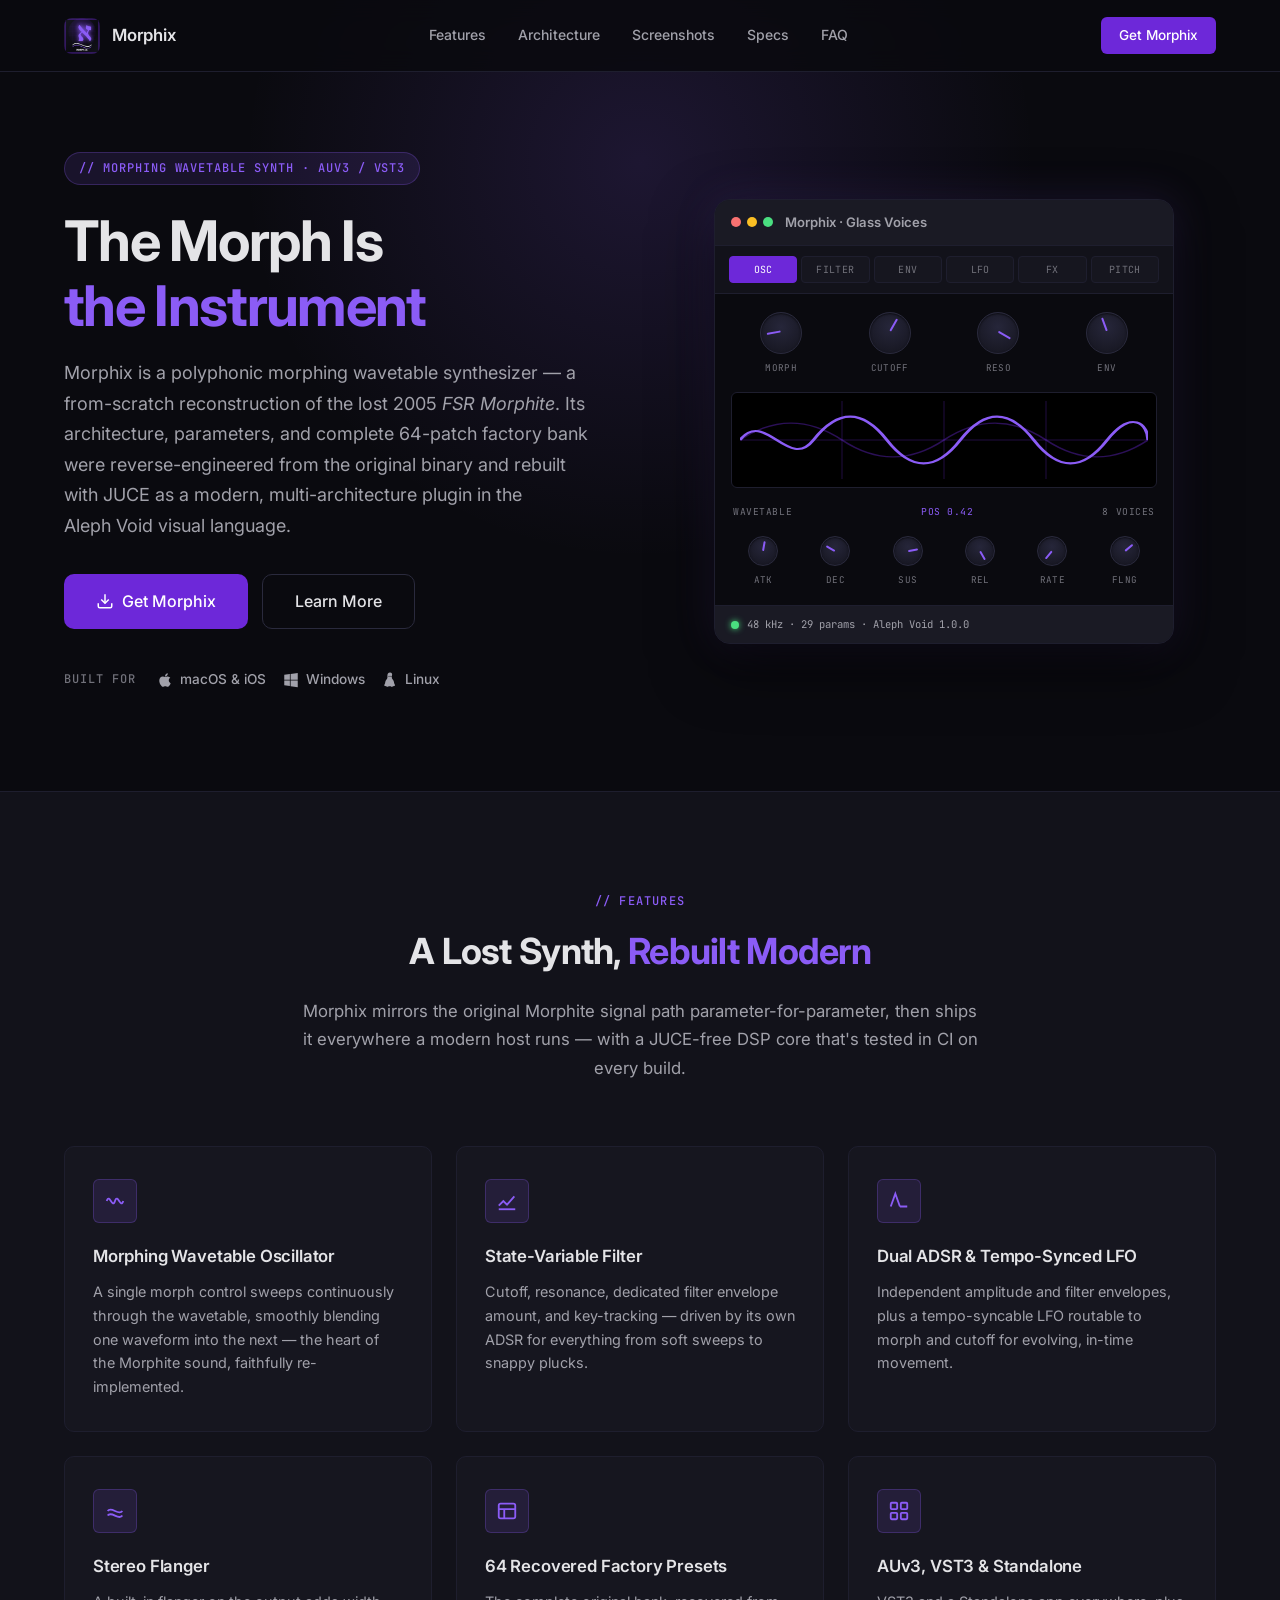
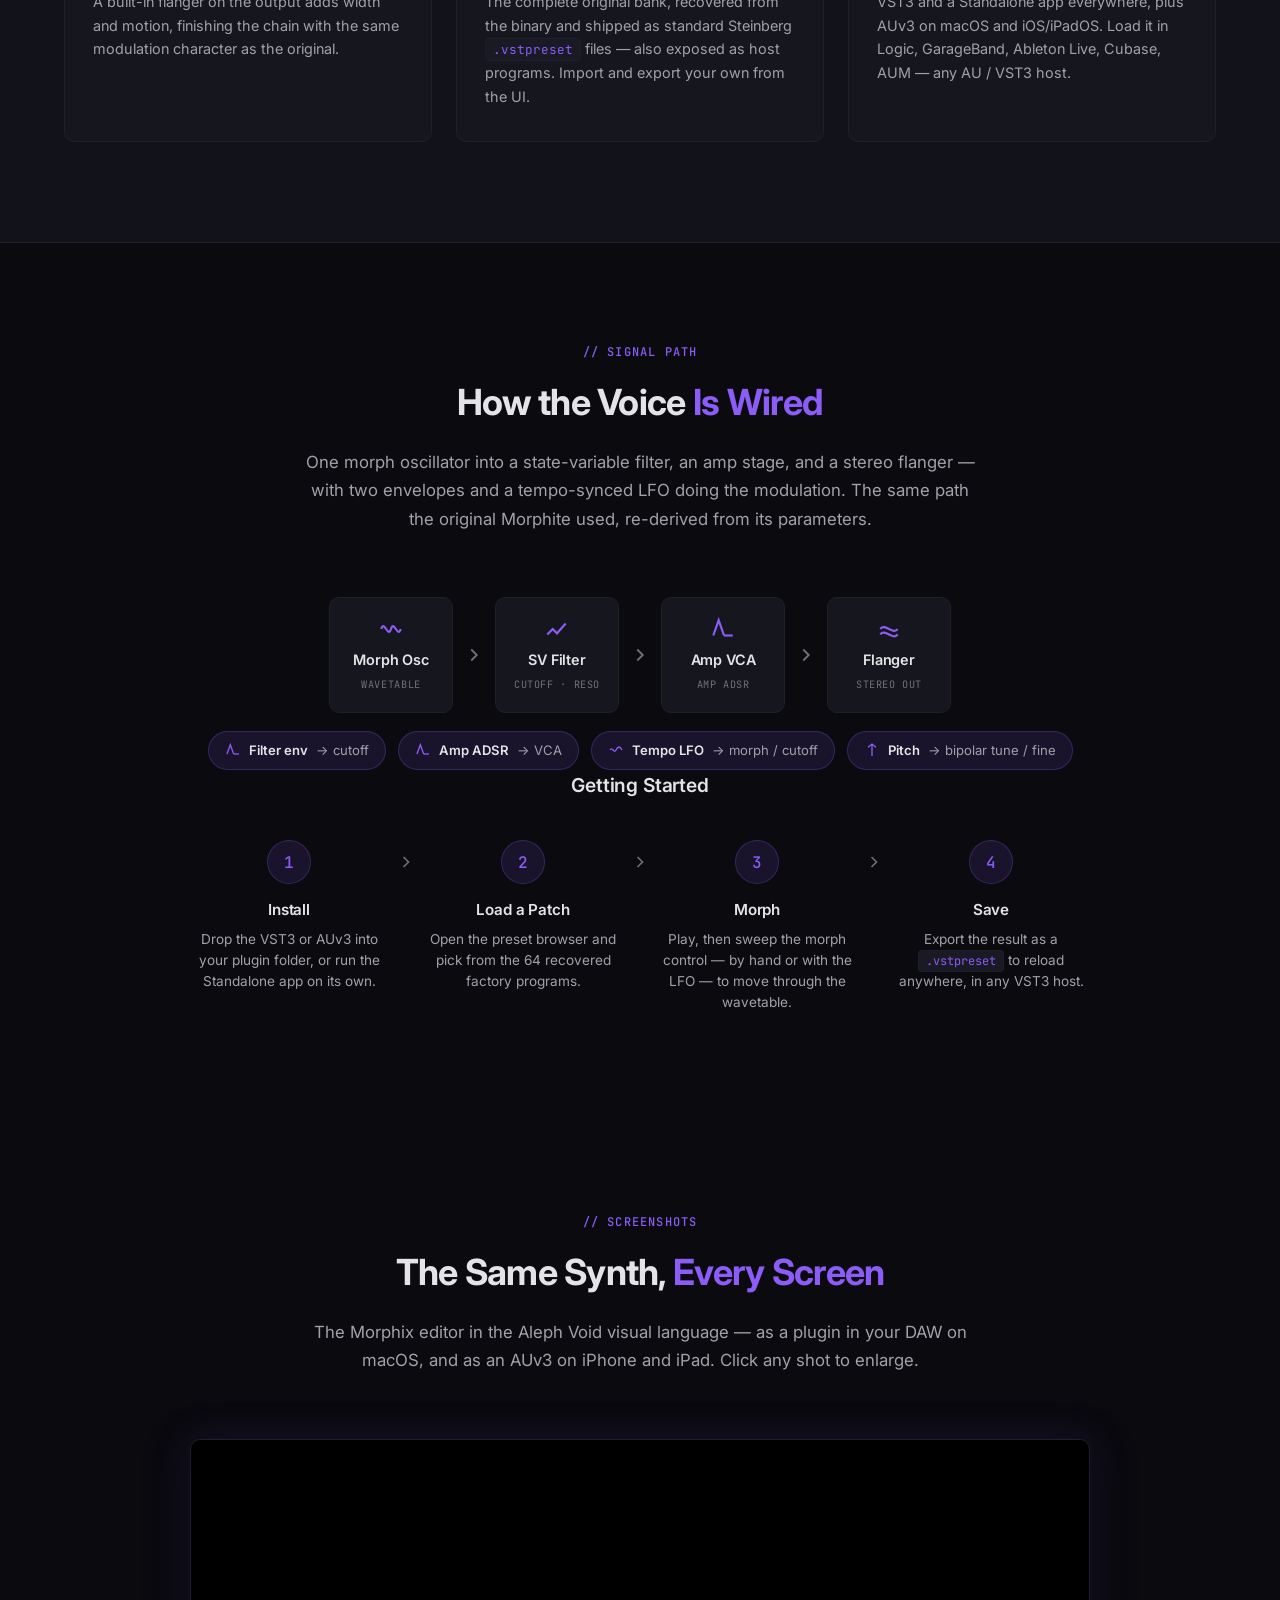
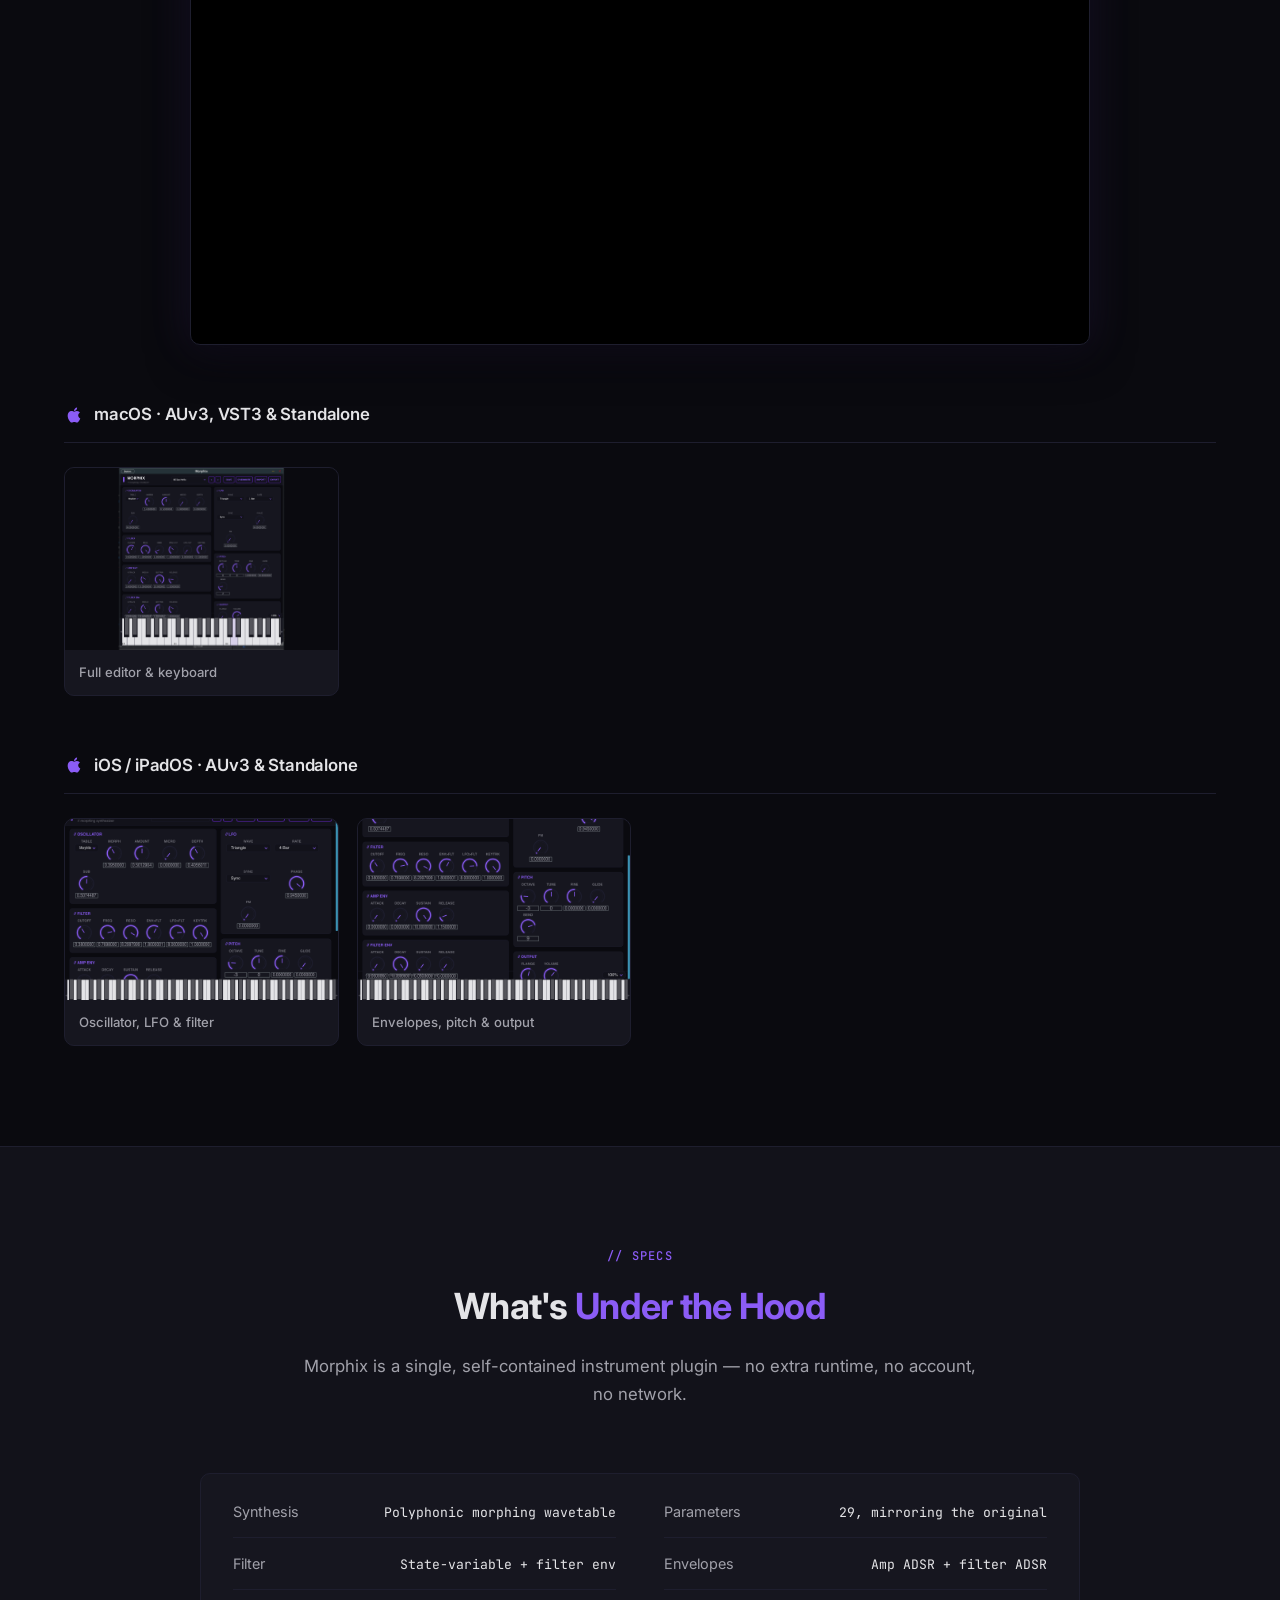
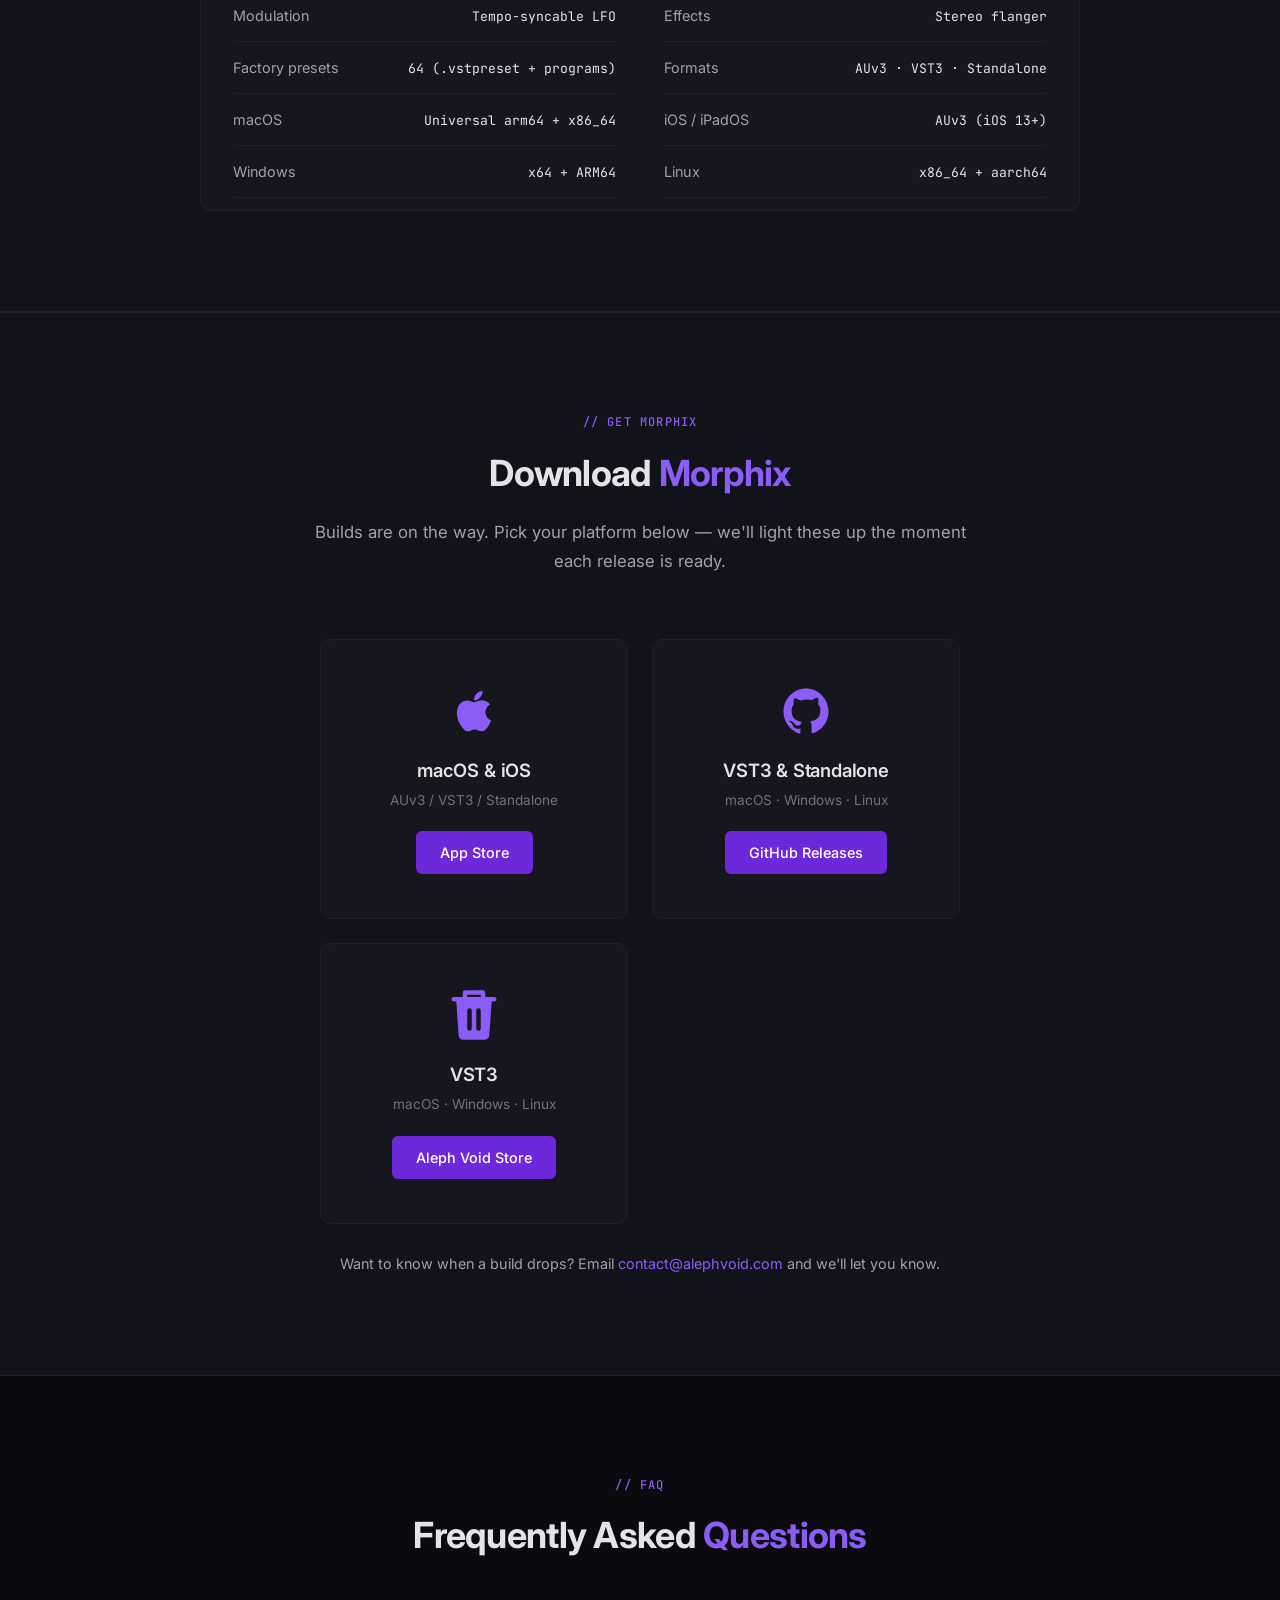
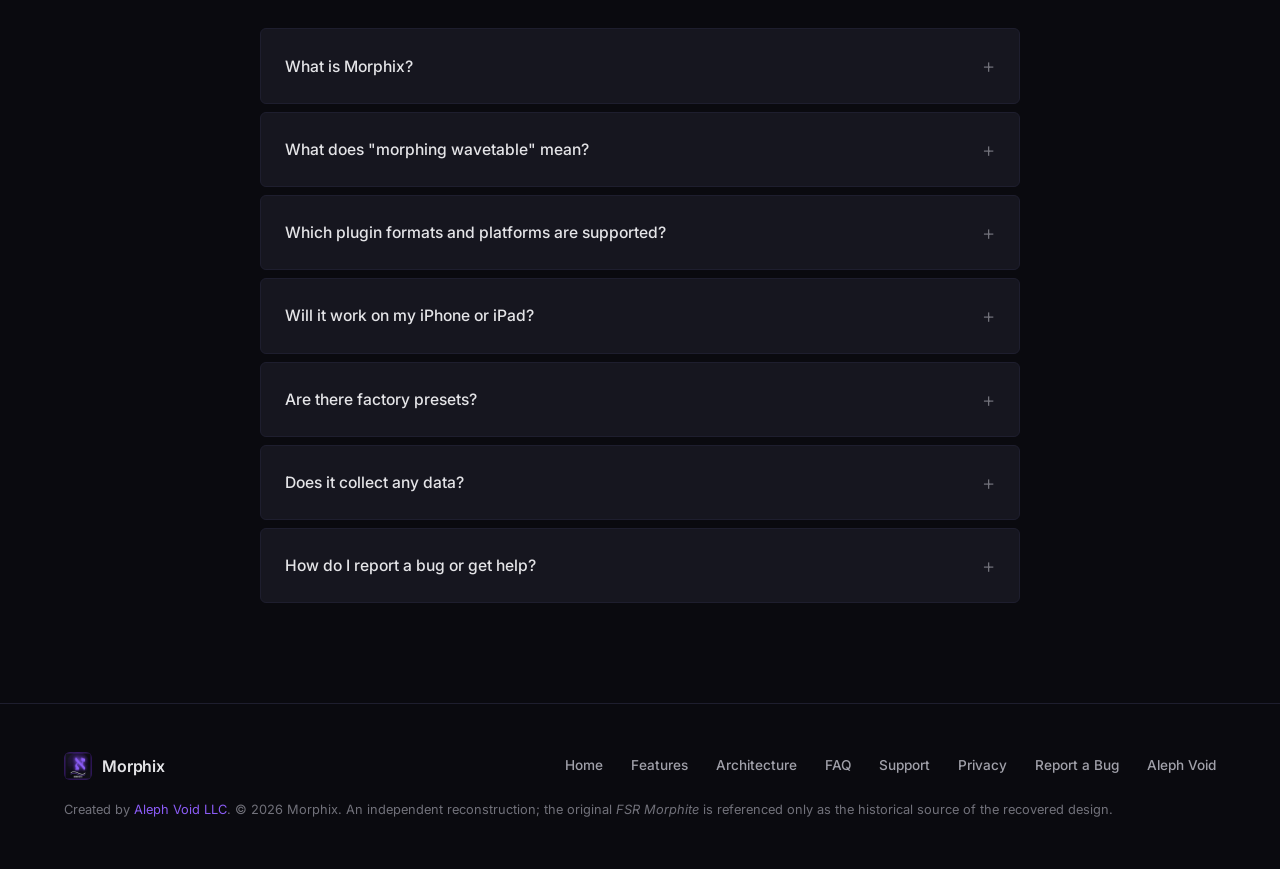
==== commit c79c7814: "Adding VST3 store link" ====
--- a/index.html
+++ b/index.html
@@ -384,6 +384,12 @@
           <p>macOS · Windows · Linux</p>
           <span class="install-btn">GitHub Releases</span>
         </a>
+        <a href="https://store.alephvoid.com/l/morphix-vst3" class="install-card" target="_blank" rel="noopener">
+          <svg class="install-platform-icon" viewBox="0 0 24 24" fill="currentColor"><path d="M7 4V2c0-.55.45-1 1-1h8c.55 0 1 .45 1 1v2h4c.55 0 1 .45 1 1s-.45 1-1 1h-1.13l-1.06 14.84A2 2 0 0 1 16.82 23H7.18a2 2 0 0 1-1.99-1.84L4.13 6H3c-.55 0-1-.45-1-1s.45-1 1-1h4zm2 0h6V3H9v1zm1 5a1 1 0 0 0-1 1v8a1 1 0 1 0 2 0v-8a1 1 0 0 0-1-1zm4 0a1 1 0 0 0-1 1v8a1 1 0 1 0 2 0v-8a1 1 0 0 0-1-1z"/></svg>
+          <h3>VST3</h3>
+          <p>macOS · Windows · Linux</p>
+          <span class="install-btn">Aleph Void Store</span>
+        </a>
       </div>
       <p class="install-note">Want to know when a build drops? Email <a href="mailto:contact@alephvoid.com?subject=Morphix">contact@alephvoid.com</a> and we'll let you know.</p>
     </div>
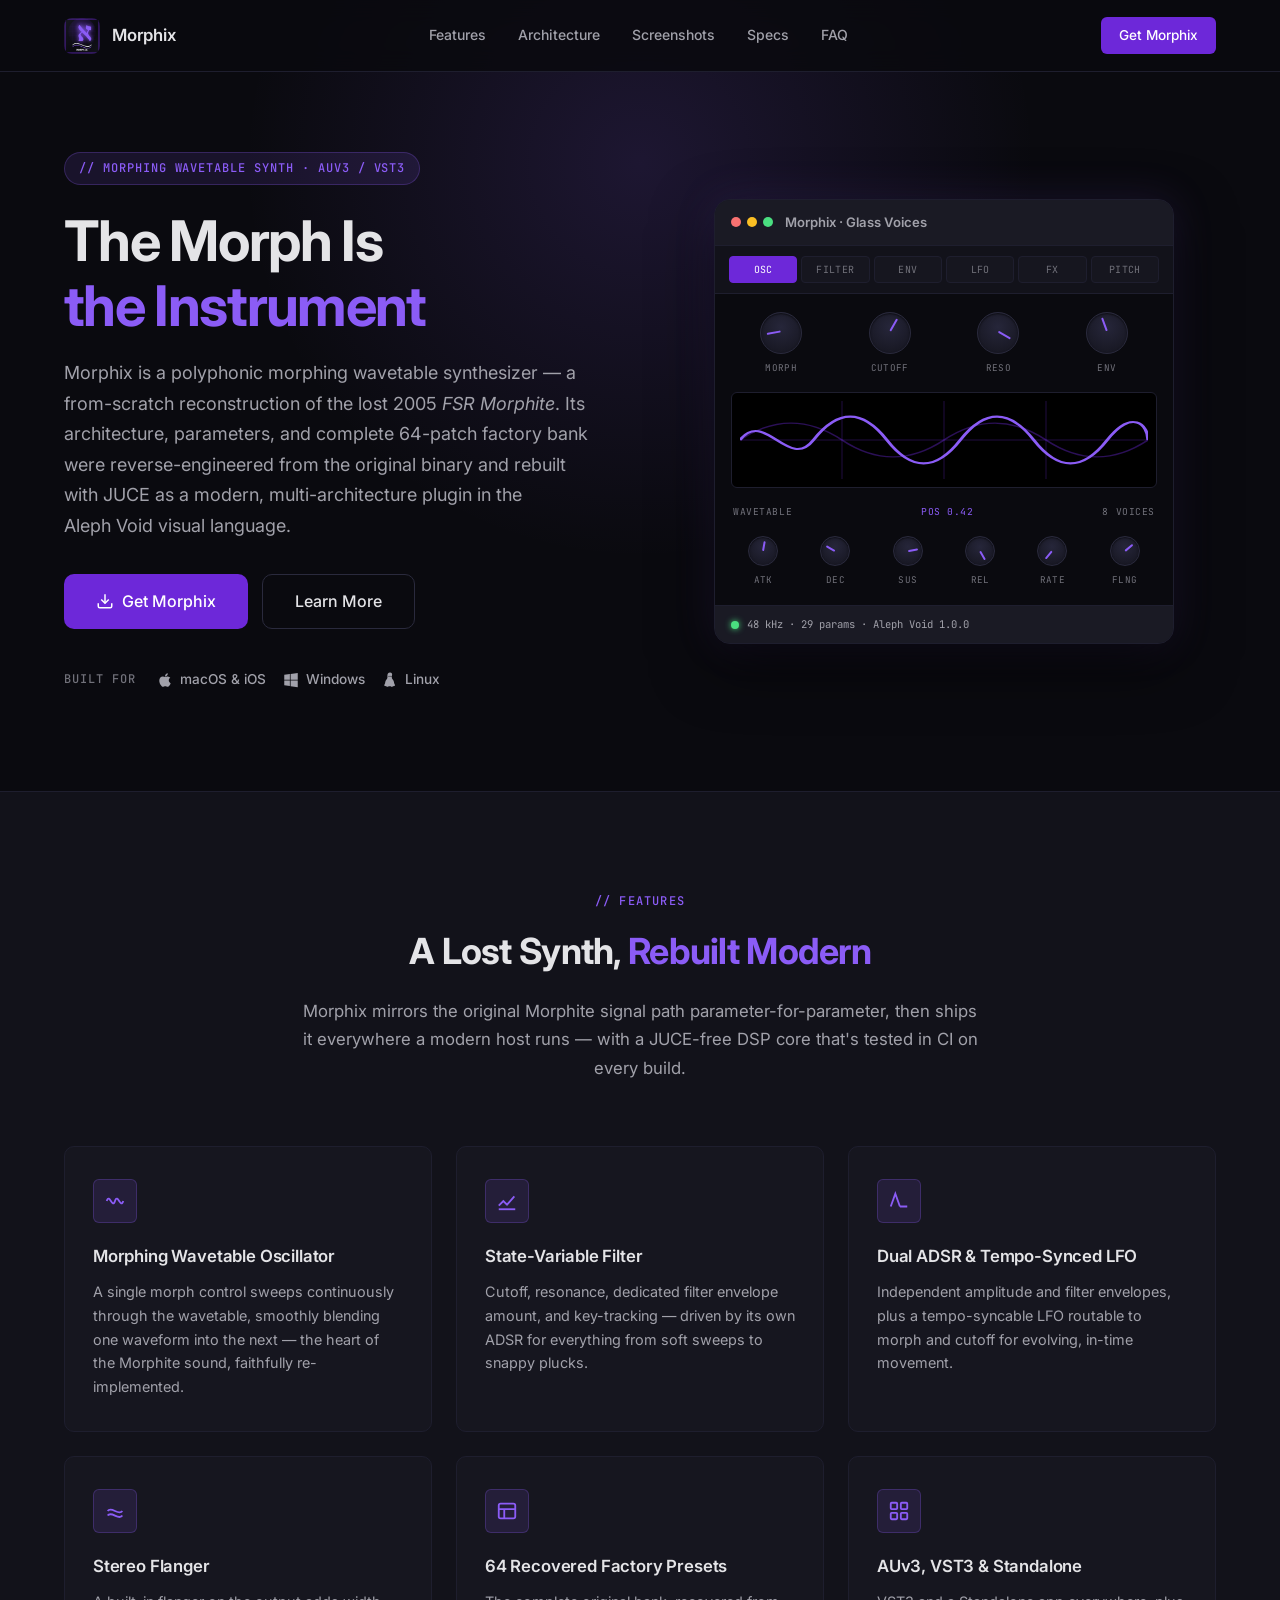
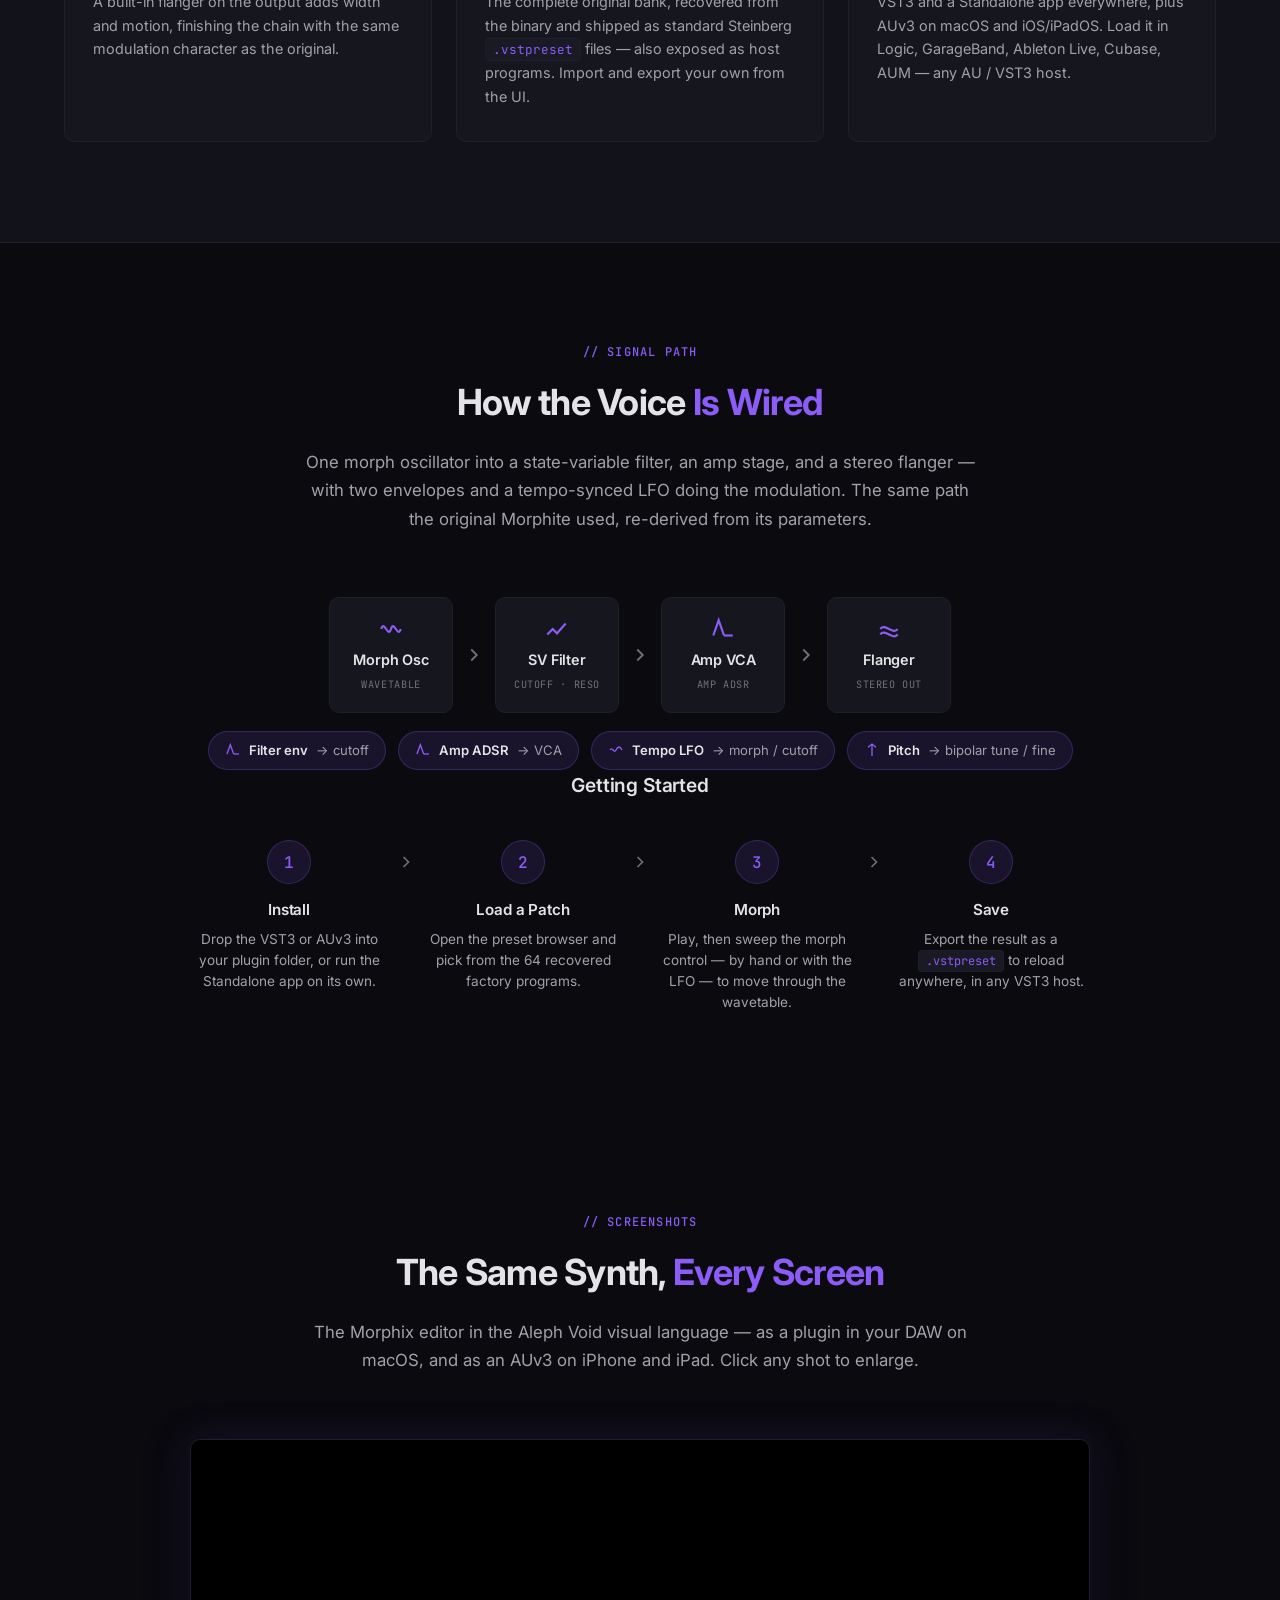
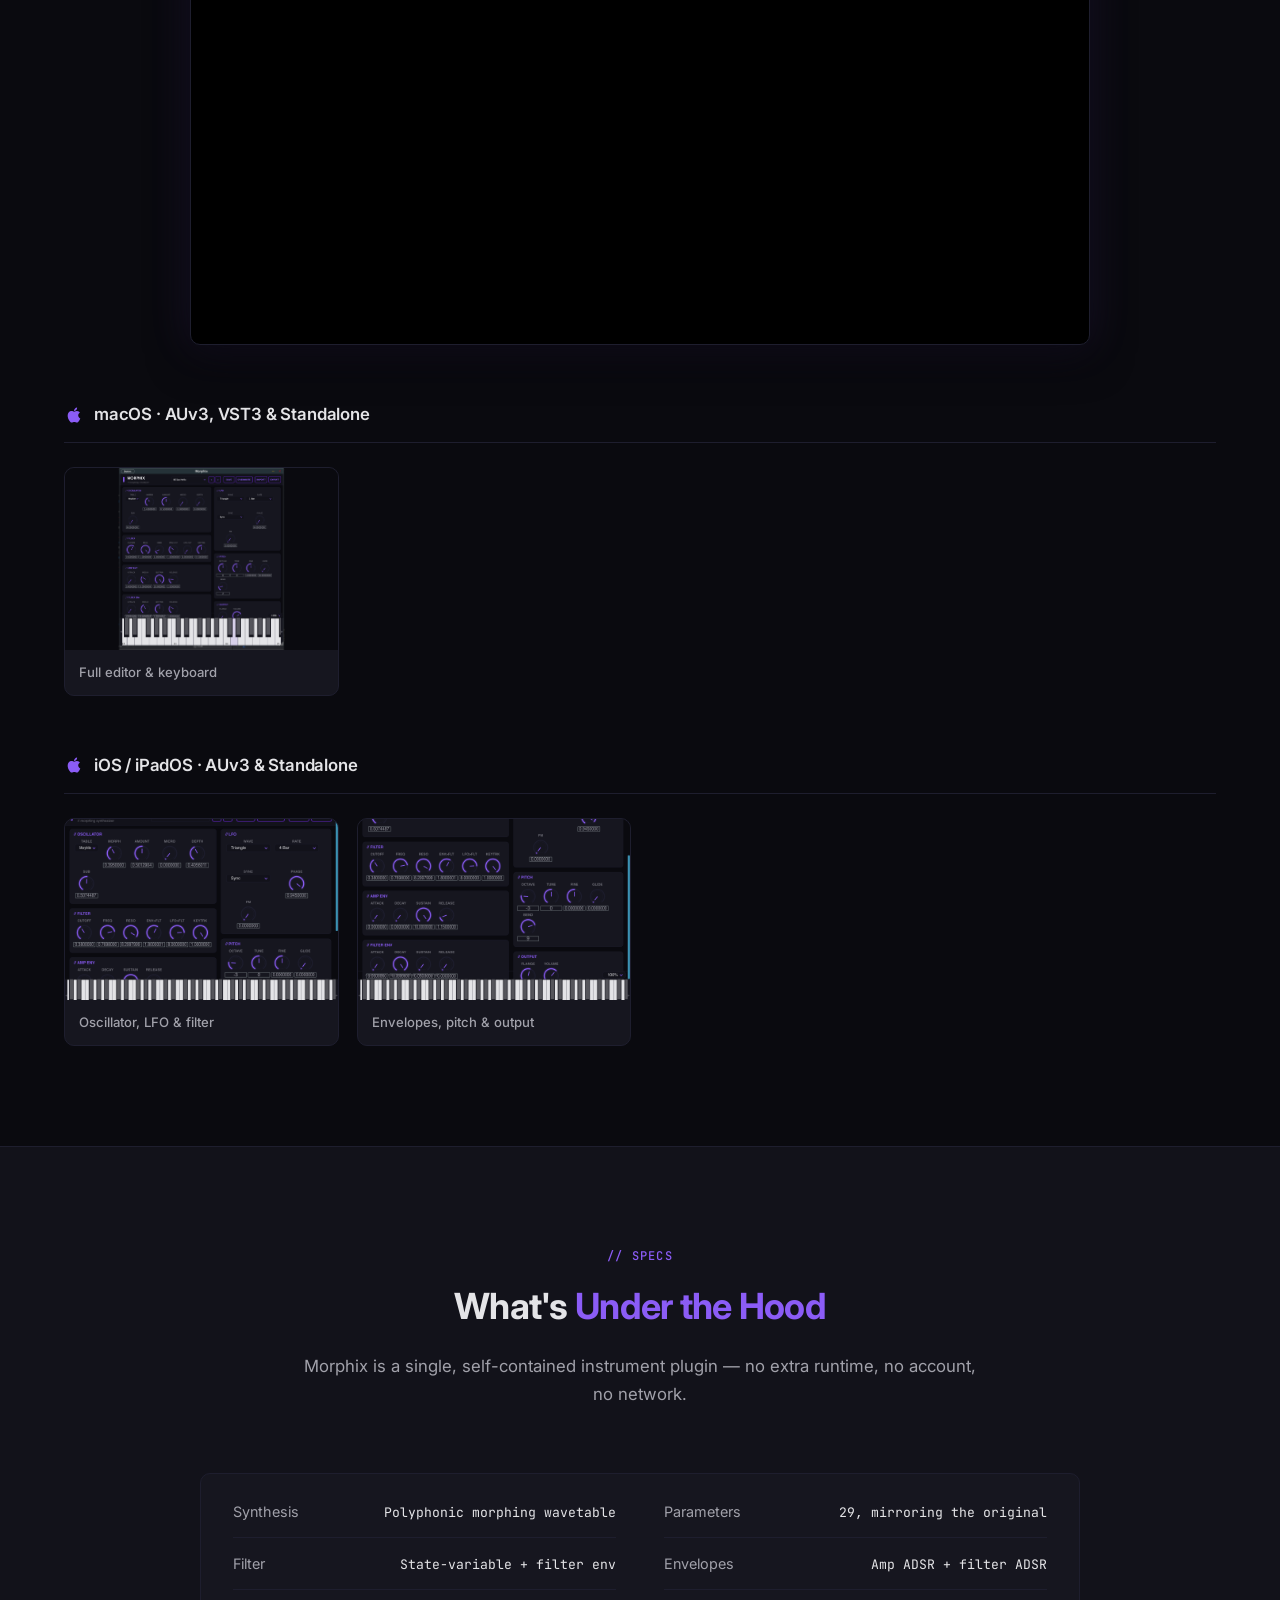
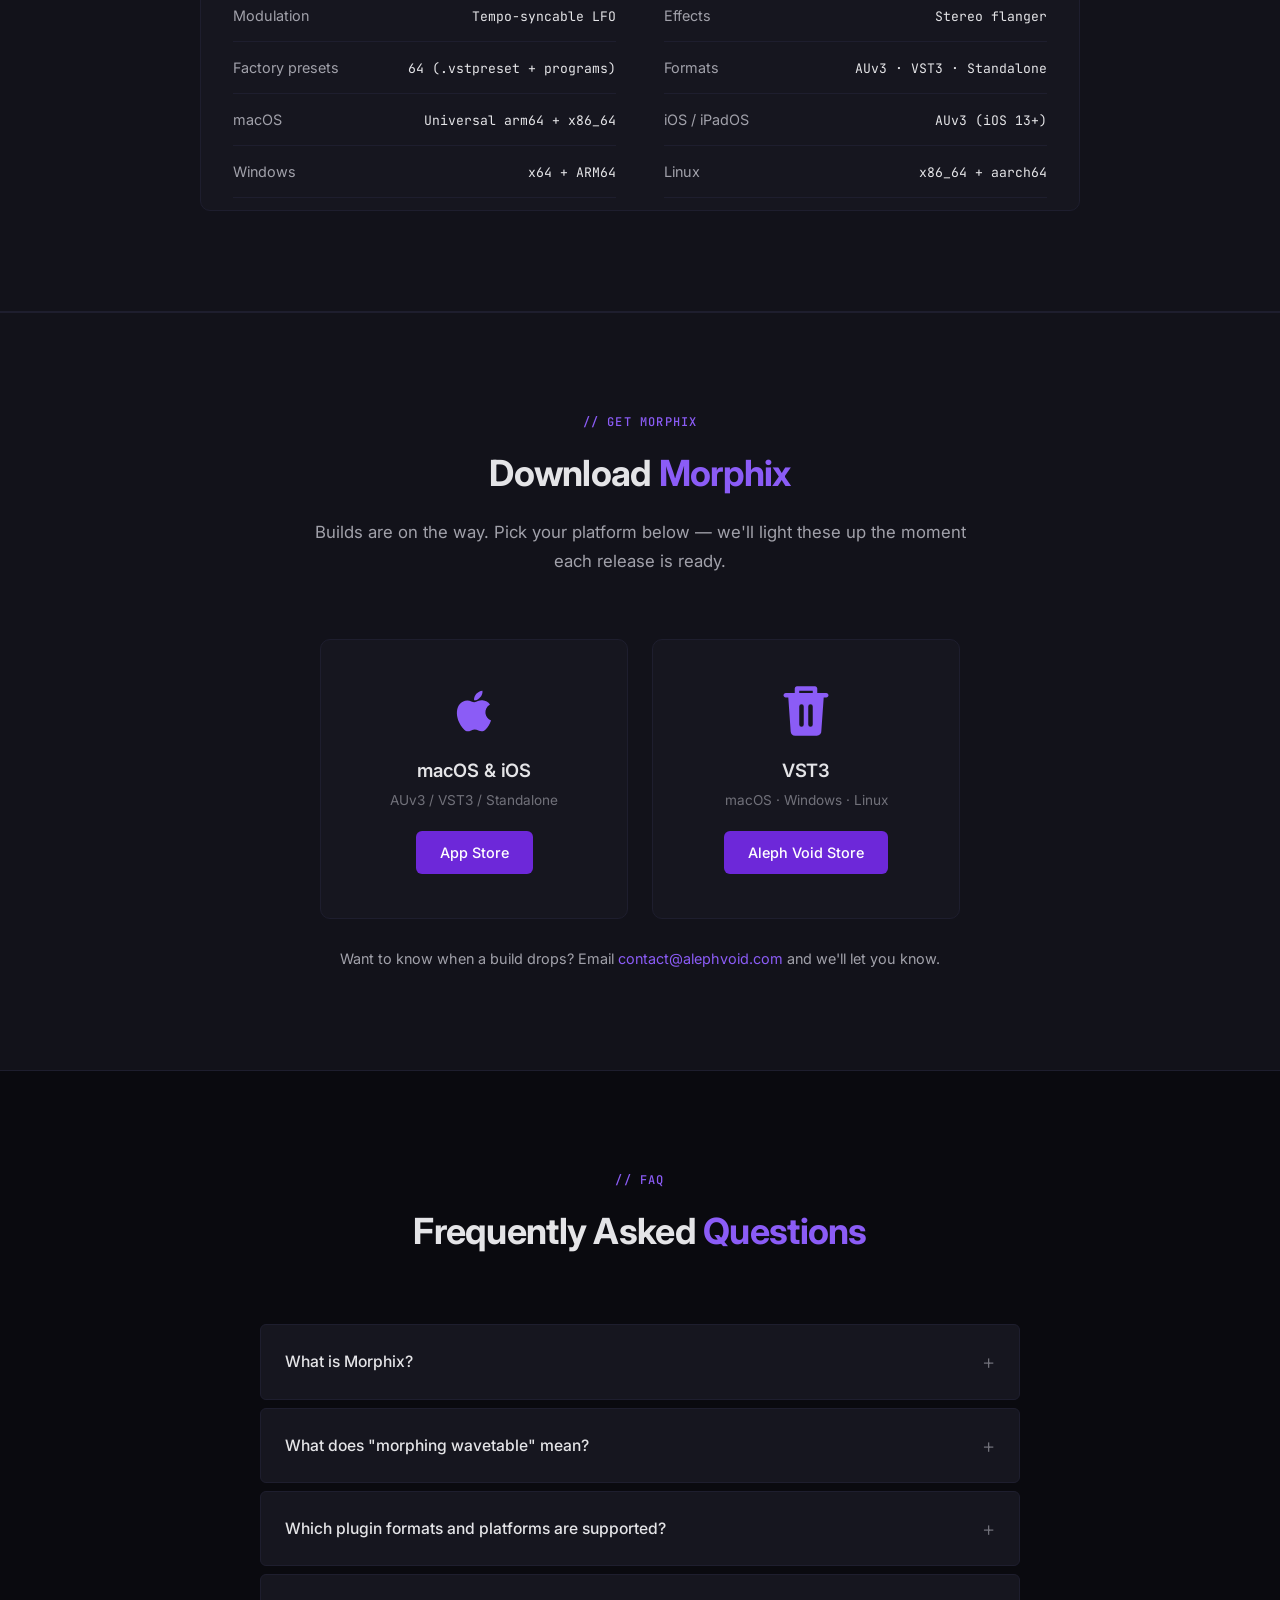
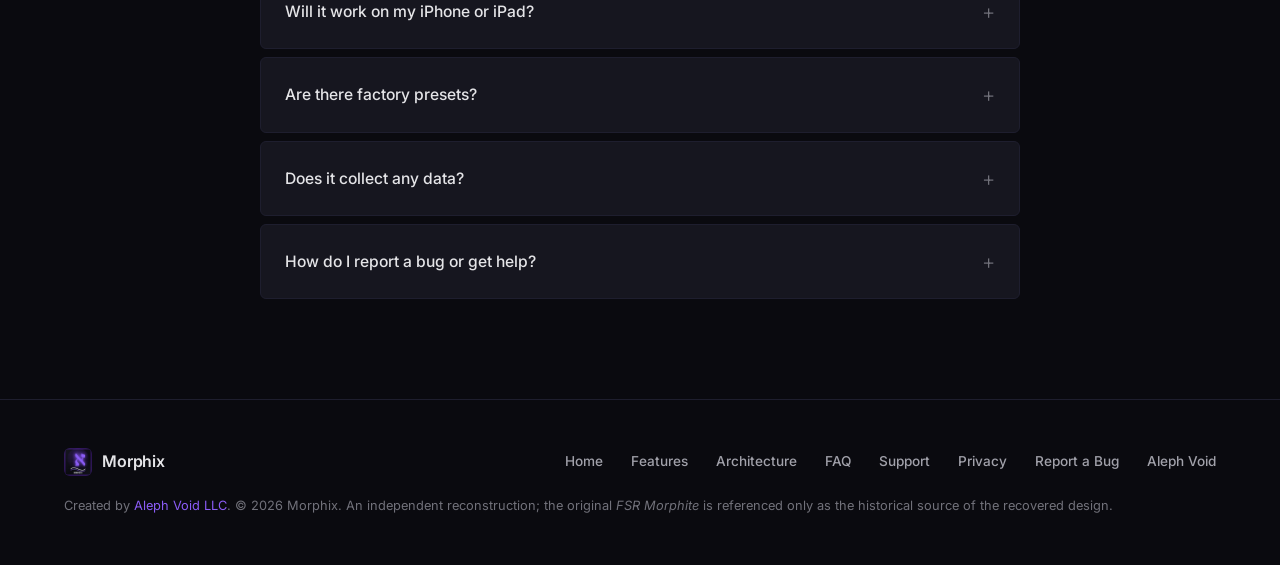
==== commit cfdfac8d: "Removing extraneous card" ====
--- a/index.html
+++ b/index.html
@@ -378,12 +378,6 @@
           <p>AUv3 / VST3 / Standalone</p>
           <span class="install-btn">App Store</span>
         </a>
-        <a href="https://github.com/aleph-void/Aleph-Void-Morphix/releases" class="install-card" target="_blank" rel="noopener">
-          <svg class="install-platform-icon" viewBox="0 0 24 24" fill="currentColor"><path d="M12 2C6.48 2 2 6.58 2 12.25c0 4.53 2.87 8.37 6.84 9.73.5.1.68-.22.68-.49 0-.24-.01-.87-.01-1.71-2.78.62-3.37-1.37-3.37-1.37-.45-1.18-1.11-1.49-1.11-1.49-.91-.64.07-.62.07-.62 1 .07 1.53 1.06 1.53 1.06.89 1.56 2.34 1.11 2.91.85.09-.66.35-1.11.63-1.37-2.22-.26-4.56-1.14-4.56-5.07 0-1.12.39-2.03 1.03-2.75-.1-.26-.45-1.3.1-2.71 0 0 .84-.27 2.75 1.05A9.4 9.4 0 0 1 12 6.84c.85 0 1.71.12 2.51.34 1.91-1.32 2.75-1.05 2.75-1.05.55 1.41.2 2.45.1 2.71.64.72 1.03 1.63 1.03 2.75 0 3.94-2.34 4.81-4.57 5.06.36.32.68.94.68 1.9 0 1.37-.01 2.48-.01 2.82 0 .27.18.6.69.49A10.04 10.04 0 0 0 22 12.25C22 6.58 17.52 2 12 2z"/></svg>
-          <h3>VST3 &amp; Standalone</h3>
-          <p>macOS · Windows · Linux</p>
-          <span class="install-btn">GitHub Releases</span>
-        </a>
         <a href="https://store.alephvoid.com/l/morphix-vst3" class="install-card" target="_blank" rel="noopener">
           <svg class="install-platform-icon" viewBox="0 0 24 24" fill="currentColor"><path d="M7 4V2c0-.55.45-1 1-1h8c.55 0 1 .45 1 1v2h4c.55 0 1 .45 1 1s-.45 1-1 1h-1.13l-1.06 14.84A2 2 0 0 1 16.82 23H7.18a2 2 0 0 1-1.99-1.84L4.13 6H3c-.55 0-1-.45-1-1s.45-1 1-1h4zm2 0h6V3H9v1zm1 5a1 1 0 0 0-1 1v8a1 1 0 1 0 2 0v-8a1 1 0 0 0-1-1zm4 0a1 1 0 0 0-1 1v8a1 1 0 1 0 2 0v-8a1 1 0 0 0-1-1z"/></svg>
           <h3>VST3</h3>
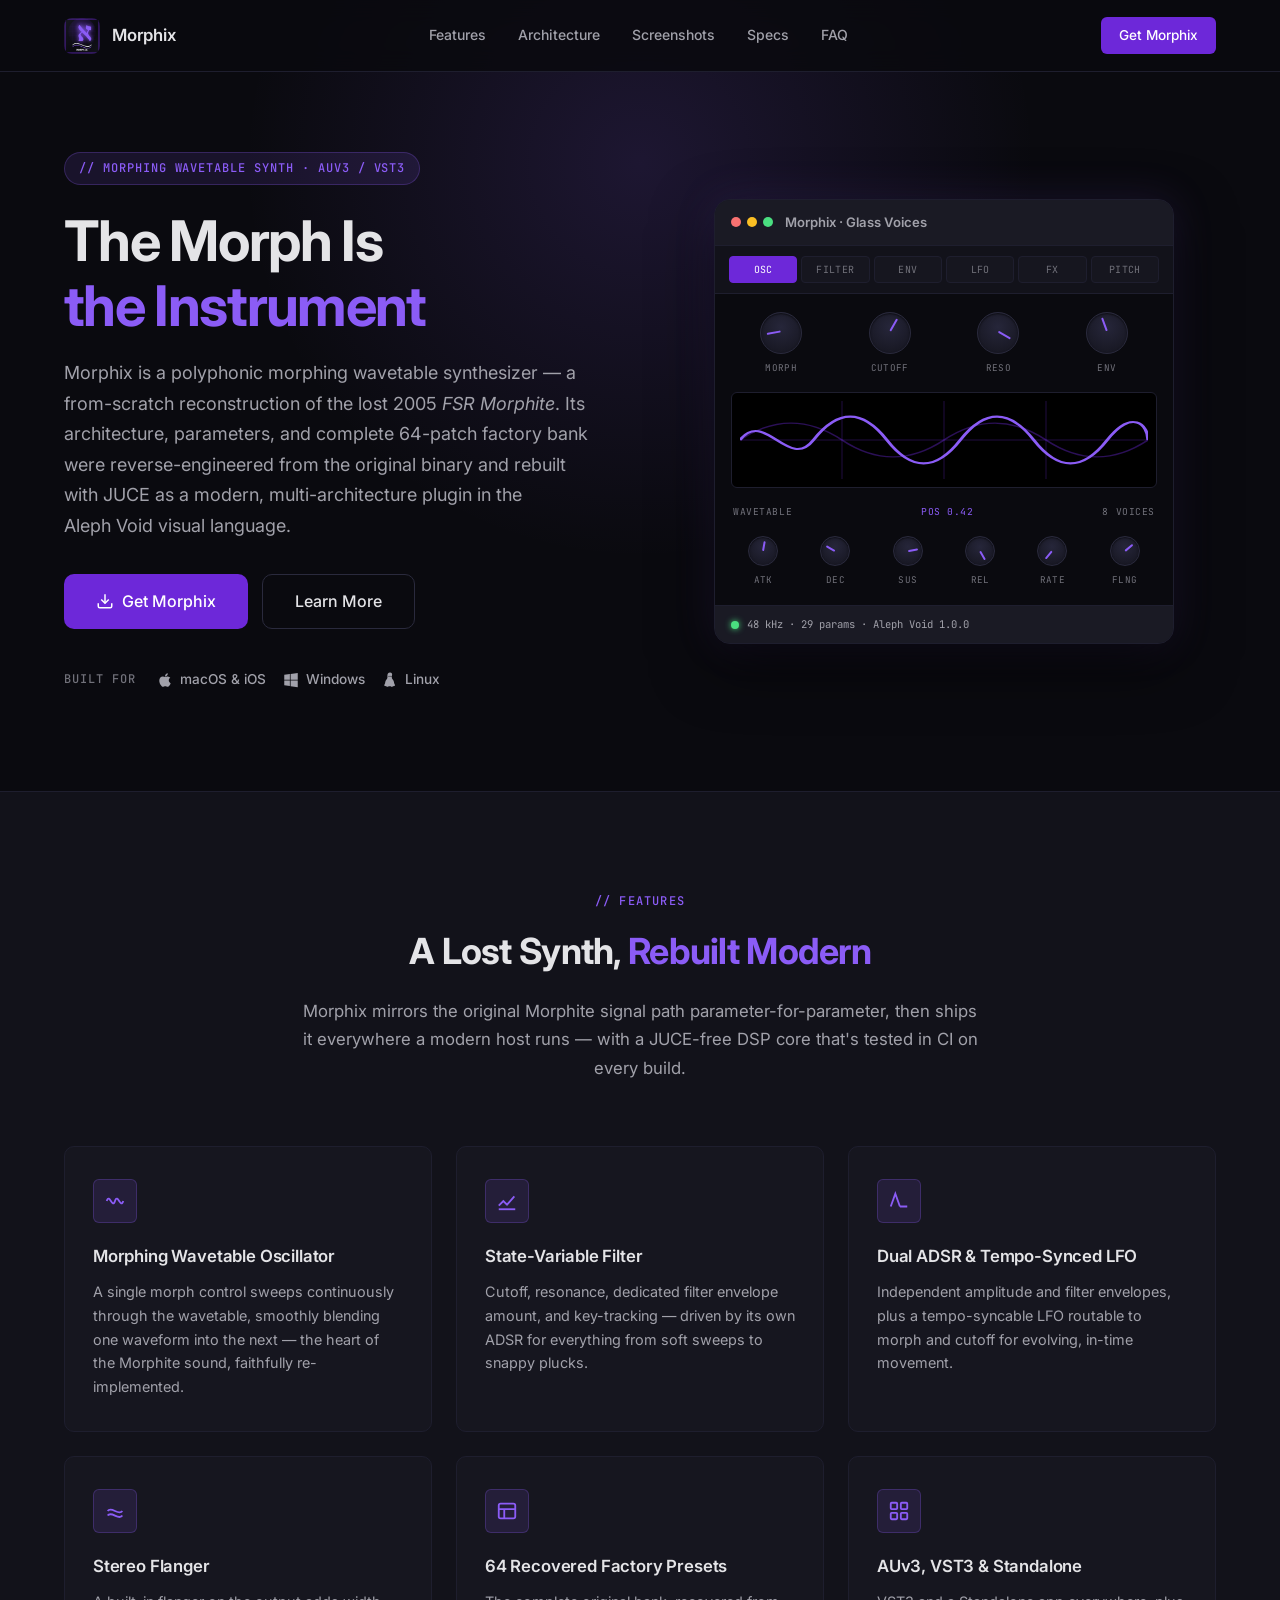
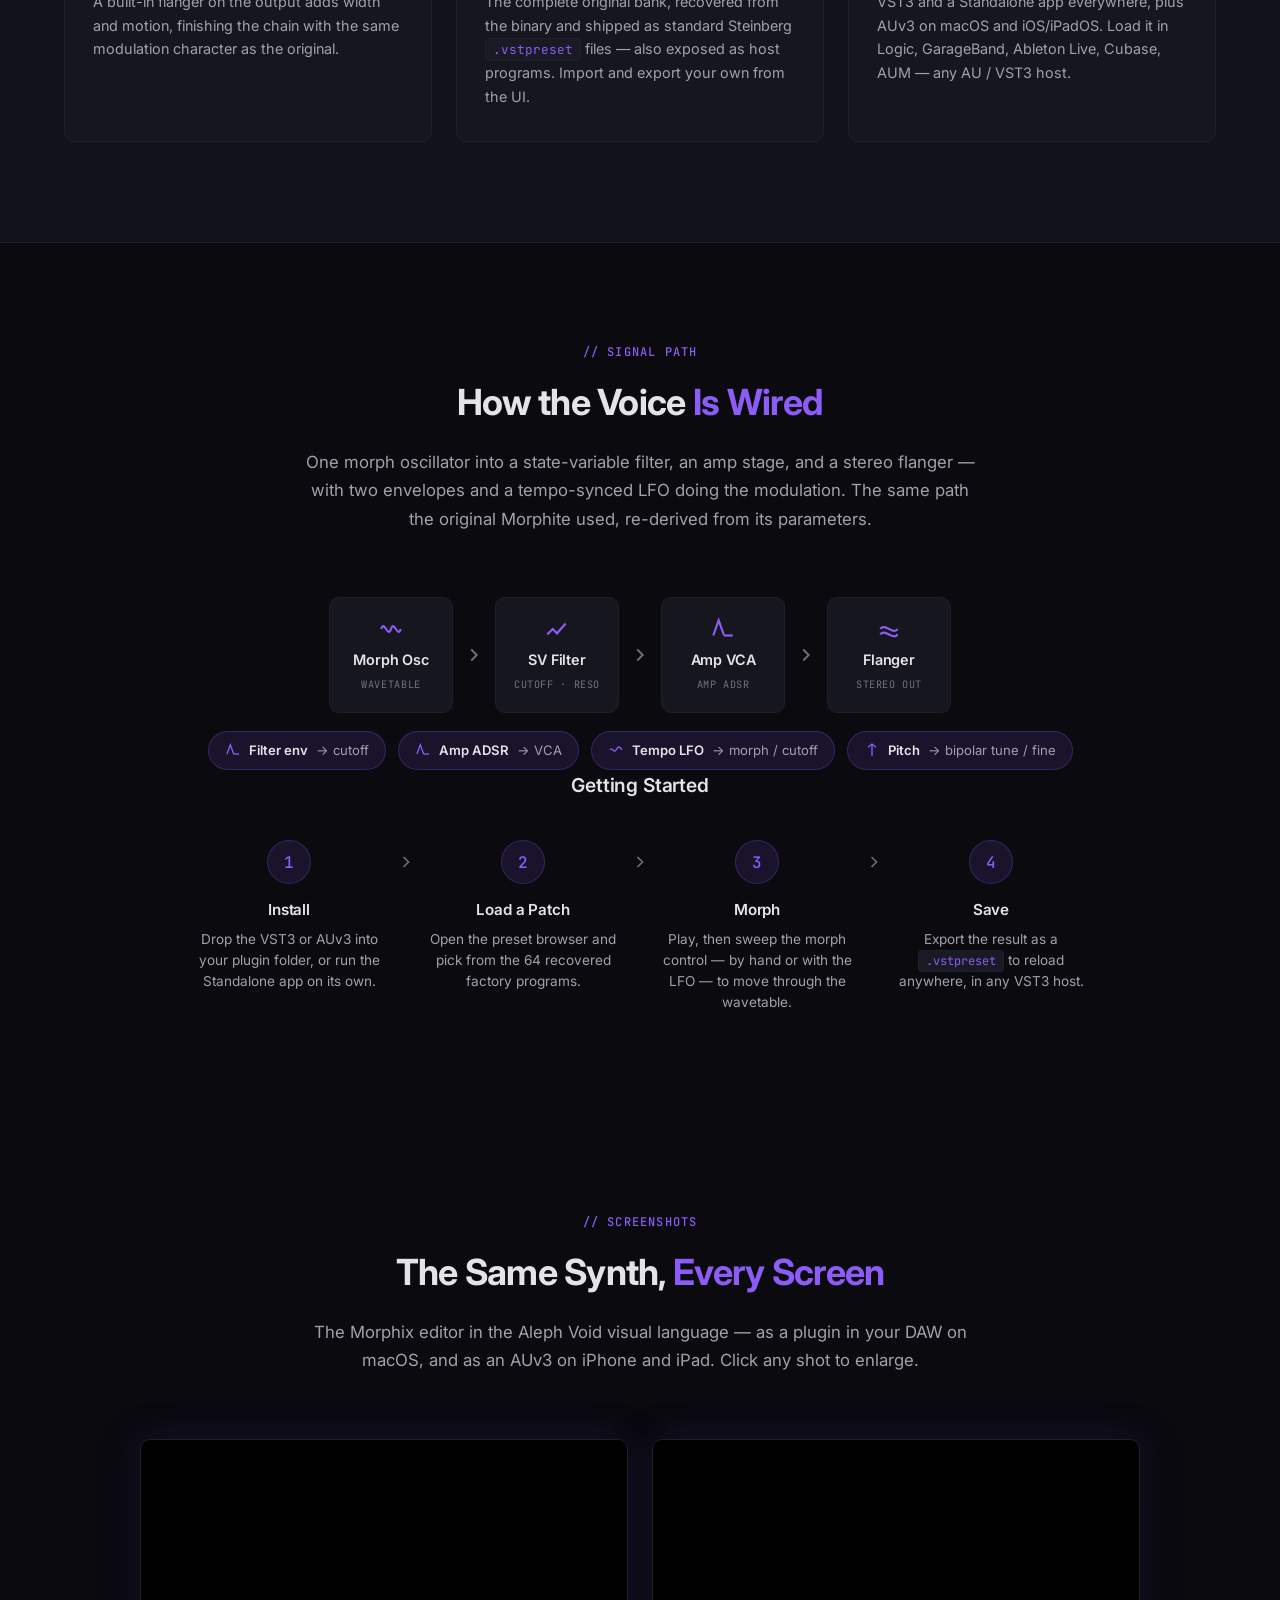
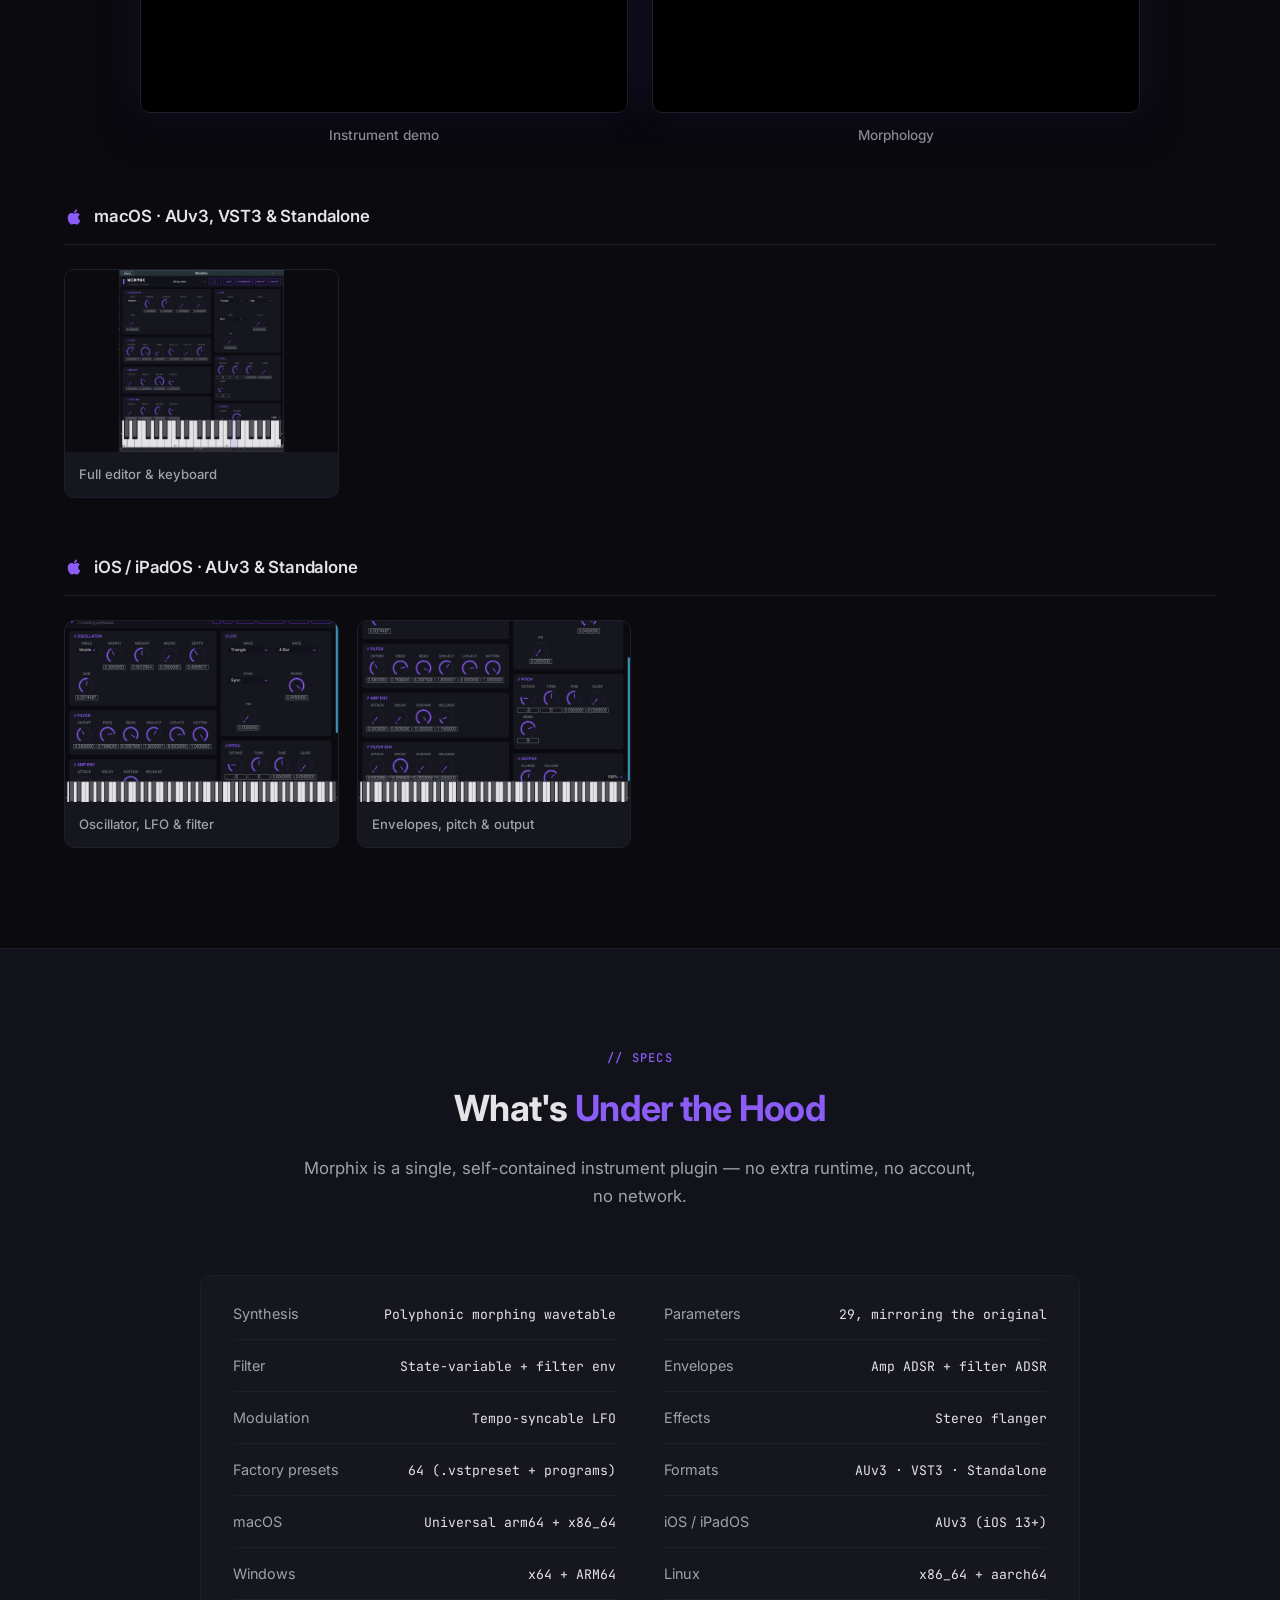
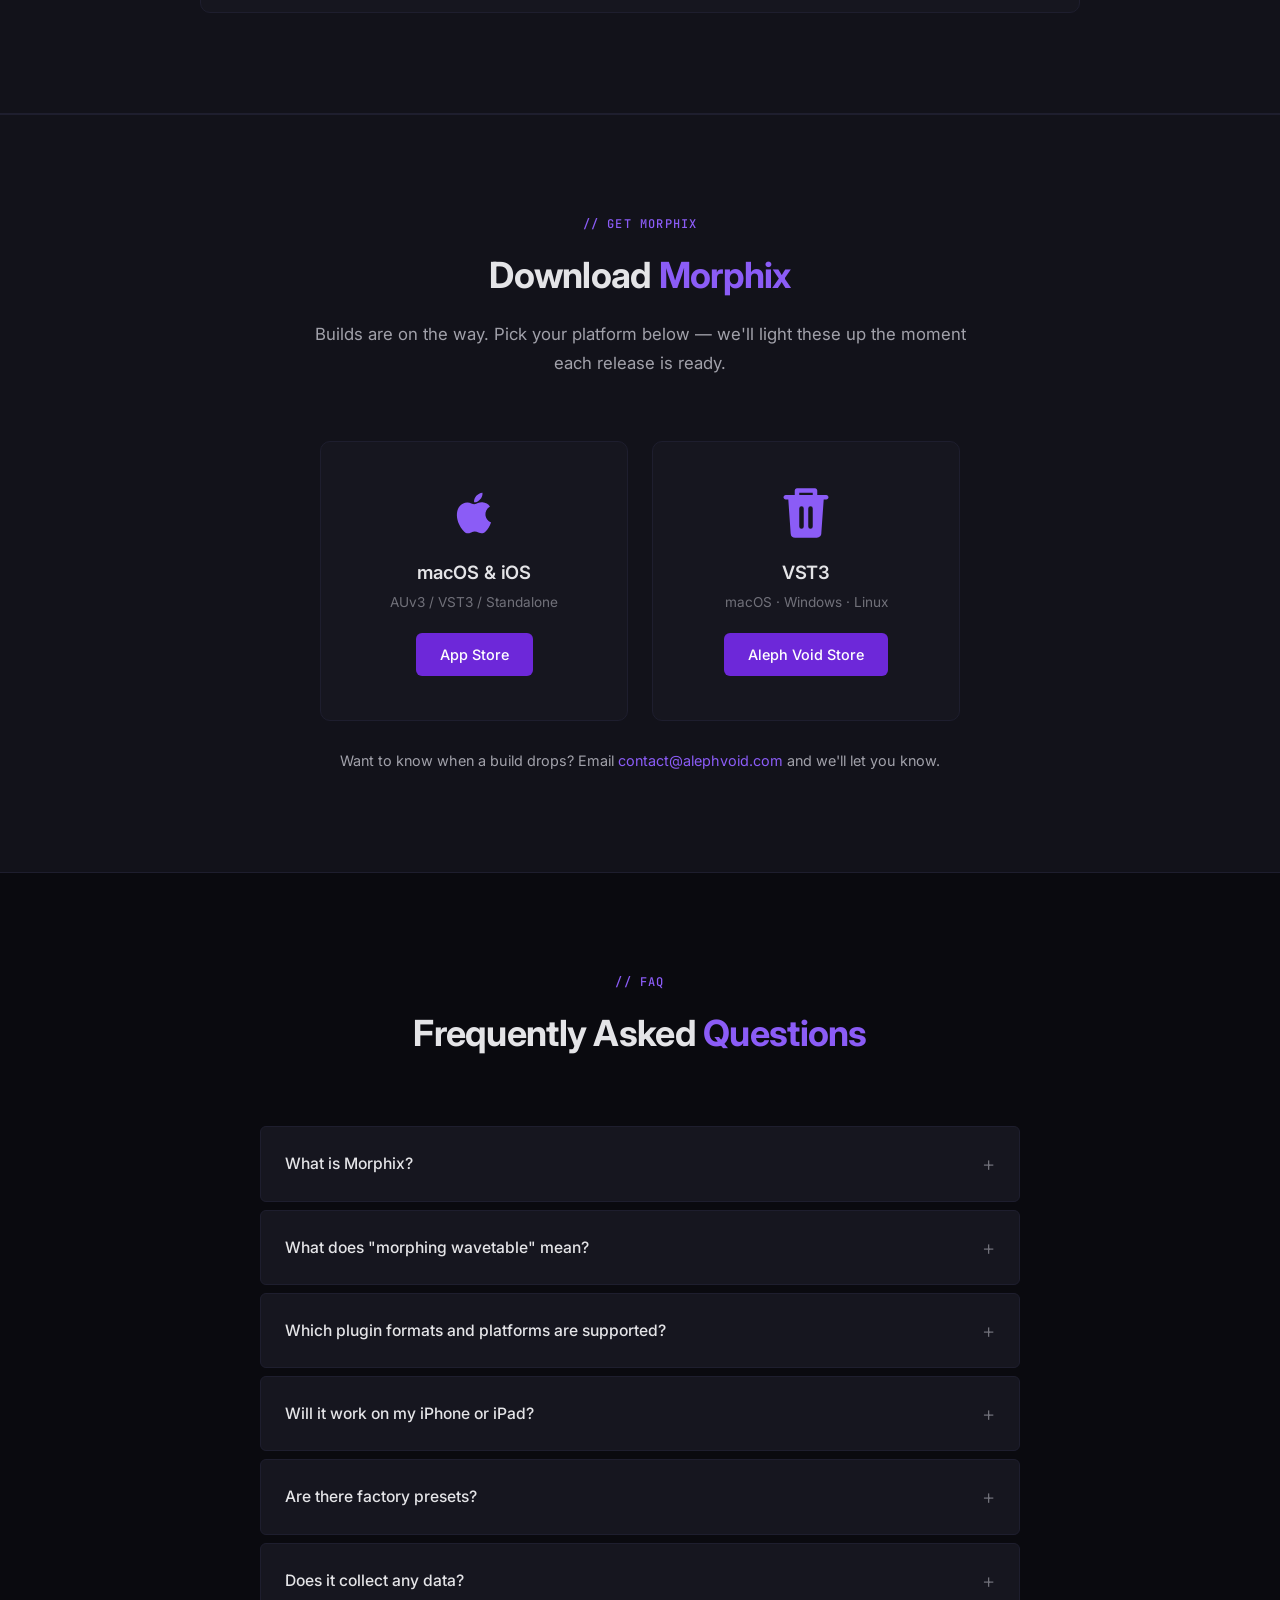
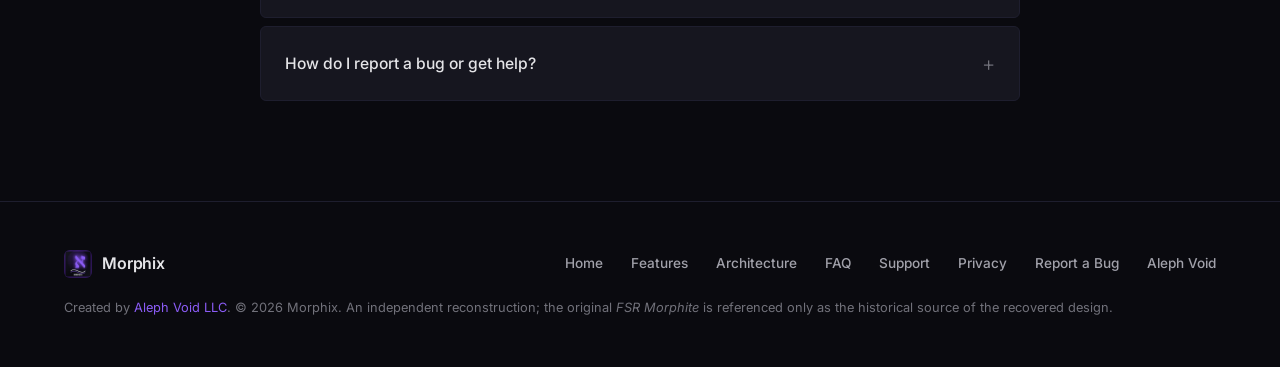
==== commit 9ae0fb84: "Adding new demo video" ====
--- a/index.html
+++ b/index.html
@@ -298,14 +298,31 @@
         <p>The Morphix editor in the Aleph&nbsp;Void visual language &mdash; as a plugin in your DAW on macOS, and as an AUv3 on iPhone and iPad. Click any shot to enlarge.</p>
       </div>
 
-      <div class="demo-feature">
-        <iframe
-          src="https://www.youtube-nocookie.com/embed/TzYb_O4_0F4"
-          title="Morphix demo"
-          loading="lazy"
-          referrerpolicy="strict-origin-when-cross-origin"
-          allow="accelerometer; clipboard-write; encrypted-media; gyroscope; picture-in-picture; web-share"
-          allowfullscreen></iframe>
+      <div class="demo-pair">
+        <figure class="demo">
+          <div class="demo-feature">
+            <iframe
+              src="https://www.youtube-nocookie.com/embed/TzYb_O4_0F4"
+              title="Aleph Void Morphix Virtual Synthesizer Instrument Demo"
+              loading="lazy"
+              referrerpolicy="strict-origin-when-cross-origin"
+              allow="accelerometer; clipboard-write; encrypted-media; gyroscope; picture-in-picture; web-share"
+              allowfullscreen></iframe>
+          </div>
+          <figcaption>Instrument demo</figcaption>
+        </figure>
+        <figure class="demo">
+          <div class="demo-feature">
+            <iframe
+              src="https://www.youtube-nocookie.com/embed/M0mgzvjRzT4"
+              title="Morphix — Morphology"
+              loading="lazy"
+              referrerpolicy="strict-origin-when-cross-origin"
+              allow="accelerometer; clipboard-write; encrypted-media; gyroscope; picture-in-picture; web-share"
+              allowfullscreen></iframe>
+          </div>
+          <figcaption>Morphology</figcaption>
+        </figure>
       </div>
 
       <h3 class="shot-group-label">
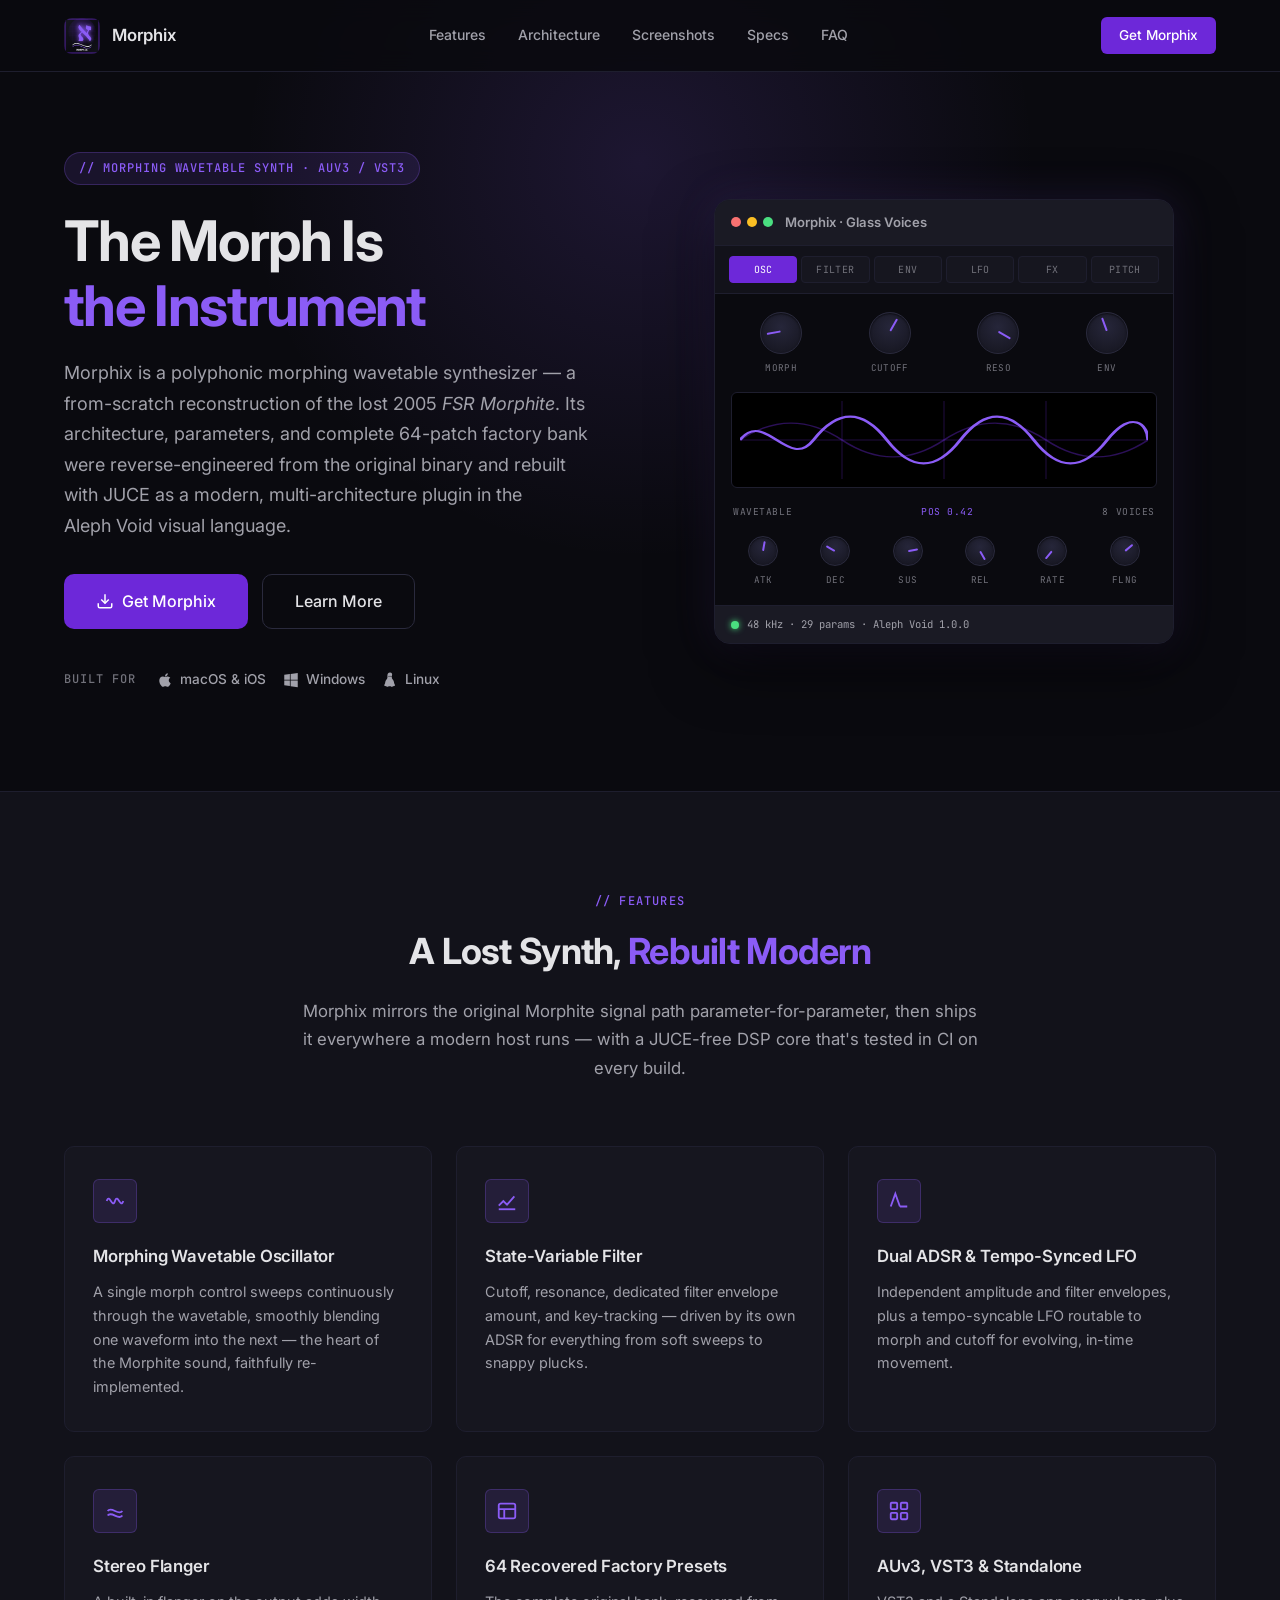
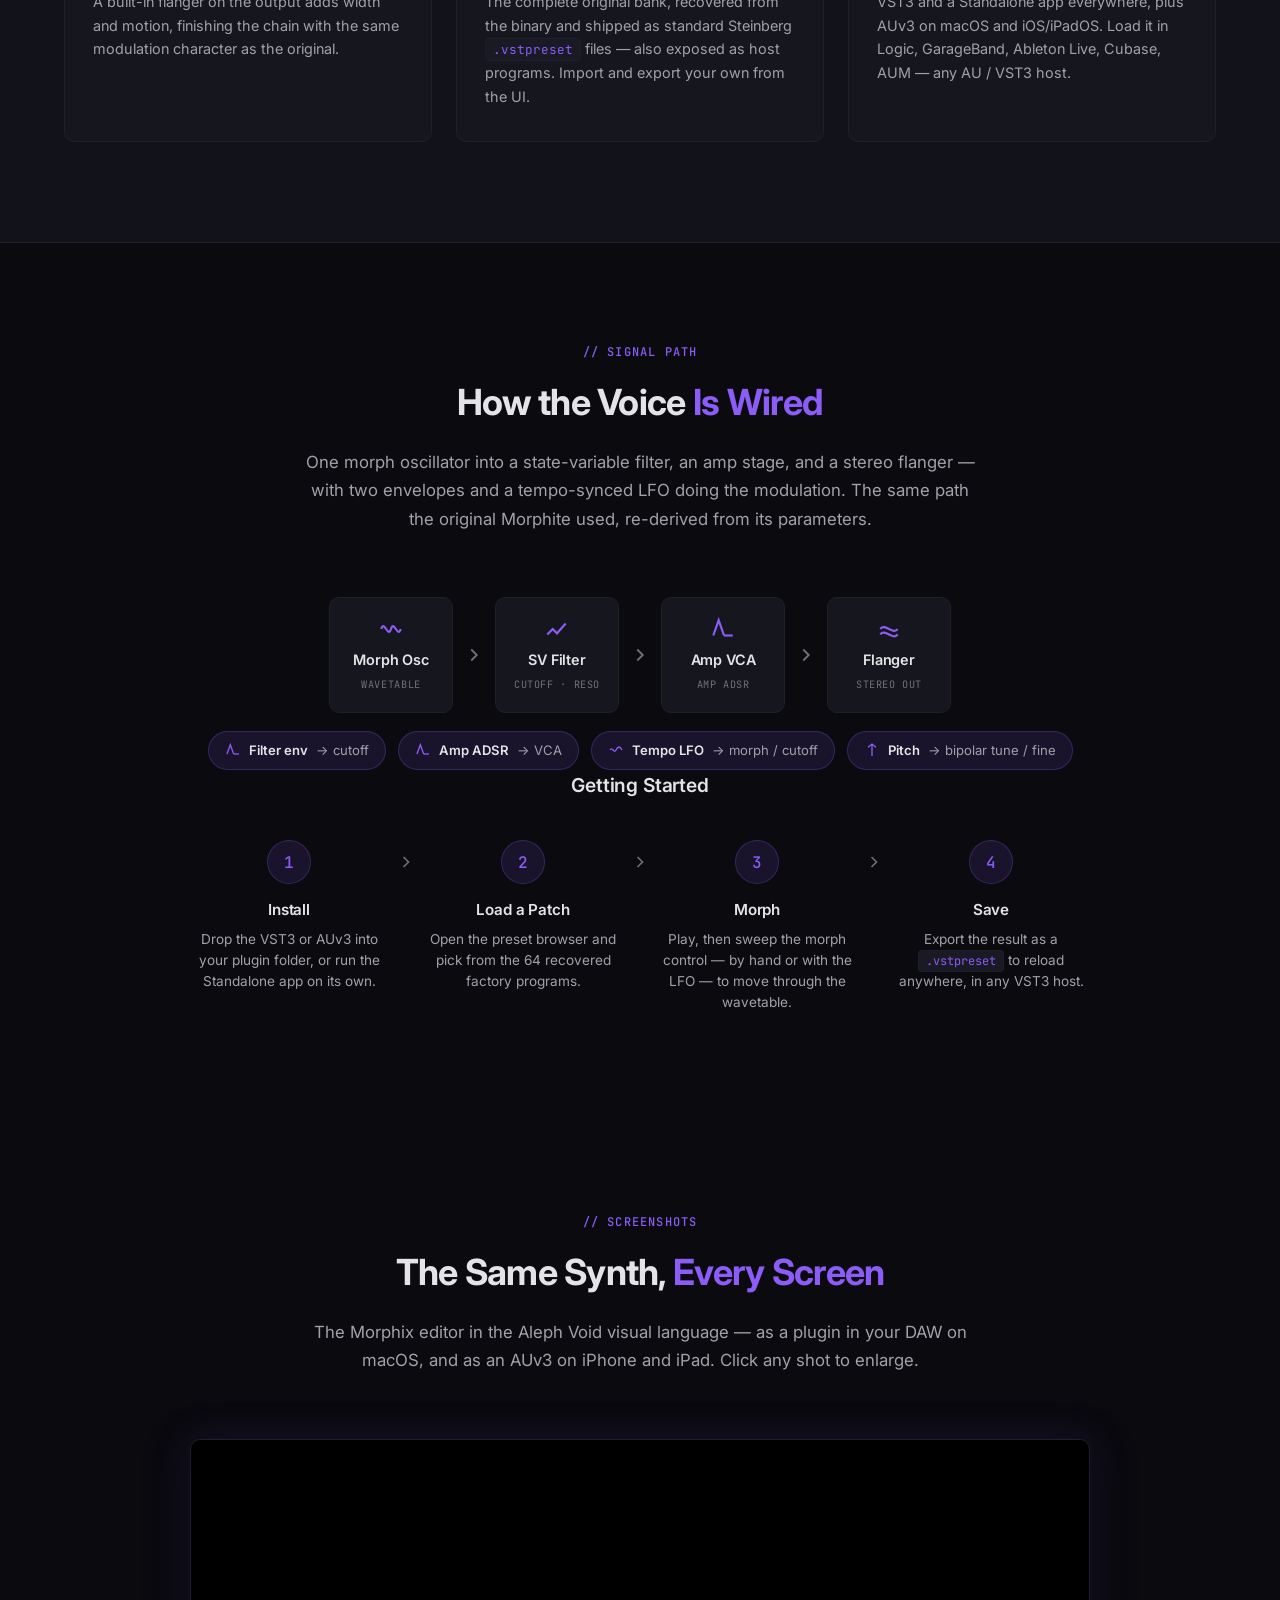
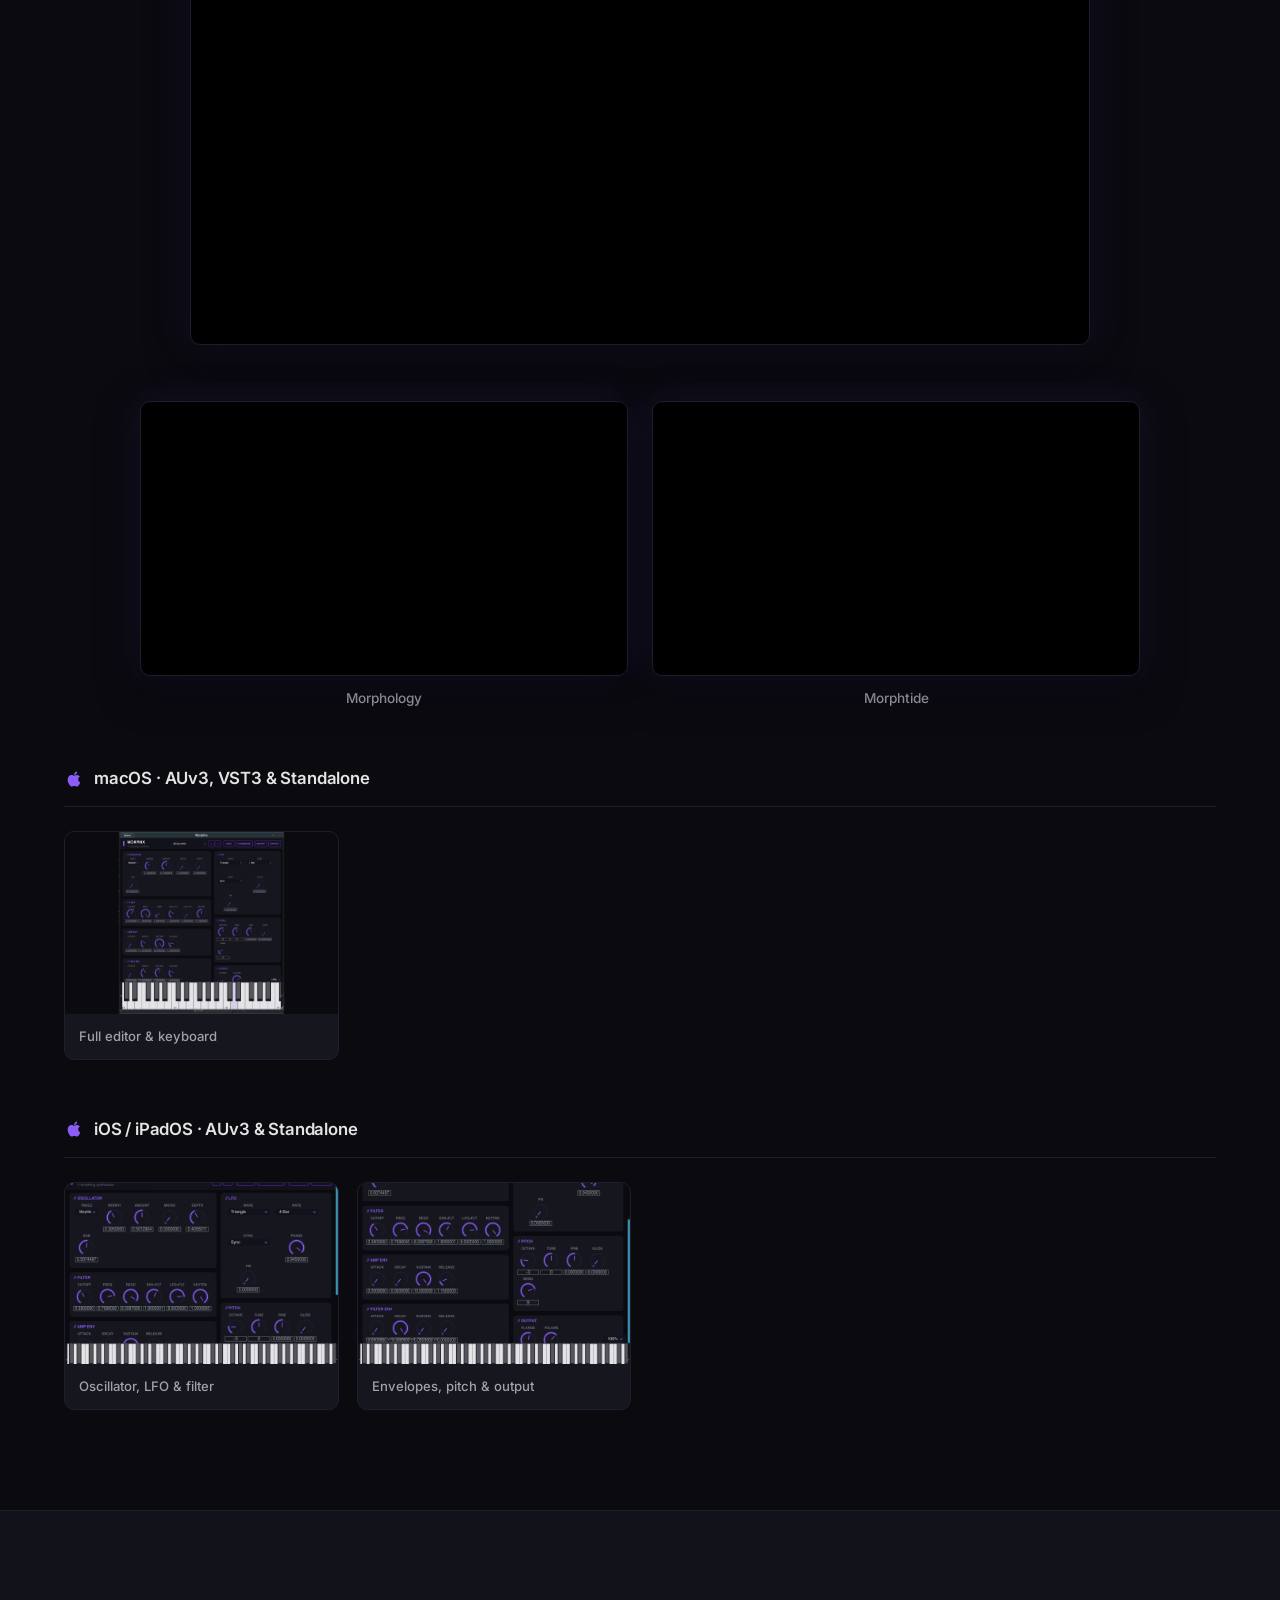
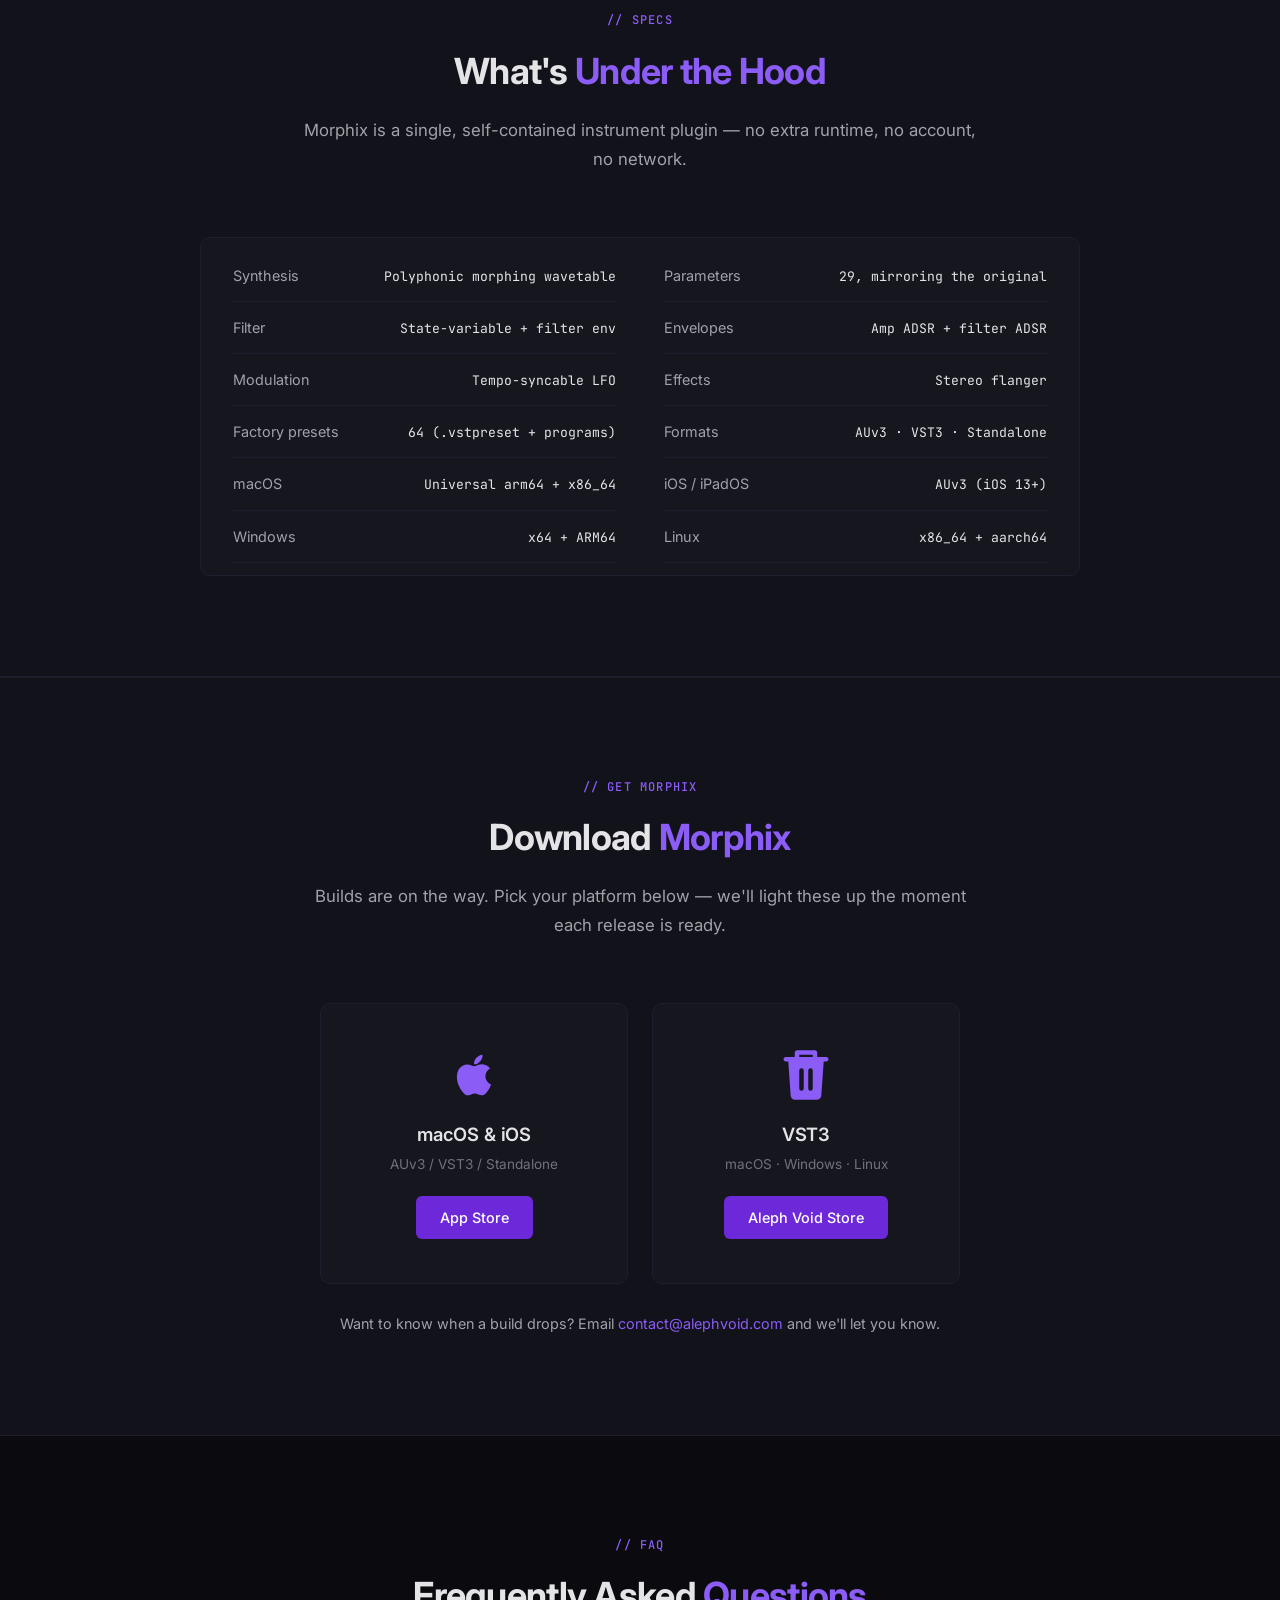
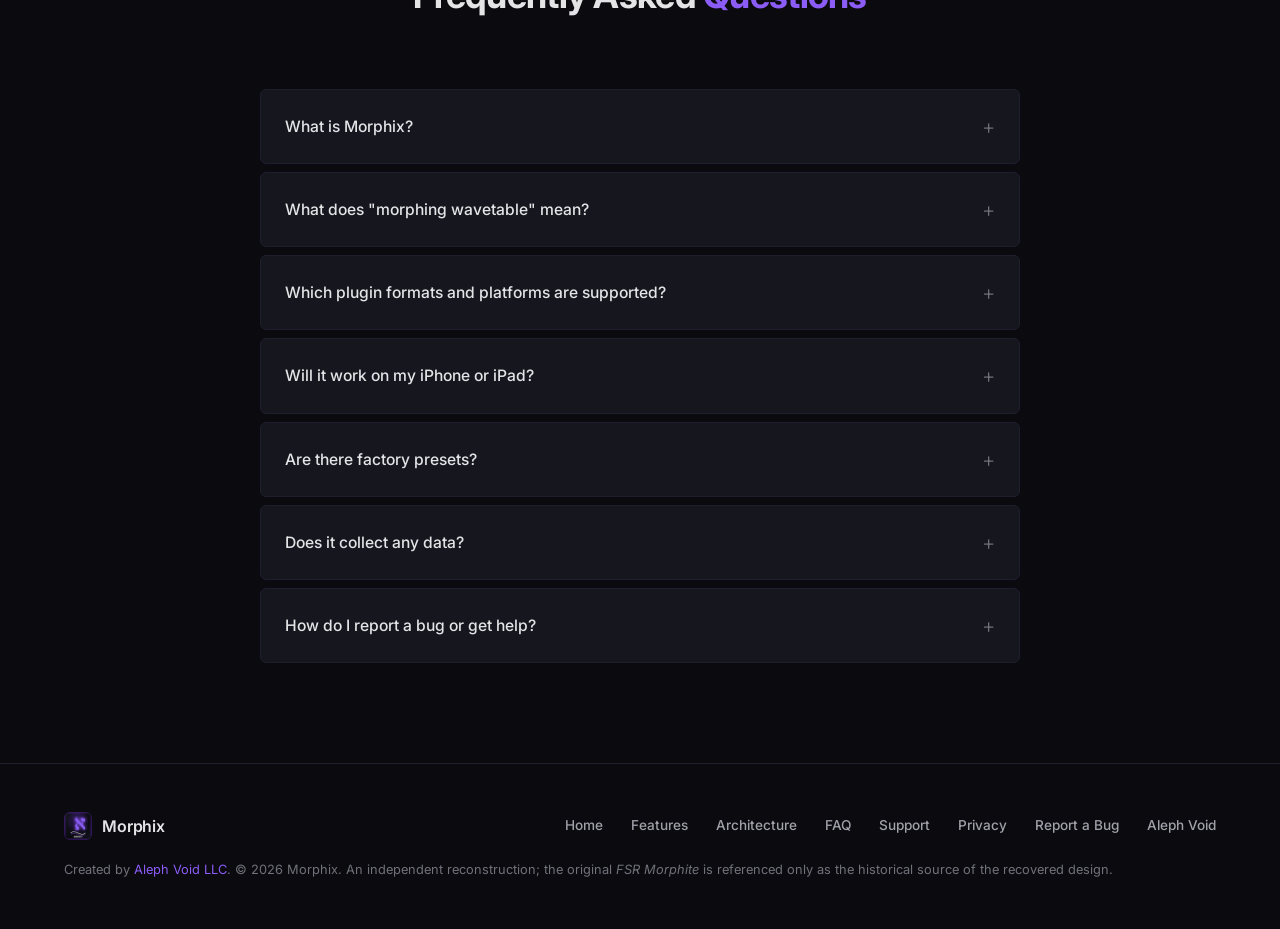
==== commit e6595eac: "Adding morphtide" ====
--- a/index.html
+++ b/index.html
@@ -298,19 +298,17 @@
         <p>The Morphix editor in the Aleph&nbsp;Void visual language &mdash; as a plugin in your DAW on macOS, and as an AUv3 on iPhone and iPad. Click any shot to enlarge.</p>
       </div>
 
+      <div class="demo-feature">
+        <iframe
+          src="https://www.youtube-nocookie.com/embed/TzYb_O4_0F4"
+          title="Aleph Void Morphix Virtual Synthesizer Instrument Demo"
+          loading="lazy"
+          referrerpolicy="strict-origin-when-cross-origin"
+          allow="accelerometer; clipboard-write; encrypted-media; gyroscope; picture-in-picture; web-share"
+          allowfullscreen></iframe>
+      </div>
+
       <div class="demo-pair">
-        <figure class="demo">
-          <div class="demo-feature">
-            <iframe
-              src="https://www.youtube-nocookie.com/embed/TzYb_O4_0F4"
-              title="Aleph Void Morphix Virtual Synthesizer Instrument Demo"
-              loading="lazy"
-              referrerpolicy="strict-origin-when-cross-origin"
-              allow="accelerometer; clipboard-write; encrypted-media; gyroscope; picture-in-picture; web-share"
-              allowfullscreen></iframe>
-          </div>
-          <figcaption>Instrument demo</figcaption>
-        </figure>
         <figure class="demo">
           <div class="demo-feature">
             <iframe
@@ -322,6 +320,18 @@
               allowfullscreen></iframe>
           </div>
           <figcaption>Morphology</figcaption>
+        </figure>
+        <figure class="demo">
+          <div class="demo-feature">
+            <iframe
+              src="https://www.youtube-nocookie.com/embed/pwx72zQD0p8"
+              title="Morphix Demo 2 — Morphtide"
+              loading="lazy"
+              referrerpolicy="strict-origin-when-cross-origin"
+              allow="accelerometer; clipboard-write; encrypted-media; gyroscope; picture-in-picture; web-share"
+              allowfullscreen></iframe>
+          </div>
+          <figcaption>Morphtide</figcaption>
         </figure>
       </div>
 
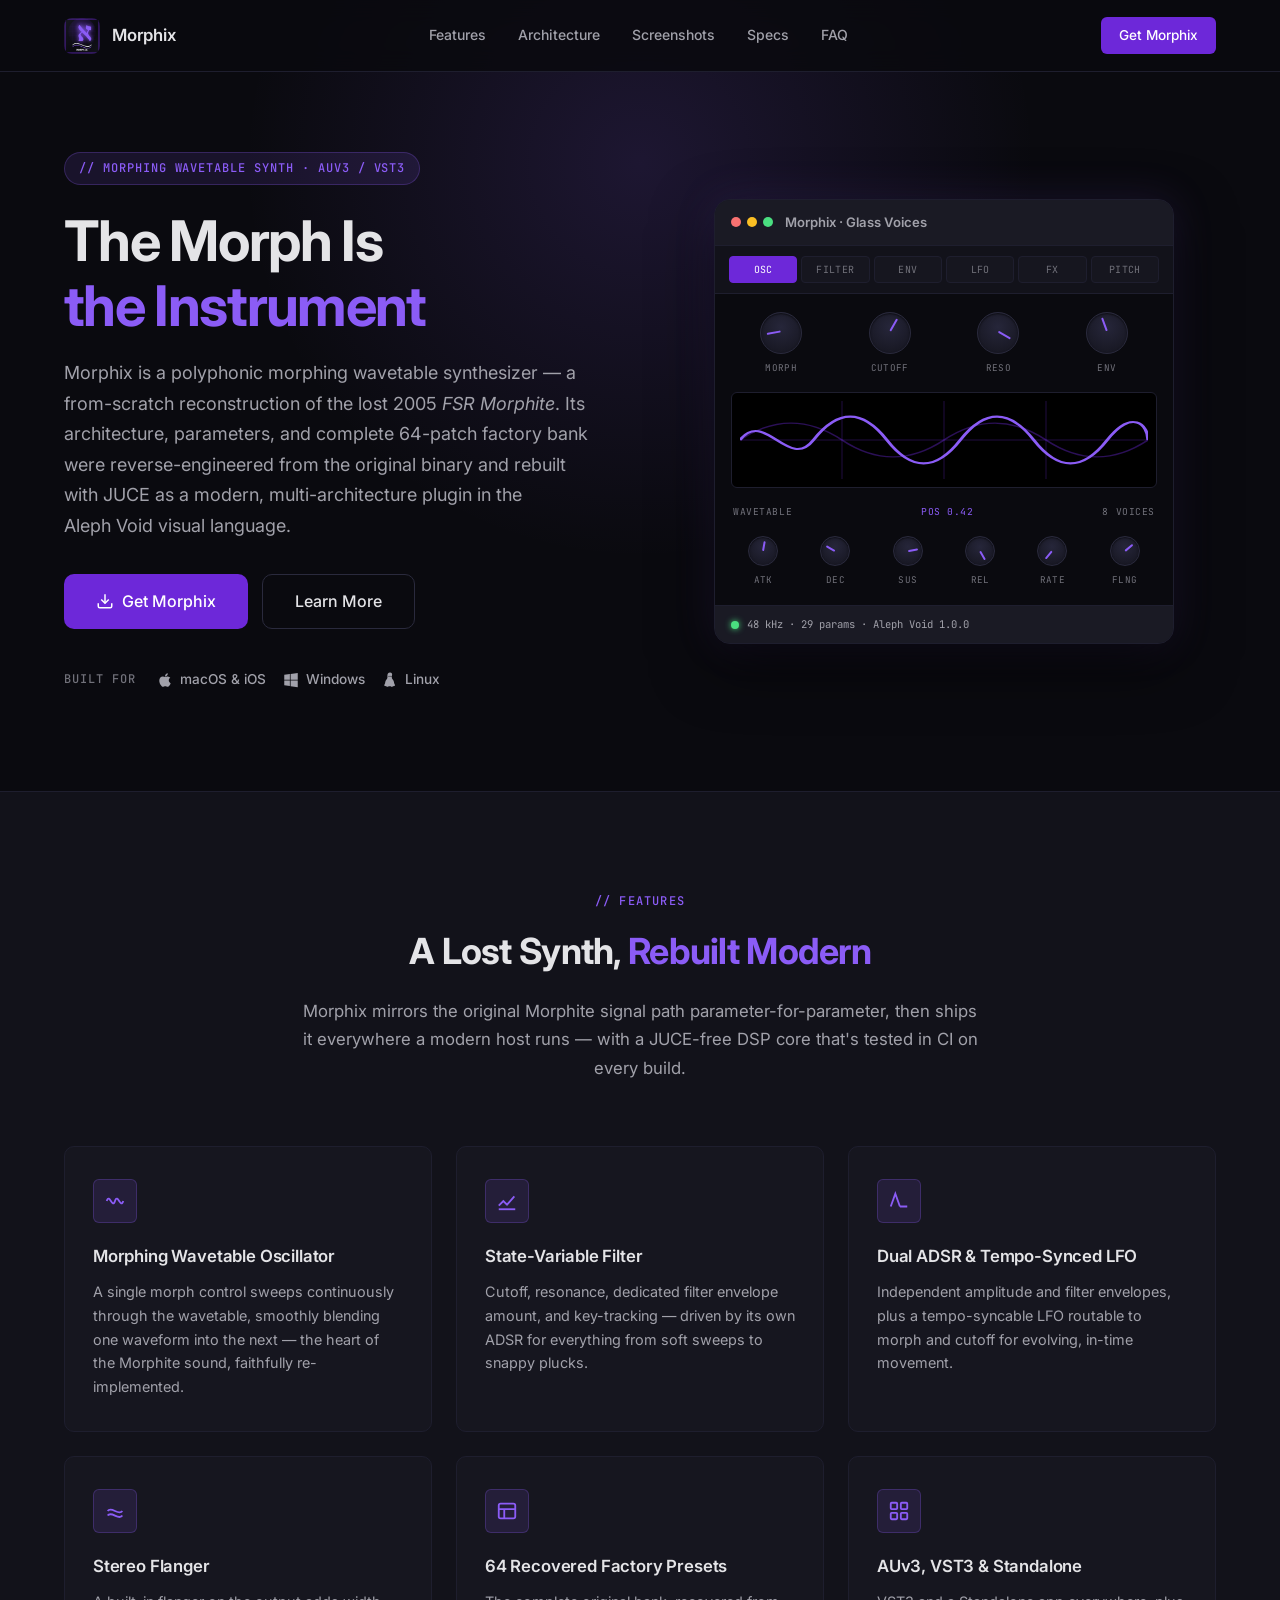
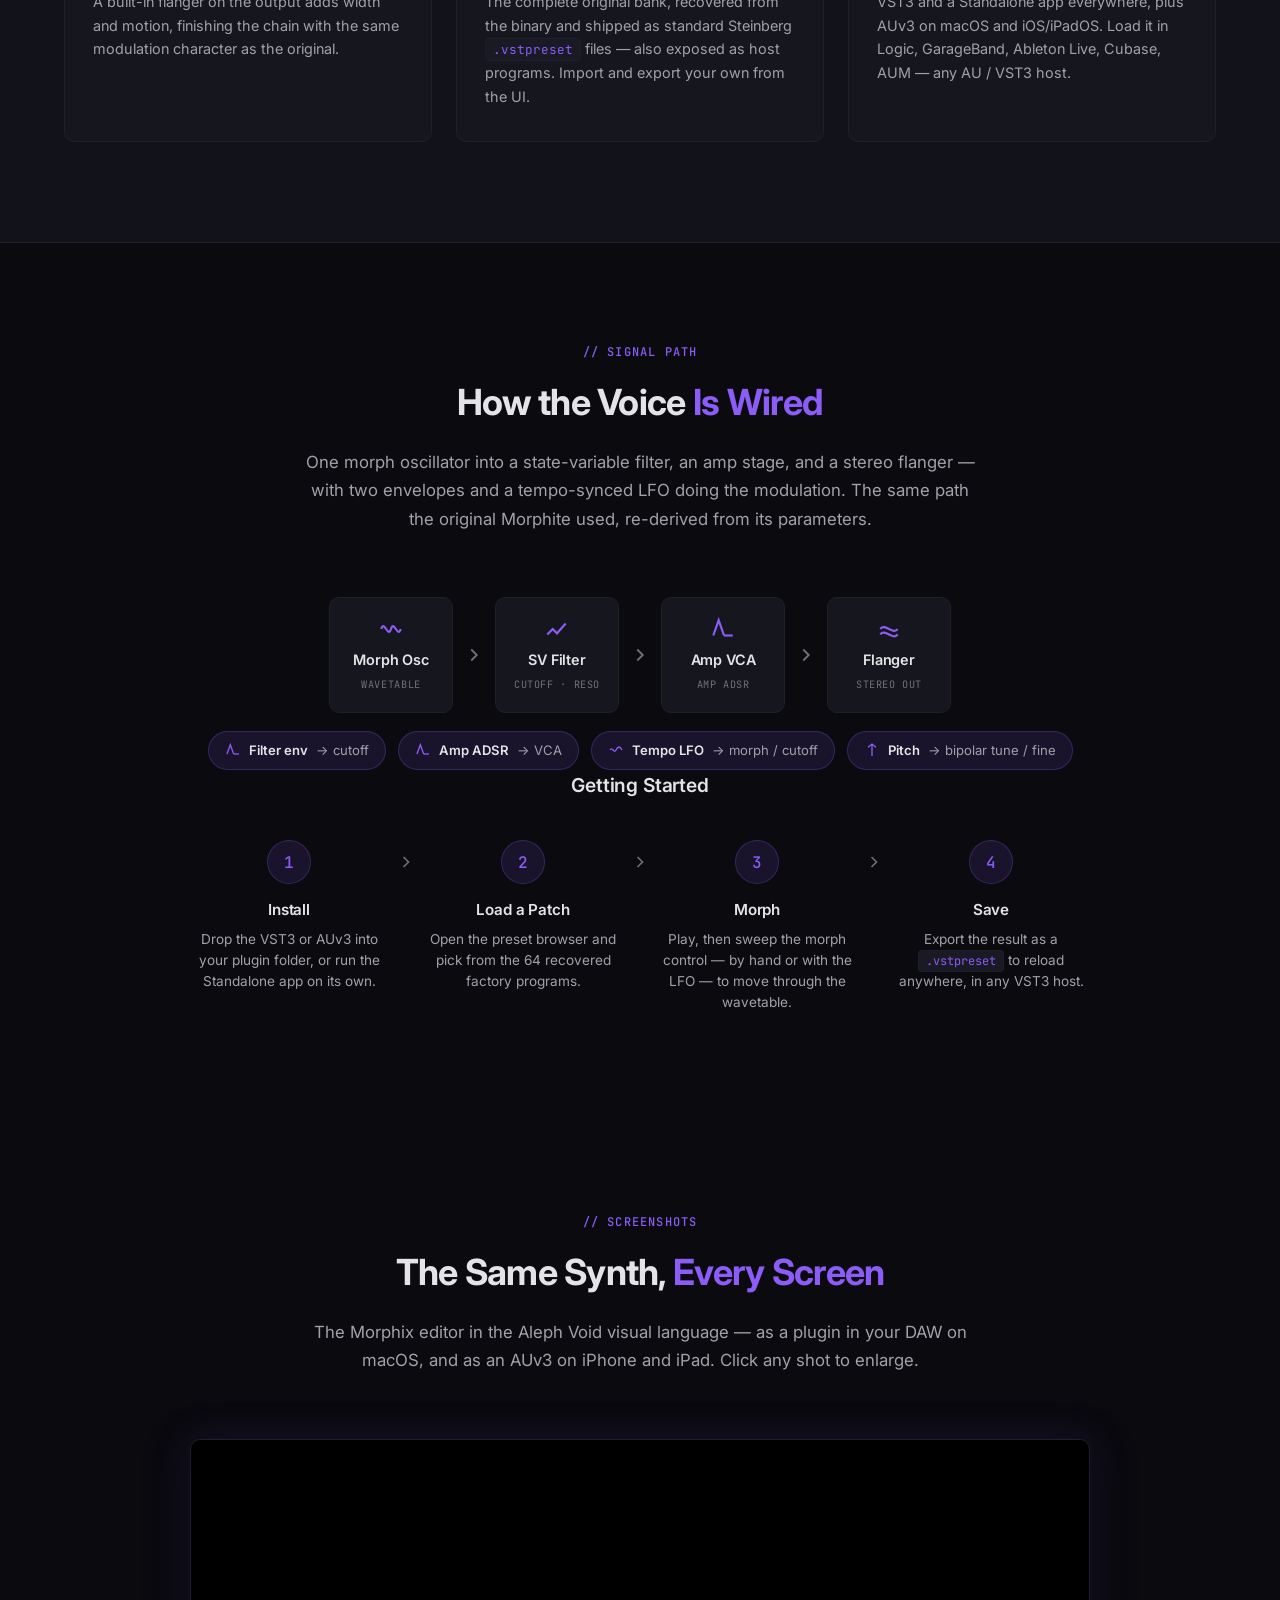
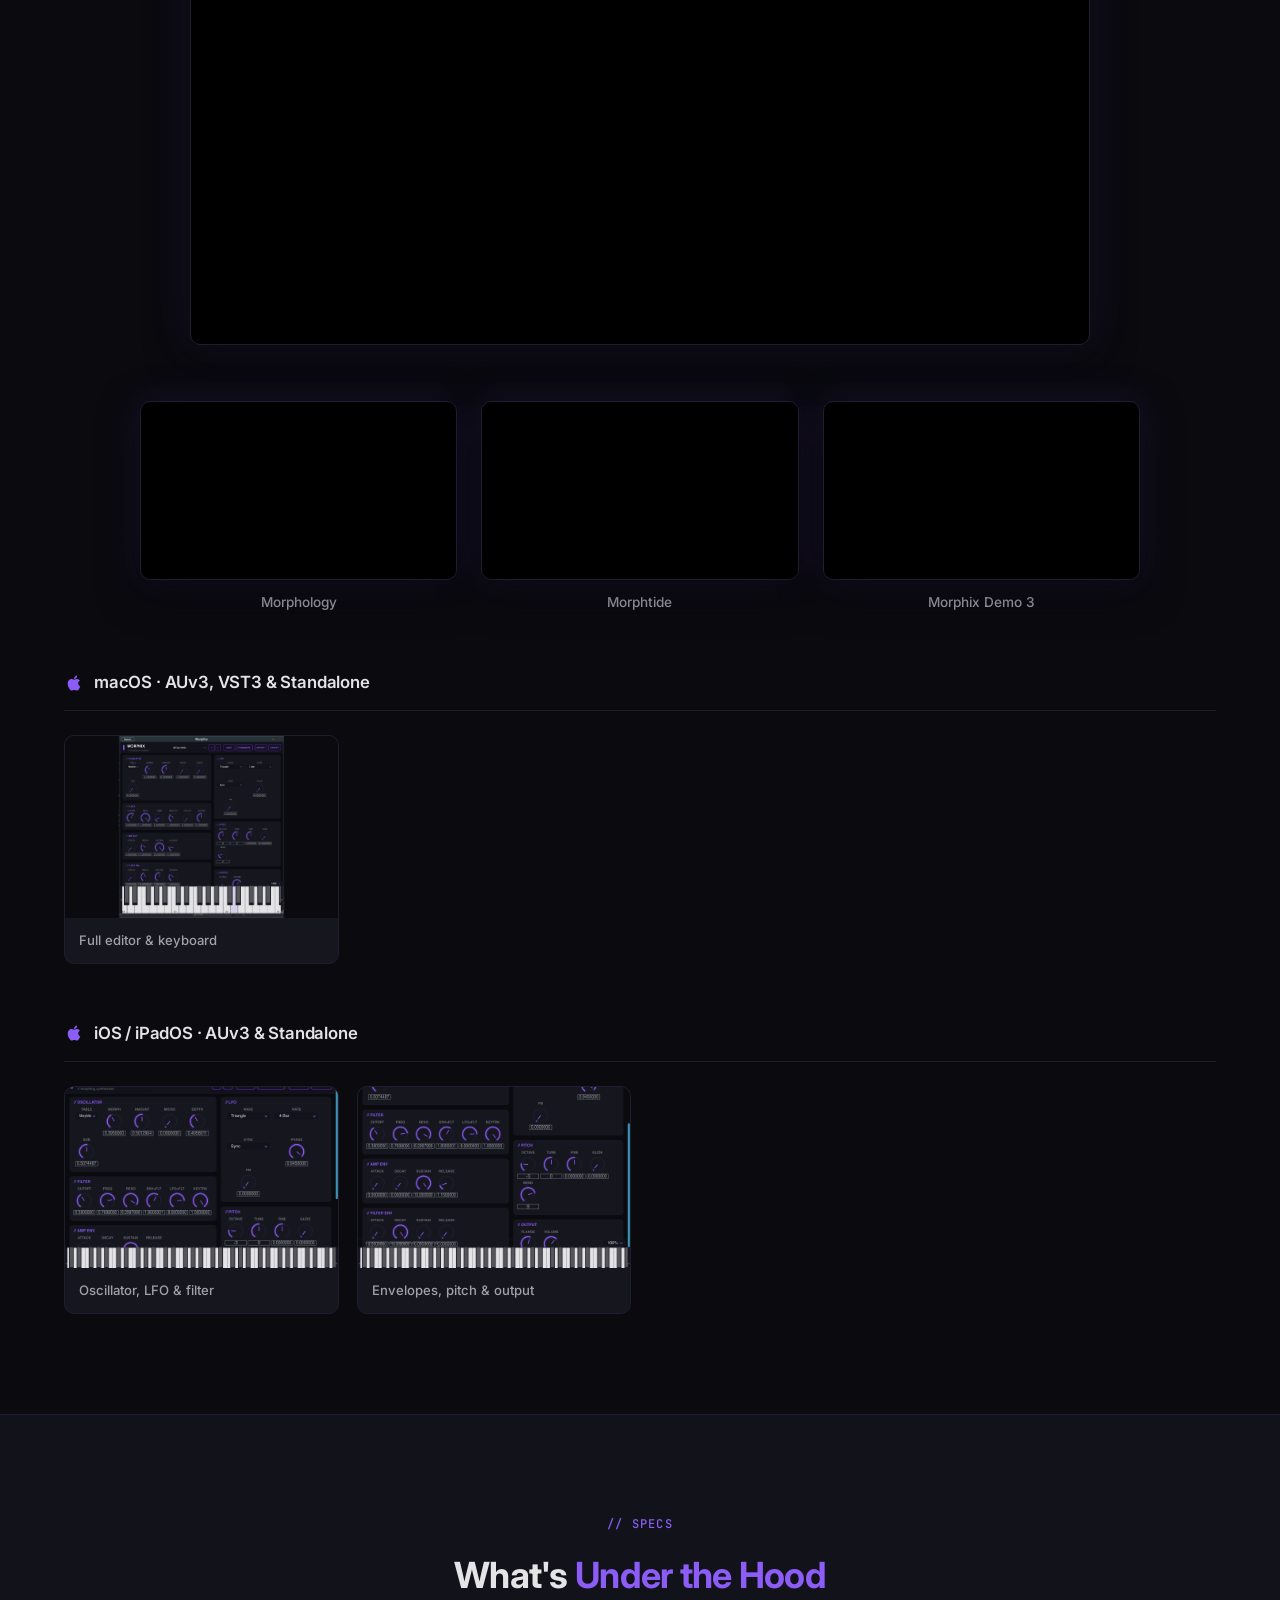
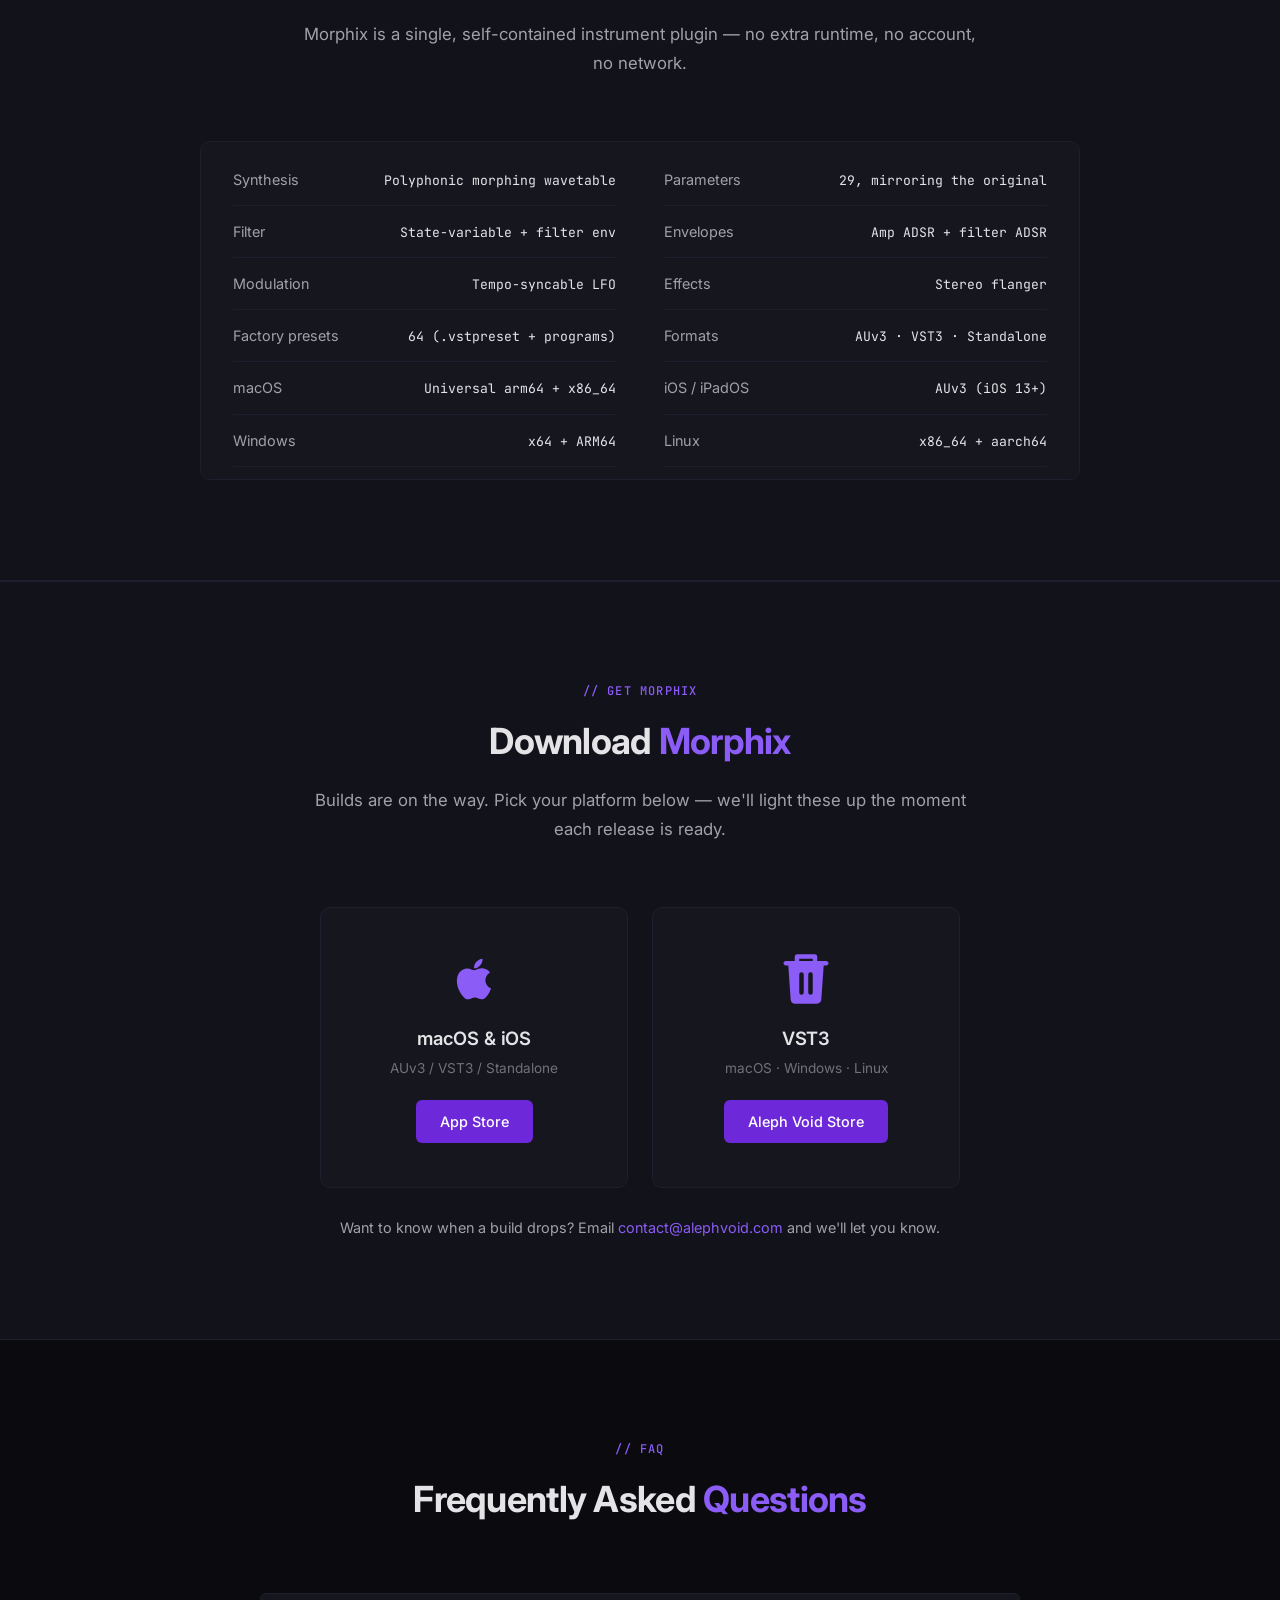
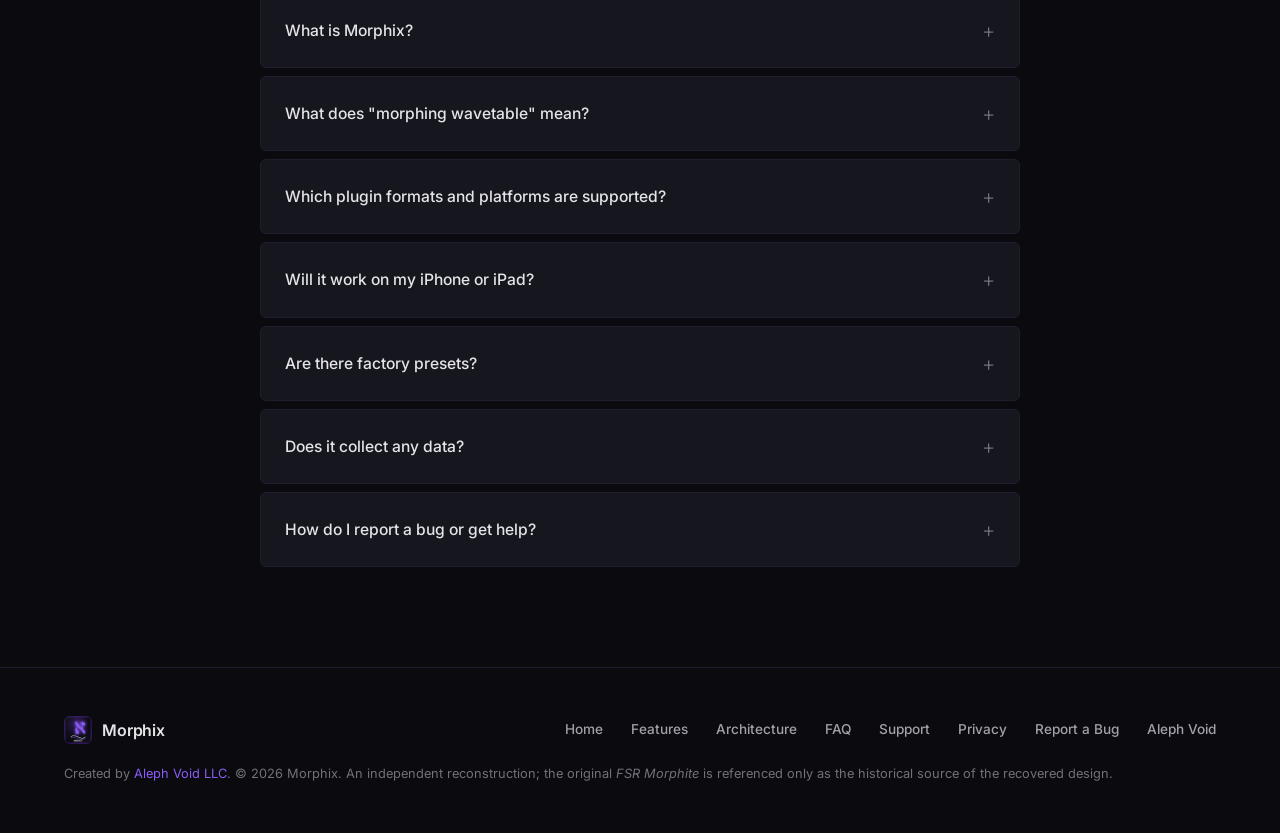
==== commit a9c65acf: "Adding third demo" ====
--- a/index.html
+++ b/index.html
@@ -333,6 +333,18 @@
           </div>
           <figcaption>Morphtide</figcaption>
         </figure>
+        <figure class="demo">
+          <div class="demo-feature">
+            <iframe
+              src="https://www.youtube-nocookie.com/embed/FxWQURHnQyk"
+              title="Morphix Demo 3"
+              loading="lazy"
+              referrerpolicy="strict-origin-when-cross-origin"
+              allow="accelerometer; clipboard-write; encrypted-media; gyroscope; picture-in-picture; web-share"
+              allowfullscreen></iframe>
+          </div>
+          <figcaption>Morphix Demo 3</figcaption>
+        </figure>
       </div>
 
       <h3 class="shot-group-label">
--- a/styles.css
+++ b/styles.css
@@ -1401,7 +1401,7 @@
 /* Two demos side by side (AUv3 + VST3) */
 .demo-pair {
   display: grid;
-  grid-template-columns: 1fr 1fr;
+  grid-template-columns: repeat(3, 1fr);
   gap: 24px;
   max-width: 1000px;
   margin: 0 auto 56px;
